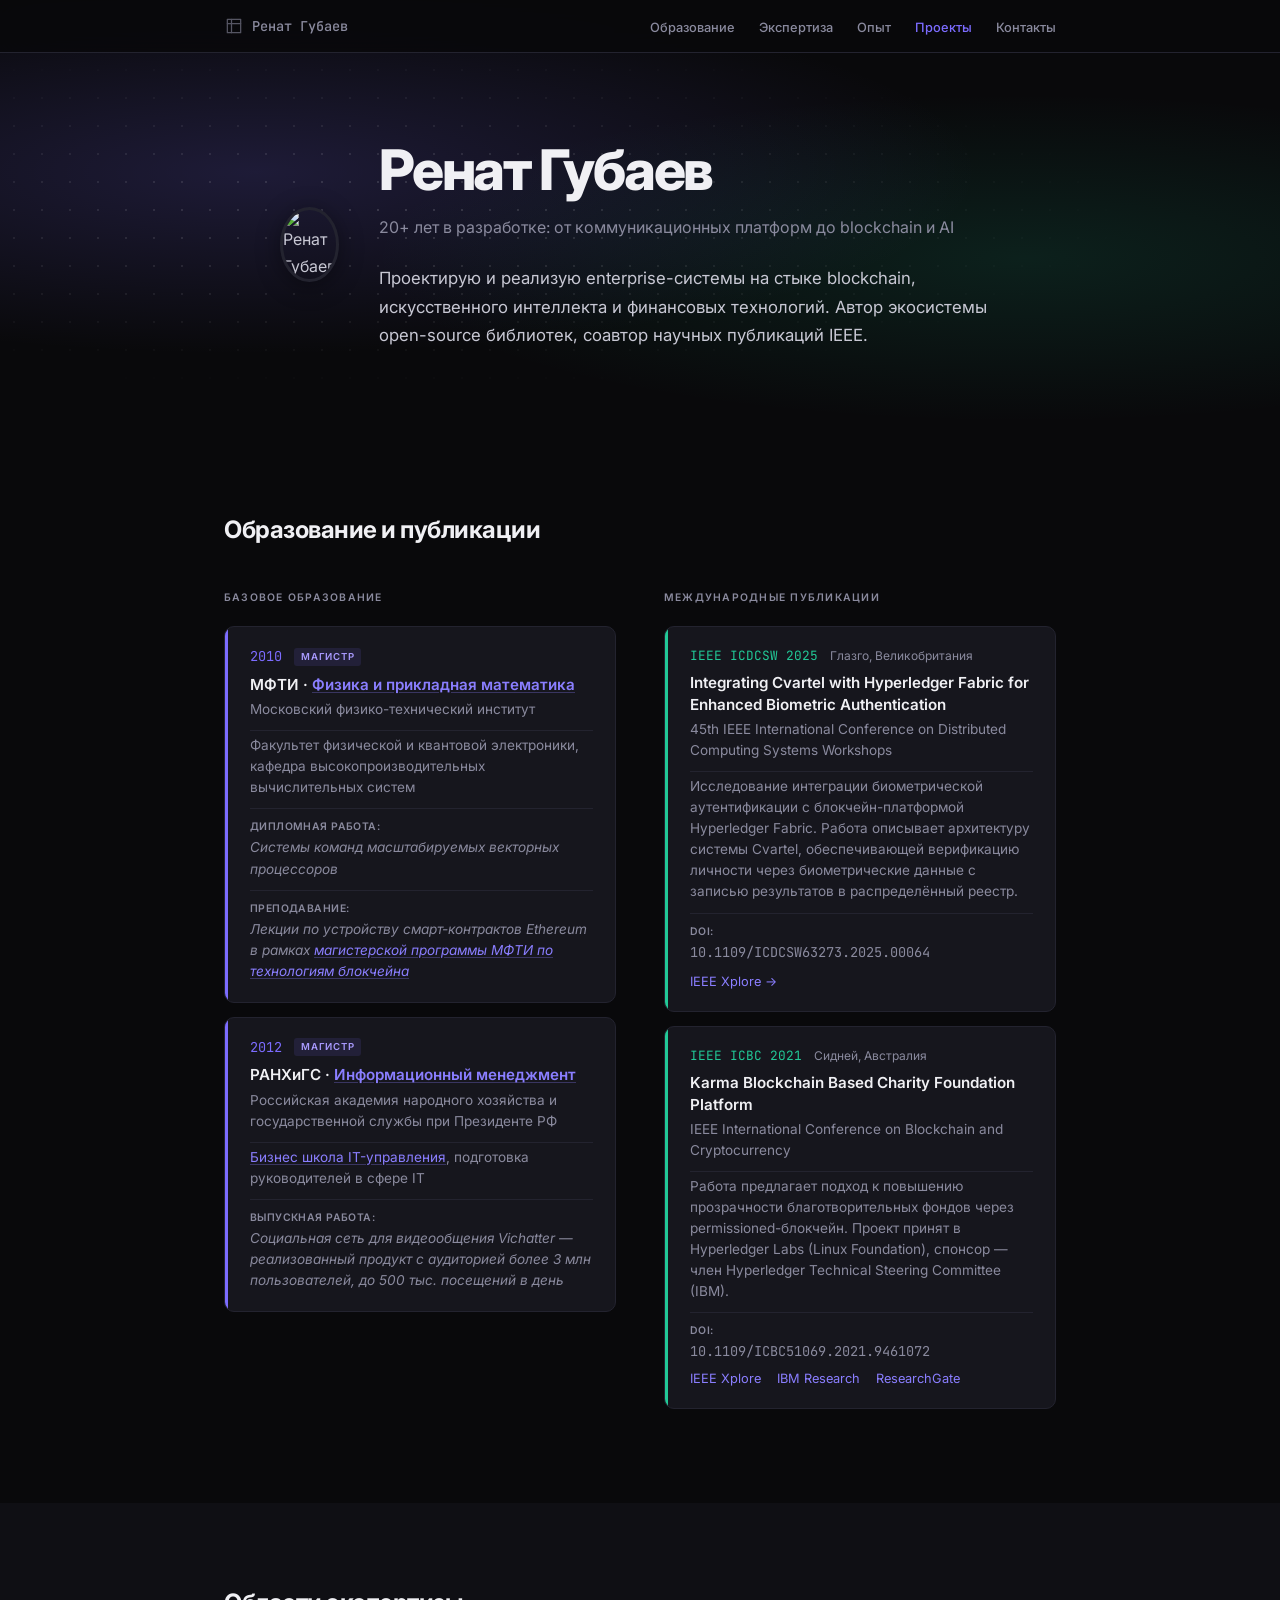
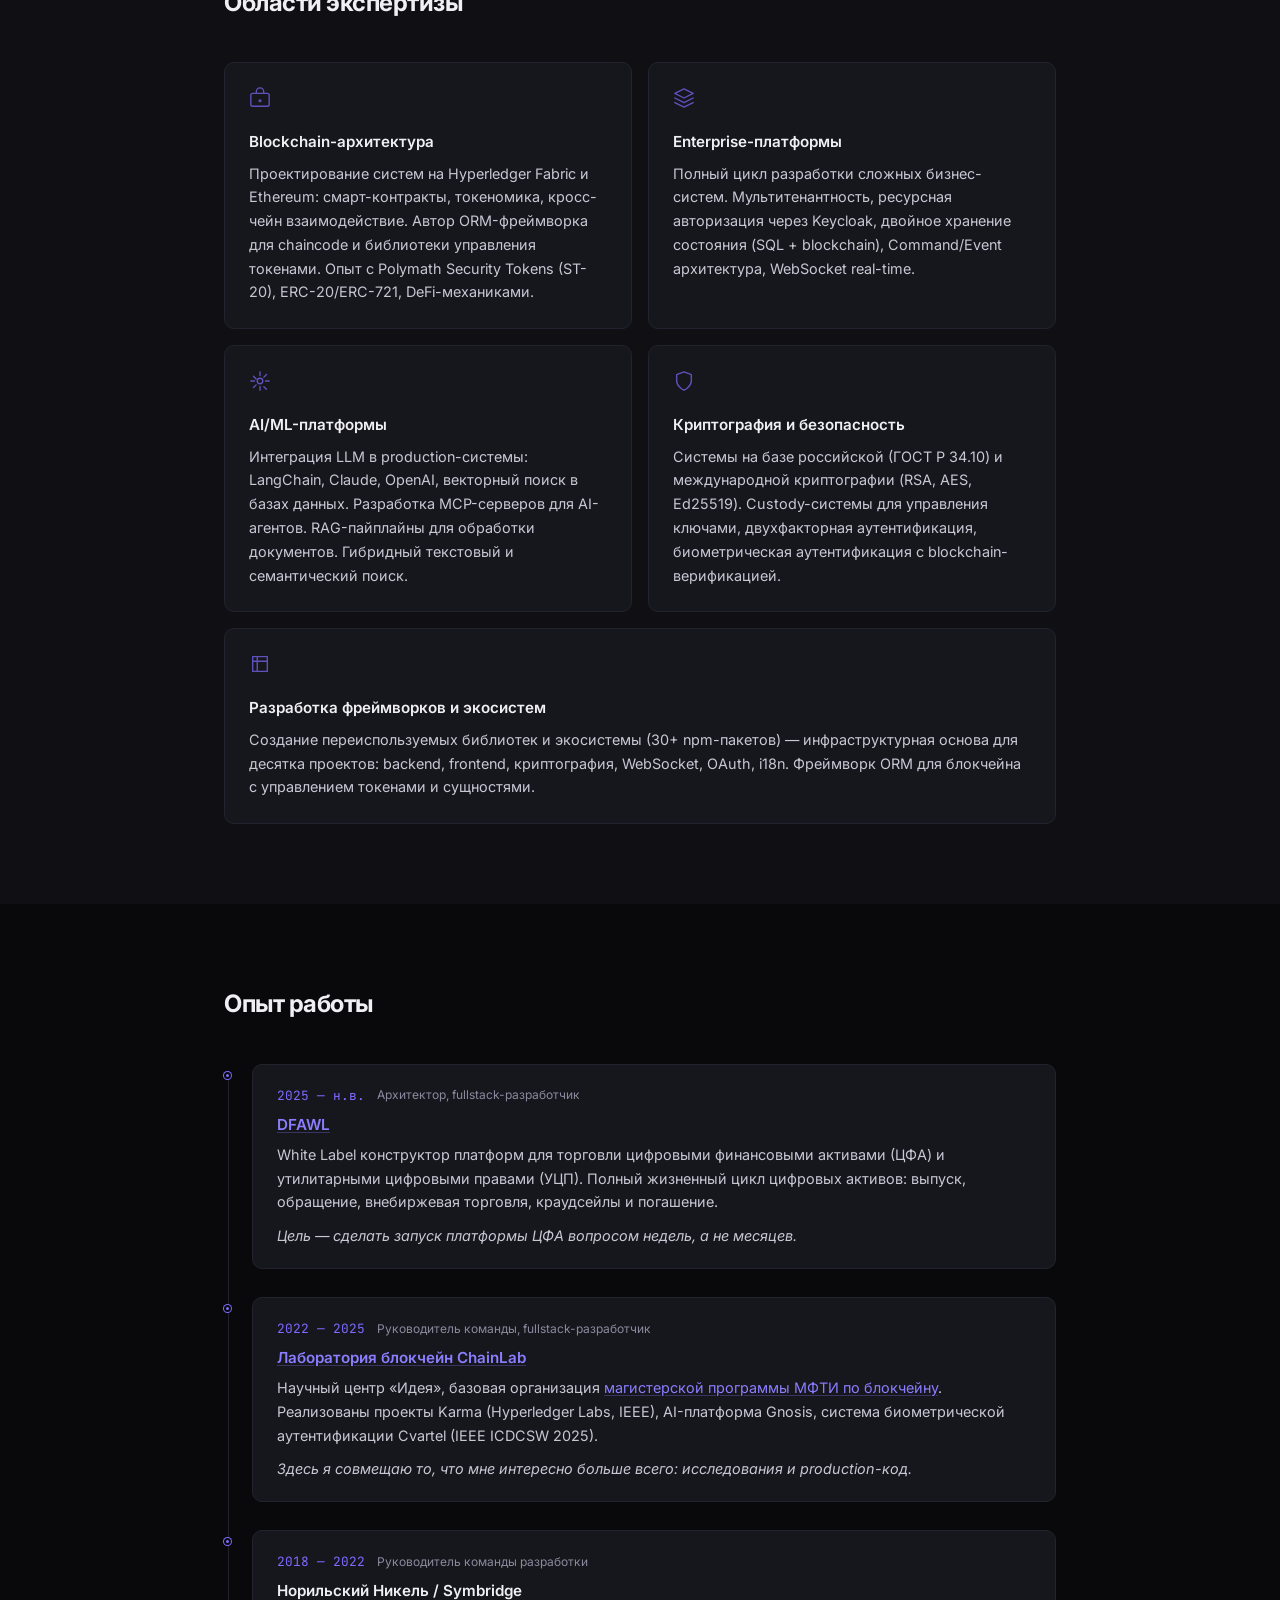
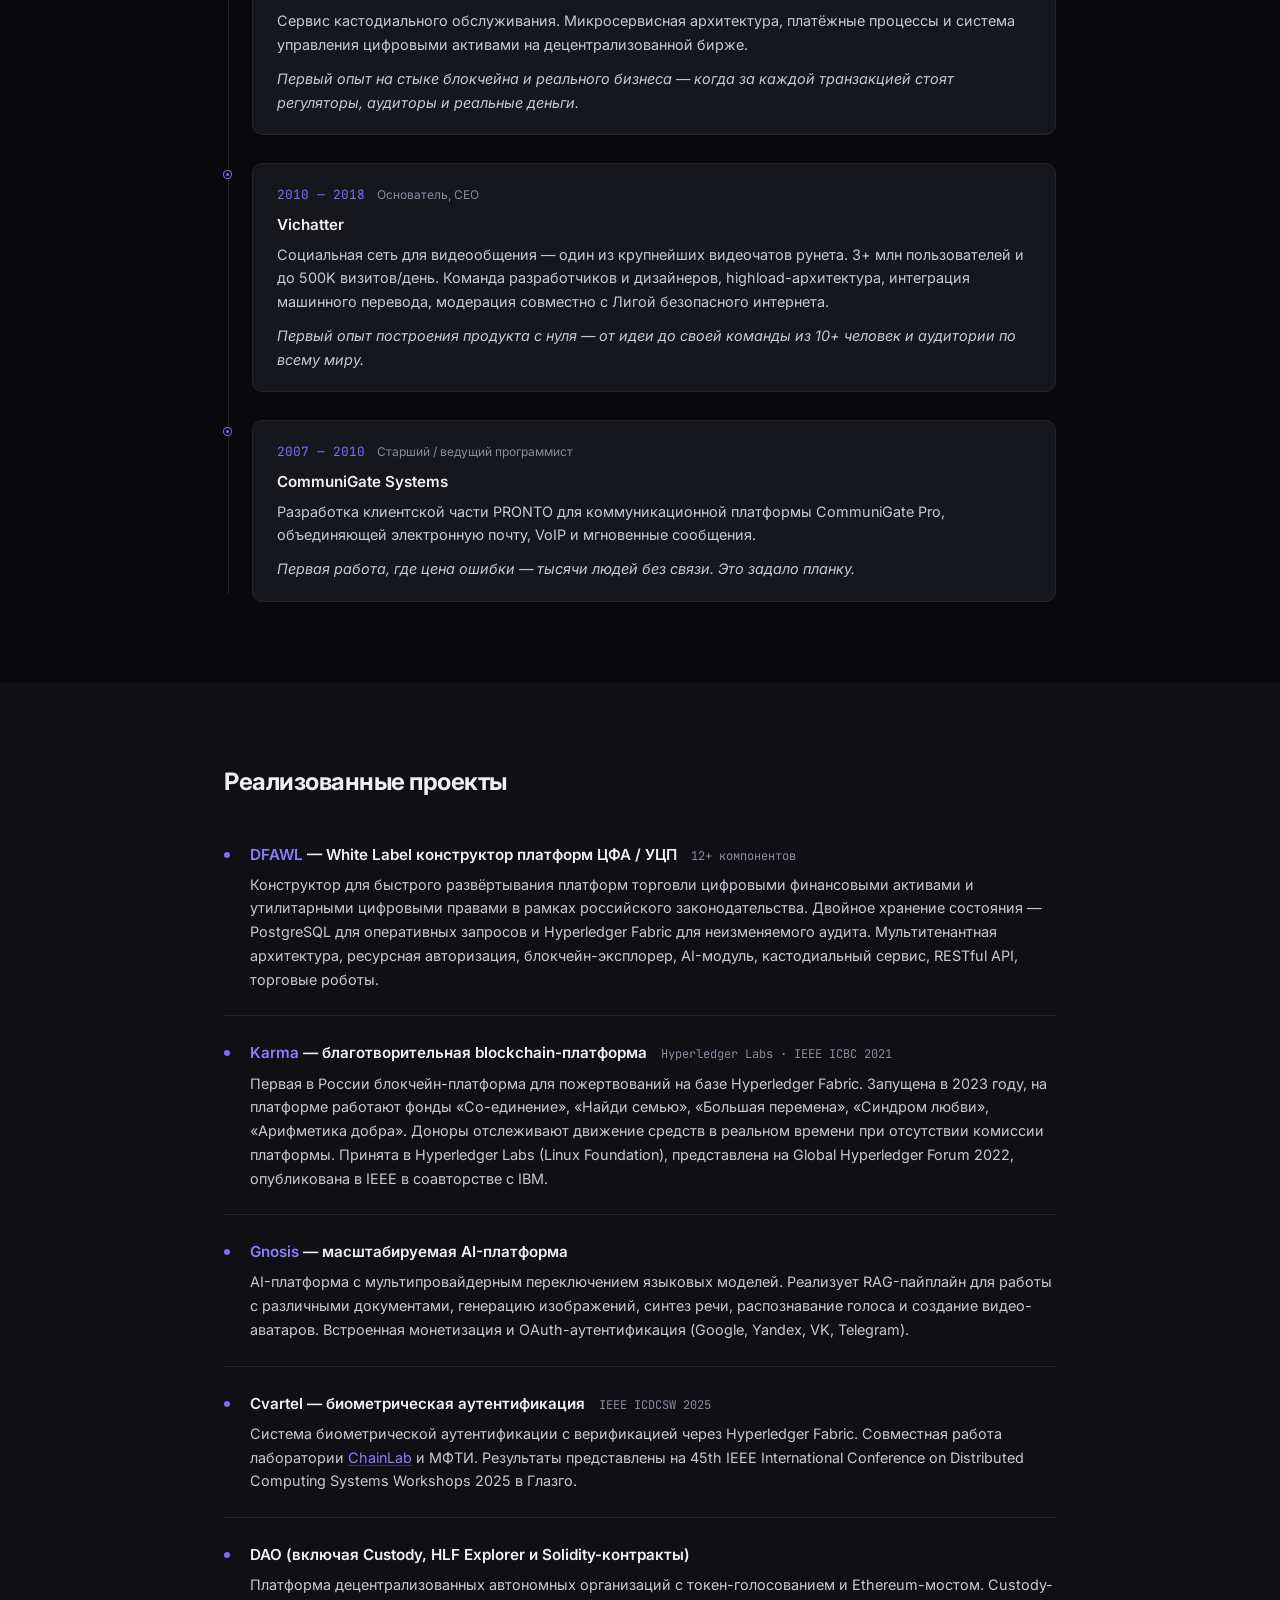
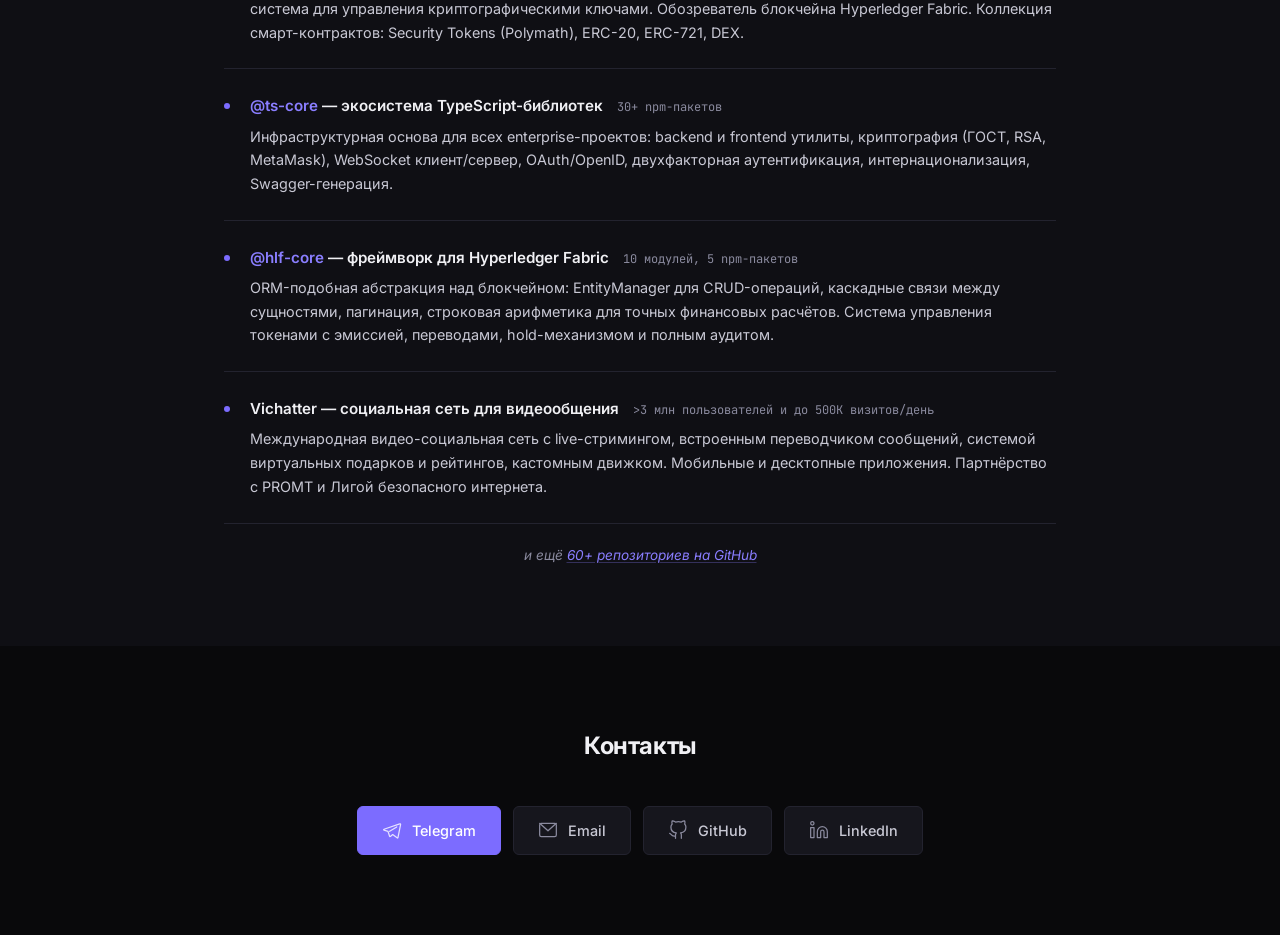
==== index.html @ fc79b8ac "Шапка: фото слева, текст справа (flex-layout) На мобильных остаётся вертикальное расположение.  Co-A" ====
<!doctype html>
<html lang="ru">
  <head>
    <meta charset="UTF-8" />
    <meta name="viewport" content="width=device-width, initial-scale=1.0" />
    <title>Ренат Губаев - fullstack-разработчик, blockchain-архитектор</title>
    <meta
      name="description"
      content="Ренат Губаев - fullstack-разработчик, blockchain-архитектор. МФТИ, РАНХиГС, публикации IEEE, open-source библиотеки."
    />

    <meta name="google-site-verification" content="nejTlyol4ntgnsvWBmmOYXZHYfpRieYmGeverqvincs" />
    <meta name="yandex-verification" content="a88fcde494d6a024" />

    <link rel="canonical" href="https://manhattandoctor.github.io/" />

    <!-- Open Graph -->
    <meta property="og:type" content="website" />
    <meta property="og:url" content="https://manhattandoctor.github.io/" />
    <meta property="og:title" content="Ренат Губаев - fullstack-разработчик, blockchain-архитектор" />
    <meta property="og:description" content="20+ лет в разработке: enterprise-системы на стыке blockchain, AI и финтеха. МФТИ, РАНХиГС, 2 публикации IEEE, 30+ npm-пакетов." />
    <meta property="og:image" content="https://manhattandoctor.github.io/og-image.png" />
    <meta property="og:image:width" content="1200" />
    <meta property="og:image:height" content="630" />
    <meta property="og:locale" content="ru_RU" />

    <!-- Twitter Card -->
    <meta name="twitter:card" content="summary_large_image" />
    <meta name="twitter:title" content="Ренат Губаев - fullstack-разработчик, blockchain-архитектор" />
    <meta name="twitter:description" content="20+ лет в разработке: enterprise-системы на стыке blockchain, AI и финтеха." />
    <meta name="twitter:image" content="https://manhattandoctor.github.io/og-image.png" />

    <!-- Favicon -->
    <link rel="icon" href="data:image/svg+xml,%3Csvg xmlns='http://www.w3.org/2000/svg' viewBox='0 0 100 100'%3E%3Crect width='100' height='100' rx='16' fill='%237c6cff'/%3E%3Ctext x='50' y='54' font-family='system-ui,sans-serif' font-size='42' font-weight='700' fill='white' text-anchor='middle' dominant-baseline='central'%3E%D0%A0%D0%93%3C/text%3E%3C/svg%3E" />

    <link rel="preconnect" href="https://fonts.googleapis.com" />
    <link rel="preconnect" href="https://fonts.gstatic.com" crossorigin />
    <link rel="preload" href="style.css" as="style" />
    <link rel="stylesheet" href="style.css" />
    <link
      href="https://fonts.googleapis.com/css2?family=Inter:wght@300;400;500;600;700;800&family=JetBrains+Mono:wght@400;500&display=swap"
      rel="stylesheet"
      media="print"
      onload="this.media='all'"
    />
    <noscript><link href="https://fonts.googleapis.com/css2?family=Inter:wght@300;400;500;600;700;800&family=JetBrains+Mono:wght@400;500&display=swap" rel="stylesheet" /></noscript>

    <!-- JSON-LD -->
    <script type="application/ld+json">
    {
      "@context": "https://schema.org",
      "@type": "Person",
      "name": "Ренат Губаев",
      "jobTitle": "Fullstack-разработчик, blockchain-архитектор",
      "url": "https://manhattandoctor.github.io/",
      "inLanguage": "ru",
      "image": "https://manhattandoctor.github.io/og-image.png",
      "sameAs": [
        "https://github.com/ManhattanDoctor",
        "https://ru.linkedin.com/in/renat-gubaev-a50349154",
        "https://t.me/renatgubaev",
        "https://www.npmjs.com/~renatg"
      ],
      "alumniOf": [
        {
          "@type": "CollegeOrUniversity",
          "name": "МФТИ (Московский физико-технический институт)"
        },
        {
          "@type": "CollegeOrUniversity",
          "name": "РАНХиГС (Бизнес школа IT-управления)"
        }
      ],
      "knowsAbout": ["Blockchain", "Hyperledger Fabric", "Ethereum", "TypeScript", "AI/ML", "Cryptography"],
      "description": "20+ лет в разработке: enterprise-системы на стыке blockchain, AI и финтеха. Автор 30+ npm-пакетов, соавтор 2 публикаций IEEE."
    }
    </script>
  </head>
  <body>
    <nav class="nav" id="nav" aria-label="Главная навигация">
      <div class="nav__container">
        <a href="#top" class="nav__brand" title="Ренат Губаев">
          <svg class="nav__icon" viewBox="0 0 24 24" width="20" height="20" fill="none" stroke="currentColor" stroke-width="1.5" stroke-linecap="round" stroke-linejoin="round">
            <path d="M4 4h16v16H4z"/>
            <path d="M4 9h16"/>
            <path d="M9 4v16"/>
          </svg>
          <span>Ренат Губаев</span>
        </a>
        <button class="nav__toggle" id="navToggle" aria-label="Открыть меню" aria-expanded="false">
          <span></span><span></span><span></span>
        </button>
        <ul class="nav__menu" id="navMenu">
          <li><a href="#academic">Образование</a></li>
          <li><a href="#expertise">Экспертиза</a></li>
          <li><a href="#experience">Опыт</a></li>
          <li><a href="#projects">Проекты</a></li>
          <li><a href="#contact">Контакты</a></li>
        </ul>
      </div>
    </nav>

    <main>
    <!-- Header -->
    <header class="header" id="top">
      <div class="header__bg"></div>
      <div class="container">
        <div class="header__content fade-in">
          <picture>
            <source
              srcset="photo-200.webp 200w, photo-400.webp 400w"
              sizes="160px"
              type="image/webp"
            />
            <img
              src="photo-200.png"
              srcset="photo-200.png 200w, photo-400.png 400w"
              sizes="160px"
              alt="Ренат Губаев"
              class="header__photo"
              width="160"
              height="160"
              loading="eager"
            />
          </picture>
          <div class="header__text">
            <h1>Ренат Губаев</h1>
            <p class="header__role">
              20+ лет в разработке: от коммуникационных платформ до blockchain и
              AI
            </p>
            <p class="header__summary">
              Проектирую и реализую enterprise-системы на стыке blockchain,
              искусственного интеллекта и финансовых технологий. Автор экосистемы
              open-source библиотек, соавтор научных публикаций IEEE.
            </p>
          </div>
        </div>
      </div>
    </header>

    <!-- Education & Publications -->
    <section class="section" id="academic" aria-label="Образование и публикации">
      <div class="container">
        <h2 class="section__title">Образование и публикации</h2>
        <div class="two-col fade-in">
          <div>
            <h3 class="label">Базовое образование</h3>

            <div class="card">
              <div class="card__accent"></div>
              <div class="card__body">
                <div class="card__top">
                  <span class="card__year">2010</span>
                  <span class="card__degree">Магистр</span>
                </div>
                <h4>
                  МФТИ &middot;
                  <a
                    href="https://ru.wikipedia.org/wiki/Московский_физико-технический_институт#факультет_физической_и_квантовой_электроники_(ФФКЭ)"
                    target="_blank"
                    rel="noopener"
                    >Физика и прикладная математика</a
                  >
                </h4>
                <p class="card__sub card__sub--divider">
                  Московский физико-технический институт
                </p>
                <p class="card__sub">
                  Факультет физической и квантовой электроники, кафедра
                  высокопроизводительных вычислительных систем
                </p>
                <p class="card__thesis">
                  <span class="card__thesis-label">Дипломная работа:</span>
                  Системы команд масштабируемых векторных процессоров
                </p>
                <p class="card__thesis">
                  <span class="card__thesis-label">Преподавание:</span> Лекции
                  по устройству смарт-контрактов Ethereum в рамках
                  <a
                    href="https://blockchain.mipt.ru"
                    target="_blank"
                    rel="noopener"
                    >магистерской программы МФТИ по технологиям блокчейна</a
                  >
                </p>
              </div>
            </div>

            <div class="card">
              <div class="card__accent"></div>
              <div class="card__body">
                <div class="card__top">
                  <span class="card__year">2012</span>
                  <span class="card__degree">Магистр</span>
                </div>
                <h4>
                  РАНХиГС &middot;
                  <a
                    href="https://mbacio.ru/msc-it"
                    target="_blank"
                    rel="noopener"
                    >Информационный менеджмент</a
                  >
                </h4>
                <p class="card__sub card__sub--divider">
                  Российская академия народного хозяйства и государственной
                  службы при Президенте РФ
                </p>
                <p class="card__sub">
                  <a href="https://mbacio.ru" target="_blank" rel="noopener"
                    >Бизнес школа IT-управления</a
                  >, подготовка руководителей в сфере IT
                </p>
                <p class="card__thesis">
                  <span class="card__thesis-label">Выпускная работа:</span>
                  Социальная сеть для видеообщения Vichatter&nbsp;&mdash;
                  реализованный продукт с аудиторией более 3&nbsp;млн
                  пользователей, до 500&nbsp;тыс. посещений в день
                </p>
              </div>
            </div>
          </div>

          <div>
            <h3 class="label">Международные публикации</h3>

            <div class="card">
              <div class="card__accent card__accent--pub"></div>
              <div class="card__body">
                <div class="card__top">
                  <span class="card__venue">IEEE ICDCSW 2025</span>
                  <span class="card__location">Глазго, Великобритания</span>
                </div>
                <h4>
                  Integrating Cvartel with Hyperledger Fabric for Enhanced
                  Biometric Authentication
                </h4>
                <p class="card__sub card__sub--divider">
                  45th IEEE International Conference on Distributed Computing
                  Systems Workshops
                </p>
                <p class="card__sub">
                  Исследование интеграции биометрической аутентификации с
                  блокчейн-платформой Hyperledger Fabric. Работа описывает
                  архитектуру системы Cvartel, обеспечивающей верификацию
                  личности через биометрические данные с записью результатов в
                  распределённый реестр.
                </p>
                <p class="card__thesis">
                  <span class="card__thesis-label">DOI:</span>
                  <span style="font-family: var(--mono); font-style: normal"
                    >10.1109/ICDCSW63273.2025.00064</span
                  >
                </p>
                <a
                  href="https://ieeexplore.ieee.org/document/11262628"
                  class="card__link"
                  target="_blank"
                  rel="noopener"
                  >IEEE Xplore &rarr;</a
                >
              </div>
            </div>

            <div class="card">
              <div class="card__accent card__accent--pub"></div>
              <div class="card__body">
                <div class="card__top">
                  <span class="card__venue">IEEE ICBC 2021</span>
                  <span class="card__location">Сидней, Австралия</span>
                </div>
                <h4>Karma Blockchain Based Charity Foundation Platform</h4>
                <p class="card__sub card__sub--divider">
                  IEEE International Conference on Blockchain and Cryptocurrency
                </p>
                <p class="card__sub">
                  Работа предлагает подход к повышению прозрачности
                  благотворительных фондов через permissioned-блокчейн. Проект
                  принят в Hyperledger Labs (Linux Foundation),
                  спонсор&nbsp;&mdash; член Hyperledger Technical Steering
                  Committee (IBM).
                </p>
                <p class="card__thesis">
                  <span class="card__thesis-label">DOI:</span>
                  <span style="font-family: var(--mono); font-style: normal"
                    >10.1109/ICBC51069.2021.9461072</span
                  >
                </p>
                <div class="card__links">
                  <a
                    href="https://ieeexplore.ieee.org/document/9461072/"
                    target="_blank"
                    rel="noopener"
                    >IEEE Xplore</a
                  >
                  <a
                    href="https://research.ibm.com/publications/karma-blockchain-based-charity-foundation-platform"
                    target="_blank"
                    rel="noopener"
                    >IBM Research</a
                  >
                  <a
                    href="https://www.researchgate.net/publication/352724815"
                    target="_blank"
                    rel="noopener"
                    >ResearchGate</a
                  >
                </div>
              </div>
            </div>
          </div>
        </div>
      </div>
    </section>

    <!-- Expertise -->
    <section class="section section--alt" id="expertise" aria-label="Области экспертизы">
      <div class="container">
        <h2 class="section__title">Области экспертизы</h2>

        <div class="expertise__grid fade-in">
          <div class="exp-card">
            <svg
              class="exp-card__icon"
              viewBox="0 0 24 24"
              width="22"
              height="22"
              fill="none"
              stroke="currentColor"
              stroke-width="1.5"
              stroke-linecap="round"
              stroke-linejoin="round"
            >
              <rect x="2" y="7" width="20" height="14" rx="2" />
              <path d="M16 7V5a4 4 0 00-8 0v2" />
              <circle cx="12" cy="15" r="1" />
            </svg>
            <h3>Blockchain-архитектура</h3>
            <p>
              Проектирование систем на Hyperledger Fabric и Ethereum:
              смарт-контракты, токеномика, кросс-чейн взаимодействие. Автор
              ORM-фреймворка для chaincode и библиотеки управления токенами.
              Опыт с Polymath Security Tokens (ST-20), ERC-20/ERC-721,
              DeFi-механиками.
            </p>
          </div>

          <div class="exp-card">
            <svg
              class="exp-card__icon"
              viewBox="0 0 24 24"
              width="22"
              height="22"
              fill="none"
              stroke="currentColor"
              stroke-width="1.5"
              stroke-linecap="round"
              stroke-linejoin="round"
            >
              <path d="M12 2L2 7l10 5 10-5-10-5z" />
              <path d="M2 17l10 5 10-5" />
              <path d="M2 12l10 5 10-5" />
            </svg>
            <h3>Enterprise-платформы</h3>
            <p>
              Полный цикл разработки сложных бизнес-систем. Мультитенантность,
              ресурсная авторизация через Keycloak, двойное хранение состояния
              (SQL&nbsp;+&nbsp;blockchain), Command/Event архитектура, WebSocket
              real-time.
            </p>
          </div>

          <div class="exp-card">
            <svg
              class="exp-card__icon"
              viewBox="0 0 24 24"
              width="22"
              height="22"
              fill="none"
              stroke="currentColor"
              stroke-width="1.5"
              stroke-linecap="round"
              stroke-linejoin="round"
            >
              <circle cx="12" cy="12" r="3" />
              <path
                d="M12 2v4m0 12v4m-7.07-15.07l2.83 2.83m8.48 8.48l2.83 2.83M2 12h4m12 0h4M4.93 19.07l2.83-2.83m8.48-8.48l2.83-2.83"
              />
            </svg>
            <h3>AI/ML-платформы</h3>
            <p>
              Интеграция LLM в production-системы: LangChain, Claude, OpenAI,
              векторный поиск в базах данных. Разработка MCP-серверов для
              AI-агентов. RAG-пайплайны для обработки документов. Гибридный
              текстовый и семантический поиск.
            </p>
          </div>

          <div class="exp-card">
            <svg
              class="exp-card__icon"
              viewBox="0 0 24 24"
              width="22"
              height="22"
              fill="none"
              stroke="currentColor"
              stroke-width="1.5"
              stroke-linecap="round"
              stroke-linejoin="round"
            >
              <path d="M12 22s8-4 8-10V5l-8-3-8 3v7c0 6 8 10 8 10z" />
            </svg>
            <h3>Криптография и безопасность</h3>
            <p>
              Системы на базе российской (ГОСТ&nbsp;Р&nbsp;34.10) и
              международной криптографии (RSA, AES, Ed25519). Custody-системы
              для управления ключами, двухфакторная аутентификация,
              биометрическая аутентификация с blockchain-верификацией.
            </p>
          </div>

          <div class="exp-card">
            <svg
              class="exp-card__icon"
              viewBox="0 0 24 24"
              width="22"
              height="22"
              fill="none"
              stroke="currentColor"
              stroke-width="1.5"
              stroke-linecap="round"
              stroke-linejoin="round"
            >
              <path d="M4 4h16v16H4z" />
              <path d="M4 9h16" />
              <path d="M9 4v16" />
            </svg>
            <h3>Разработка фреймворков и экосистем</h3>
            <p>
              Создание переиспользуемых библиотек и экосистемы (30+
              npm-пакетов)&nbsp;&mdash; инфраструктурная основа для десятка
              проектов: backend, frontend, криптография, WebSocket, OAuth, i18n.
              Фреймворк ORM для блокчейна с управлением токенами и сущностями.
            </p>
          </div>
        </div>
      </div>
    </section>

    <!-- Experience -->
    <section class="section" id="experience" aria-label="Опыт работы">
      <div class="container">
        <h2 class="section__title">Опыт работы</h2>

        <div class="timeline fade-in">
          <div class="timeline__item">
            <div class="timeline__dot"></div>
            <div class="timeline__card">
              <div class="timeline__head">
                <span class="timeline__period">2025 &mdash; н.в.</span>
                <span class="timeline__role">Архитектор, fullstack-разработчик</span>
              </div>
              <h3><a href="https://dfawl.ru" target="_blank" rel="noopener">DFAWL</a></h3>
              <p>
                White Label конструктор платформ для торговли цифровыми финансовыми
                активами (ЦФА) и утилитарными цифровыми правами (УЦП). Полный жизненный
                цикл цифровых активов: выпуск, обращение, внебиржевая торговля, краудсейлы
                и погашение.
              </p>
              <p class="timeline__voice">Цель&nbsp;&mdash; сделать запуск платформы ЦФА вопросом недель, а не месяцев.</p>
            </div>
          </div>

          <div class="timeline__item">
            <div class="timeline__dot"></div>
            <div class="timeline__card">
              <div class="timeline__head">
                <span class="timeline__period">2022 &mdash; 2025</span>
                <span class="timeline__role">Руководитель команды, fullstack-разработчик</span>
              </div>
              <h3><a href="https://chainlab.ru" target="_blank" rel="noopener">Лаборатория блокчейн ChainLab</a></h3>
              <p>
                Научный центр &laquo;Идея&raquo;, базовая организация
                <a href="https://blockchain.mipt.ru" target="_blank" rel="noopener">магистерской программы МФТИ по блокчейну</a>.
                Реализованы проекты Karma (Hyperledger Labs, IEEE), AI-платформа
                Gnosis, система биометрической аутентификации Cvartel (IEEE ICDCSW 2025).
              </p>
              <p class="timeline__voice">Здесь я совмещаю то, что мне интересно больше всего: исследования и production-код.</p>
            </div>
          </div>

          <div class="timeline__item">
            <div class="timeline__dot"></div>
            <div class="timeline__card">
              <div class="timeline__head">
                <span class="timeline__period">2018 &mdash; 2022</span>
                <span class="timeline__role">Руководитель команды разработки</span>
              </div>
              <h3>Норильский Никель / Symbridge</h3>
              <p>
                Сервис кастодиального обслуживания. Микросервисная архитектура,
                платёжные процессы и система управления цифровыми активами на
                децентрализованной бирже.
              </p>
              <p class="timeline__voice">Первый опыт на стыке блокчейна и реального бизнеса&nbsp;&mdash; когда за каждой транзакцией стоят регуляторы, аудиторы и реальные деньги.</p>
            </div>
          </div>

          <div class="timeline__item">
            <div class="timeline__dot"></div>
            <div class="timeline__card">
              <div class="timeline__head">
                <span class="timeline__period">2010 &mdash; 2018</span>
                <span class="timeline__role">Основатель, CEO</span>
              </div>
              <h3>Vichatter</h3>
              <p>
                Социальная сеть для видеообщения&nbsp;&mdash; один из крупнейших
                видеочатов рунета. 3+ млн пользователей и до 500K визитов/день.
                Команда разработчиков и дизайнеров, highload-архитектура, интеграция
                машинного перевода, модерация совместно с Лигой безопасного интернета.
              </p>
              <p class="timeline__voice">Первый опыт построения продукта с нуля&nbsp;&mdash; от идеи до своей команды из 10+ человек и аудитории по всему миру.</p>
            </div>
          </div>

          <div class="timeline__item">
            <div class="timeline__dot"></div>
            <div class="timeline__card">
              <div class="timeline__head">
                <span class="timeline__period">2007 &mdash; 2010</span>
                <span class="timeline__role">Старший / ведущий программист</span>
              </div>
              <h3>CommuniGate Systems</h3>
              <p>
                Разработка клиентской части PRONTO для коммуникационной платформы
                CommuniGate Pro, объединяющей электронную почту, VoIP и мгновенные
                сообщения.
              </p>
              <p class="timeline__voice">Первая работа, где цена ошибки&nbsp;&mdash; тысячи людей без связи. Это задало планку.</p>
            </div>
          </div>
        </div>
      </div>
    </section>

    <!-- Projects -->
    <section class="section section--alt" id="projects" aria-label="Реализованные проекты">
      <div class="container">
        <h2 class="section__title">Реализованные проекты</h2>

        <div class="projects__list fade-in">
          <article class="project">
            <div class="project__marker"></div>
            <div class="project__body">
              <div class="project__head">
                <h3>
                  <a href="https://dfawl.ru" target="_blank" rel="noopener"
                    >DFAWL</a
                  >&nbsp;&mdash; White Label конструктор платформ ЦФА / УЦП
                </h3>
                <span class="project__scale">12+ компонентов</span>
              </div>
              <p>
                Конструктор для быстрого развёртывания платформ торговли
                цифровыми финансовыми активами и утилитарными цифровыми правами
                в рамках российского законодательства. Двойное хранение
                состояния&nbsp;&mdash; PostgreSQL для оперативных запросов и
                Hyperledger Fabric для неизменяемого аудита. Мультитенантная
                архитектура, ресурсная авторизация, блокчейн-эксплорер,
                AI-модуль, кастодиальный сервис, RESTful API, торговые роботы.
              </p>
            </div>
          </article>

          <article class="project">
            <div class="project__marker"></div>
            <div class="project__body">
              <div class="project__head">
                <h3>
                  <a
                    href="https://karma.chainlab.ru"
                    target="_blank"
                    rel="noopener"
                    >Karma</a
                  >&nbsp;&mdash; благотворительная blockchain-платформа
                </h3>
                <span class="project__scale"
                  >Hyperledger Labs &middot; IEEE ICBC 2021</span
                >
              </div>
              <p>
                Первая в России блокчейн-платформа для пожертвований на базе
                Hyperledger Fabric. Запущена в 2023 году, на платформе работают
                фонды &laquo;Со-единение&raquo;, &laquo;Найди семью&raquo;,
                &laquo;Большая перемена&raquo;, &laquo;Синдром любви&raquo;,
                &laquo;Арифметика добра&raquo;. Доноры отслеживают движение
                средств в реальном времени при отсутствии комиссии платформы.
                Принята в Hyperledger Labs (Linux Foundation), представлена на
                Global Hyperledger Forum 2022, опубликована в IEEE в соавторстве
                с IBM.
              </p>
            </div>
          </article>

          <article class="project">
            <div class="project__marker"></div>
            <div class="project__body">
              <div class="project__head">
                <h3>
                  <a
                    href="https://landing.gnosisai.ru"
                    target="_blank"
                    rel="noopener"
                    >Gnosis</a
                  >&nbsp;&mdash; масштабируемая AI-платформа
                </h3>
              </div>
              <p>
                AI-платформа с мультипровайдерным переключением языковых
                моделей. Реализует RAG-пайплайн для работы с различными
                документами, генерацию изображений, синтез речи, распознавание
                голоса и создание видео-аватаров. Встроенная монетизация и
                OAuth-аутентификация (Google, Yandex, VK, Telegram).
              </p>
            </div>
          </article>

          <article class="project">
            <div class="project__marker"></div>
            <div class="project__body">
              <div class="project__head">
                <h3>Cvartel&nbsp;&mdash; биометрическая аутентификация</h3>
                <span class="project__scale">IEEE ICDCSW 2025</span>
              </div>
              <p>
                Система биометрической аутентификации с верификацией через
                Hyperledger Fabric. Совместная работа лаборатории
                <a href="https://chainlab.ru" target="_blank" rel="noopener"
                  >ChainLab</a
                >
                и МФТИ. Результаты представлены на 45th IEEE International
                Conference on Distributed Computing Systems Workshops 2025 в
                Глазго.
              </p>
            </div>
          </article>

          <article class="project">
            <div class="project__marker"></div>
            <div class="project__body">
              <div class="project__head">
                <h3>
                  DAO (включая Custody, HLF Explorer и Solidity-контракты)
                </h3>
              </div>
              <p>
                Платформа децентрализованных автономных организаций с
                токен-голосованием и Ethereum-мостом. Custody-система для
                управления криптографическими ключами. Обозреватель блокчейна
                Hyperledger Fabric. Коллекция смарт-контрактов: Security Tokens
                (Polymath), ERC-20, ERC-721, DEX.
              </p>
            </div>
          </article>

          <article class="project">
            <div class="project__marker"></div>
            <div class="project__body">
              <div class="project__head">
                <h3>
                  <a
                    href="https://www.npmjs.com/settings/ts-core/packages"
                    target="_blank"
                    rel="noopener"
                    >@ts-core</a
                  >&nbsp;&mdash; экосистема TypeScript-библиотек
                </h3>
                <span class="project__scale">30+ npm-пакетов</span>
              </div>
              <p>
                Инфраструктурная основа для всех enterprise-проектов: backend и
                frontend утилиты, криптография (ГОСТ, RSA, MetaMask), WebSocket
                клиент/сервер, OAuth/OpenID, двухфакторная аутентификация,
                интернационализация, Swagger-генерация.
              </p>
            </div>
          </article>

          <article class="project">
            <div class="project__marker"></div>
            <div class="project__body">
              <div class="project__head">
                <h3>
                  <a
                    href="https://www.npmjs.com/settings/hlf-core/packages"
                    target="_blank"
                    rel="noopener"
                    >@hlf-core</a
                  >&nbsp;&mdash; фреймворк для Hyperledger Fabric
                </h3>
                <span class="project__scale">10 модулей, 5 npm-пакетов</span>
              </div>
              <p>
                ORM-подобная абстракция над блокчейном: EntityManager для
                CRUD-операций, каскадные связи между сущностями, пагинация,
                строковая арифметика для точных финансовых расчётов. Система
                управления токенами с эмиссией, переводами, hold-механизмом и
                полным аудитом.
              </p>
            </div>
          </article>

          <article class="project">
            <div class="project__marker"></div>
            <div class="project__body">
              <div class="project__head">
                <h3>Vichatter&nbsp;&mdash; социальная сеть для видеообщения</h3>
                <span class="project__scale"
                  >>3 млн пользователей и до 500K визитов/день</span
                >
              </div>
              <p>
                Международная видео-социальная сеть с live-стримингом,
                встроенным переводчиком сообщений, системой виртуальных подарков
                и рейтингов, кастомным движком. Мобильные и десктопные
                приложения. Партнёрство с PROMT и Лигой безопасного интернета.
              </p>
            </div>
          </article>

          <p class="projects__more">и ещё <a href="https://github.com/ManhattanDoctor" target="_blank" rel="noopener">60+ репозиториев на GitHub</a></p>
        </div>
      </div>
    </section>

    <!-- Contact -->
    <section class="section" id="contact" aria-label="Контакты">
      <div class="container">
        <h2 class="section__title section__title--center">Контакты</h2>
        <div class="contact-links fade-in">
          <a href="https://t.me/renatgubaev" class="contact-link contact-link--primary" target="_blank" rel="noopener">
            <svg viewBox="0 0 24 24" width="20" height="20" fill="none" stroke="currentColor" stroke-width="1.5" stroke-linecap="round" stroke-linejoin="round">
              <path d="M21.2 4.6L2.4 11.1c-.7.3-.7.8 0 1l4.8 1.5 1.9 5.9c.2.5.7.5 1 .2l2.7-2.2 5.3 3.9c.5.4 1 .2 1.1-.5L22.3 5.6c.2-.8-.4-1.3-1.1-1z"/>
              <path d="M9.2 13.6l8.5-5.3"/>
            </svg>
            <span>Telegram</span>
          </a>
          <a href="mailto:renat.gubaev@gmail.com" class="contact-link">
            <svg viewBox="0 0 24 24" width="20" height="20" fill="none" stroke="currentColor" stroke-width="1.5" stroke-linecap="round" stroke-linejoin="round">
              <rect x="2" y="4" width="20" height="16" rx="2"/>
              <path d="M22 4L12 13 2 4"/>
            </svg>
            <span>Email</span>
          </a>
          <a href="https://github.com/ManhattanDoctor" class="contact-link" target="_blank" rel="noopener">
            <svg viewBox="0 0 24 24" width="20" height="20" fill="none" stroke="currentColor" stroke-width="1.5" stroke-linecap="round" stroke-linejoin="round">
              <path d="M9 19c-5 1.5-5-2.5-7-3m14 6v-3.87a3.37 3.37 0 00-.94-2.61c3.14-.35 6.44-1.54 6.44-7A5.44 5.44 0 0020 4.77 5.07 5.07 0 0019.91 1S18.73.65 16 2.48a13.38 13.38 0 00-7 0C6.27.65 5.09 1 5.09 1A5.07 5.07 0 005 4.77a5.44 5.44 0 00-1.5 3.78c0 5.42 3.3 6.61 6.44 7A3.37 3.37 0 009 18.13V22"/>
            </svg>
            <span>GitHub</span>
          </a>
          <a href="https://ru.linkedin.com/in/renat-gubaev-a50349154" class="contact-link" target="_blank" rel="noopener">
            <svg viewBox="0 0 24 24" width="20" height="20" fill="none" stroke="currentColor" stroke-width="1.5" stroke-linecap="round" stroke-linejoin="round">
              <path d="M16 8a6 6 0 016 6v7h-4v-7a2 2 0 00-4 0v7h-4v-7a6 6 0 016-6z"/>
              <rect x="2" y="9" width="4" height="12"/>
              <circle cx="4" cy="4" r="2"/>
            </svg>
            <span>LinkedIn</span>
          </a>
        </div>
      </div>
    </section>
    </main>


    <script src="script.js"></script>
  </body>
</html>
---- style.css ----
/* ============================================
   Ренат Губаев — тёмная тема, спокойный тон
   ============================================ */

:root {
  --bg: #09090b;
  --bg-alt: #0f0f14;
  --surface: #16161d;
  --border: #23232f;
  --border-hover: #3a3a50;
  --text: #c8c8d4;
  --text-dim: #8a8a9e;
  --text-bright: #f0f0f4;
  --accent: #7c6cff;
  --accent-green: #22c997;
  --accent-glow: rgba(124, 108, 255, 0.12);
  --green-glow: rgba(34, 201, 151, 0.12);
  --link: #8a7eff;
  --radius: 10px;
  --transition: 0.2s ease;
  --font: 'Inter', -apple-system, BlinkMacSystemFont, sans-serif;
  --mono: 'JetBrains Mono', 'Fira Code', monospace;
  --max-w: 880px;
}

*, *::before, *::after { box-sizing: border-box; margin: 0; padding: 0; }
html { scroll-behavior: smooth; }

body {
  font-family: var(--font);
  background: var(--bg);
  color: var(--text);
  line-height: 1.65;
  -webkit-font-smoothing: antialiased;
}

::selection { background: var(--accent); color: #fff; }

.container {
  max-width: var(--max-w);
  margin: 0 auto;
  padding: 0 24px;
}

a { color: var(--link); text-decoration: underline; text-decoration-color: rgba(138, 126, 255, 0.3); text-underline-offset: 2px; }
a:hover { text-decoration-color: var(--link); }

.nav a, .contact-link, .footer a, .card__link, .card__links a, .project__head a { text-decoration: none; }
.nav a:hover, .footer a:hover, .card__link:hover, .card__links a:hover, .project__head a:hover { text-decoration: underline; }
.contact-link:hover { text-decoration: none; }

/* ---- Nav ---- */

.nav {
  position: fixed;
  top: 0; left: 0; right: 0;
  z-index: 100;
  background: rgba(9, 9, 11, 0.85);
  backdrop-filter: blur(20px);
  border-bottom: 1px solid var(--border);
}

.nav__container {
  max-width: var(--max-w);
  margin: 0 auto;
  padding: 0 24px;
  display: flex;
  align-items: center;
  justify-content: space-between;
  height: 52px;
}

.nav__brand {
  display: flex;
  align-items: center;
  gap: 8px;
  font-family: var(--mono);
  font-size: 0.85rem;
  font-weight: 500;
  color: var(--text-dim);
  text-decoration: none;
}
.nav__brand:hover { color: var(--text-bright); text-decoration: none; }

.nav__icon { opacity: 0.6; }
.nav__brand:hover .nav__icon { opacity: 1; }

.nav__menu {
  display: flex;
  list-style: none;
  gap: 24px;
}

.nav__menu a {
  color: var(--text-dim);
  font-size: 0.8rem;
  font-weight: 500;
  text-decoration: none;
  transition: var(--transition);
}
.nav__menu a:hover { color: var(--text-bright); text-decoration: none; }
.nav__menu a.active { color: var(--accent); }

.nav__toggle {
  display: none;
  background: none;
  border: none;
  cursor: pointer;
  padding: 8px;
  flex-direction: column;
  gap: 4px;
}
.nav__toggle span {
  display: block; width: 20px; height: 1.5px;
  background: var(--text); transition: transform 0.3s ease, opacity 0.3s ease;
  transform-origin: center;
}
.nav__toggle[aria-expanded="true"] span:nth-child(1) {
  transform: translateY(5.5px) rotate(45deg);
}
.nav__toggle[aria-expanded="true"] span:nth-child(2) {
  opacity: 0;
}
.nav__toggle[aria-expanded="true"] span:nth-child(3) {
  transform: translateY(-5.5px) rotate(-45deg);
}

/* ---- Header ---- */

.header {
  min-height: auto;
  display: flex;
  align-items: center;
  position: relative;
  overflow: hidden;
  padding: 140px 0 80px;
}

.header__bg {
  position: absolute; inset: 0;
  background:
    radial-gradient(ellipse at 20% 40%, rgba(124, 108, 255, 0.18) 0%, transparent 50%),
    radial-gradient(ellipse at 80% 60%, rgba(34, 201, 151, 0.12) 0%, transparent 45%);
  pointer-events: none;
}

.header__bg::before {
  content: '';
  position: absolute;
  inset: 0;
  background-image: radial-gradient(circle, rgba(255,255,255,0.15) 1px, transparent 1px);
  background-size: 28px 28px;
  opacity: 1;
  mask-image: radial-gradient(ellipse at 30% 50%, black 0%, transparent 60%);
  -webkit-mask-image: radial-gradient(ellipse at 30% 50%, black 0%, transparent 60%);
}

.header__content {
  position: relative;
  z-index: 1;
  max-width: 720px;
  display: flex;
  align-items: center;
  gap: 40px;
}

.header__photo {
  width: 160px;
  height: 160px;
  border-radius: 50%;
  object-fit: cover;
  border: 3px solid var(--border);
  box-shadow: 0 4px 24px rgba(0, 0, 0, 0.4);
  flex-shrink: 0;
}

@media (max-width: 600px) {
  .header__content {
    flex-direction: column;
    text-align: center;
  }
}

.header h1 {
  font-size: clamp(2.5rem, 6vw, 3.5rem);
  font-weight: 800;
  color: var(--text-bright);
  letter-spacing: -0.04em;
  line-height: 1.1;
  margin-bottom: 12px;
}

.header__role {
  font-size: 1rem;
  color: var(--text-dim);
  margin-bottom: 24px;
  font-weight: 400;
}

.header__summary {
  font-size: 1.05rem;
  color: var(--text);
  line-height: 1.7;
}

.header__cta {
  display: inline-block;
  margin-top: 28px;
  padding: 10px 28px;
  background: var(--accent);
  color: #fff;
  font-size: 0.9rem;
  font-weight: 600;
  border-radius: 6px;
  text-decoration: none;
  transition: background 0.2s ease, transform 0.2s ease;
}
.header__cta:hover {
  background: #6b5ce7;
  transform: translateY(-1px);
  text-decoration: none;
}

/* ---- Sections ---- */

.section { padding: 80px 0; }
.section--alt { background: var(--bg-alt); }

.section__title {
  font-size: 1.5rem;
  font-weight: 700;
  color: var(--text-bright);
  margin-bottom: 40px;
  letter-spacing: -0.02em;
}

.section__lead {
  font-size: 0.95rem;
  color: var(--text-dim);
  font-style: italic;
  margin-top: -24px;
  margin-bottom: 32px;
}

/* ---- Two-column ---- */

.two-col {
  display: grid;
  grid-template-columns: 1fr 1fr;
  gap: 48px;
  align-items: start;
}

/* ---- Labels ---- */

.label {
  font-size: 0.65rem;
  text-transform: uppercase;
  letter-spacing: 0.12em;
  color: var(--text-dim);
  font-weight: 600;
  margin-bottom: 20px;
}

.label--spaced { margin-top: 32px; }

/* ---- Cards ---- */

.card {
  position: relative;
  display: flex;
  background: var(--surface);
  border-radius: var(--radius);
  border: 1px solid var(--border);
  overflow: hidden;
  margin-bottom: 14px;
}

.card--subtle { background: transparent; }

.card__accent {
  width: 3px;
  flex-shrink: 0;
  background: var(--accent);
}
.card__accent--pub { background: var(--accent-green); }
.card__accent--oss { background: var(--text-dim); }

.card__body { padding: 18px 22px; flex: 1; }

.card__top {
  display: flex;
  align-items: center;
  gap: 12px;
  margin-bottom: 6px;
}

.card__year {
  font-family: var(--mono);
  font-size: 0.85rem;
  color: var(--accent);
}

.card__degree {
  font-size: 0.6rem;
  text-transform: uppercase;
  letter-spacing: 0.08em;
  font-weight: 600;
  padding: 1px 7px;
  border-radius: 3px;
  background: var(--accent-glow);
  color: #a99aff;
}

.card__venue {
  font-family: var(--mono);
  font-size: 0.8rem;
  color: var(--accent-green);
}

.card__location {
  font-size: 0.75rem;
  color: var(--text-dim);
}

.card__body h4 {
  font-size: 0.95rem;
  font-weight: 600;
  color: var(--text-bright);
  margin-bottom: 4px;
  line-height: 1.4;
}

.card__body > p {
  font-size: 0.85rem;
  color: var(--text-dim);
  margin-bottom: 2px;
  line-height: 1.55;
}

.card__sub {
  font-size: 0.8rem;
  color: var(--text-dim);
  margin-top: 4px;
  margin-bottom: 0;
  line-height: 1.5;
}

.card__sub a { color: var(--link); }

.card__sub--divider {
  padding-bottom: 10px;
  margin-bottom: 6px;
  border-bottom: 1px solid var(--border);
}

.card__thesis {
  margin-top: 10px;
  padding-top: 10px;
  border-top: 1px solid var(--border);
  font-size: 0.85rem;
  color: var(--text);
  font-style: italic;
  line-height: 1.55;
}

.card__thesis-label {
  font-style: normal;
  font-weight: 600;
  font-size: 0.65rem;
  text-transform: uppercase;
  letter-spacing: 0.04em;
  color: var(--text-dim);
  display: block;
  margin-bottom: 2px;
}

.card__authors {
  font-size: 0.85rem;
  color: var(--text);
}

.card__doi {
  font-family: var(--mono);
  font-size: 0.7rem;
  color: var(--text-dim);
  margin-top: 4px;
}

.card__link {
  display: inline-block;
  margin-top: 6px;
  font-size: 0.8rem;
}

.card__links {
  display: flex;
  gap: 16px;
  margin-top: 6px;
}
.card__links a { font-size: 0.8rem; }

.dim { color: var(--text-dim); font-size: 0.8rem; }

/* ---- Experience Timeline ---- */

.timeline {
  --dot-size: 7px;
  position: relative;
  padding-left: 28px;
}

.timeline::before {
  content: '';
  position: absolute;
  left: calc(var(--dot-size) / 2);
  top: 8px;
  bottom: 8px;
  width: 1px;
  background: var(--border);
}

.timeline__item {
  position: relative;
  padding-bottom: 28px;
}

.timeline__item:last-child { padding-bottom: 0; }

.timeline__dot {
  position: absolute;
  left: -28px;
  top: 8px;
  width: var(--dot-size);
  height: var(--dot-size);
  border-radius: 50%;
  background: var(--accent);
  border: 2px solid var(--bg);
  box-shadow: 0 0 0 1px var(--accent);
}

.timeline__card {
  background: var(--surface);
  border: 1px solid var(--border);
  border-radius: var(--radius);
  padding: 20px 24px;
}

.timeline__head {
  display: flex;
  align-items: center;
  gap: 12px;
  margin-bottom: 6px;
  flex-wrap: wrap;
}

.timeline__period {
  font-family: var(--mono);
  font-size: 0.8rem;
  color: var(--accent);
}

.timeline__role {
  font-size: 0.75rem;
  color: var(--text-dim);
}

.timeline__card h3 {
  font-size: 0.95rem;
  font-weight: 600;
  color: var(--text-bright);
  margin-bottom: 6px;
}

.timeline__card p {
  font-size: 0.9rem;
  color: var(--text);
  line-height: 1.65;
}

.timeline__voice {
  margin-top: 10px;
  font-style: italic;
  color: var(--text-dim);
  font-size: 0.85rem;
}

/* ---- Expertise ---- */

.expertise__grid {
  display: grid;
  grid-template-columns: 1fr 1fr;
  gap: 16px;
}

.expertise__grid .exp-card:last-child:nth-child(odd) {
  grid-column: 1 / -1;
}

.exp-card {
  padding: 24px;
  background: var(--surface);
  border-radius: var(--radius);
  border: 1px solid var(--border);
}

.exp-card__icon {
  color: var(--accent);
  margin-bottom: 12px;
  opacity: 0.7;
}

.exp-card h3 {
  font-size: 0.95rem;
  font-weight: 600;
  color: var(--text-bright);
  margin-bottom: 8px;
}

.exp-card p {
  font-size: 0.9rem;
  color: var(--text);
  line-height: 1.65;
}

/* ---- Projects ---- */

.projects__list {
  display: flex;
  flex-direction: column;
}

.project {
  display: flex;
  gap: 20px;
  padding: 24px 0;
  border-bottom: 1px solid var(--border);
}

.project:first-child { padding-top: 0; }
.project:last-child { border-bottom: none; }

.project__marker {
  width: 6px;
  height: 6px;
  border-radius: 50%;
  background: var(--accent);
  flex-shrink: 0;
  margin-top: 10px;
}

.project__body { flex: 1; }

.project__head {
  display: flex;
  align-items: baseline;
  gap: 14px;
  margin-bottom: 6px;
  flex-wrap: wrap;
}

.project__head h3 {
  font-size: 0.95rem;
  font-weight: 600;
  color: var(--text-bright);
}

.project__scale {
  font-size: 0.75rem;
  font-family: var(--mono);
  color: var(--text-dim);
  white-space: nowrap;
}

.project__body > p {
  font-size: 0.9rem;
  color: var(--text);
  line-height: 1.65;
}

.projects__more {
  font-size: 0.85rem;
  color: var(--text-dim);
  font-style: italic;
  padding-top: 20px;
  text-align: center;
}

/* ---- Open Source ---- */

.os-grid {
  display: grid;
  grid-template-columns: repeat(3, 1fr);
  gap: 24px;
}

.os-item__key {
  font-size: 0.65rem;
  text-transform: uppercase;
  letter-spacing: 0.1em;
  color: var(--text-dim);
  font-weight: 600;
  margin-bottom: 4px;
}

.os-item__val {
  font-size: 1rem;
  font-weight: 600;
  color: var(--text-bright);
  margin-bottom: 4px;
}

.os-item__note {
  font-size: 0.8rem;
  color: var(--text-dim);
}

/* ---- Contacts ---- */

.section__title--center { text-align: center; }
.section__lead--center { text-align: center; }

.contact-links {
  display: flex;
  justify-content: center;
  flex-wrap: wrap;
  gap: 12px;
}

.contact-link {
  display: inline-flex;
  align-items: center;
  gap: 10px;
  padding: 12px 24px;
  background: var(--surface);
  border: 1px solid var(--border);
  border-radius: 6px;
  font-size: 0.9rem;
  font-weight: 500;
  color: var(--text);
  text-decoration: none;
  transition: border-color 0.2s ease, color 0.2s ease, transform 0.2s ease;
}

.contact-link svg {
  color: var(--text-dim);
  flex-shrink: 0;
  transition: color 0.2s ease;
}

.contact-link:hover {
  border-color: var(--border-hover);
  color: var(--text-bright);
  transform: translateY(-1px);
  text-decoration: none;
}

.contact-link:hover svg { color: var(--accent); }

.contact-link--primary {
  background: var(--accent);
  border-color: var(--accent);
  color: #fff;
}

.contact-link--primary svg { color: rgba(255, 255, 255, 0.8); }

.contact-link--primary:hover {
  background: #6b5ce7;
  border-color: #6b5ce7;
  color: #fff;
}

.contact-link--primary:hover svg { color: #fff; }

/* ---- Footer ---- */

.footer {
  padding: 48px 0 32px;
  border-top: 1px solid var(--border);
  background: var(--bg-alt);
}

.footer__oss {
  display: flex;
  flex-wrap: wrap;
  gap: 6px 20px;
  font-size: 0.85rem;
  color: var(--text);
  margin-bottom: 20px;
  justify-content: center;
}

.footer__oss a {
  color: var(--text);
}

.footer__oss a:hover {
  color: var(--link);
}

.footer__oss .footer__sep {
  color: var(--border);
}

.footer__copy {
  font-size: 0.75rem;
  color: var(--text-dim);
  text-align: center;
}

/* ---- Fade-in animations ---- */

.fade-in {
  opacity: 0;
  transform: translateY(20px);
  transition: opacity 0.6s ease, transform 0.6s ease;
}

.fade-in.visible {
  opacity: 1;
  transform: translateY(0);
}

/* ---- Responsive ---- */

@media (max-width: 768px) {
  .nav__menu {
    display: none;
    position: absolute;
    top: 52px; left: 0; right: 0;
    background: var(--bg);
    border-bottom: 1px solid var(--border);
    flex-direction: column;
    padding: 12px 24px;
    gap: 12px;
  }
  .nav__menu.active { display: flex; }
  .nav__toggle { display: flex; }

  .header { padding: 96px 0 48px; }
  .header h1 { font-size: 2rem; }
  .two-col { grid-template-columns: 1fr; gap: 40px; }
  .expertise__grid { grid-template-columns: 1fr; }
  .os-grid { grid-template-columns: 1fr; gap: 20px; }
  .project { flex-direction: column; gap: 0; }
  .project__marker { display: none; }
  .project__head { flex-direction: column; gap: 2px; }
  .section { padding: 56px 0; }
  .timeline__card { padding: 16px 18px; }
}
---- style.css ----
/* ============================================
   Ренат Губаев — тёмная тема, спокойный тон
   ============================================ */

:root {
  --bg: #09090b;
  --bg-alt: #0f0f14;
  --surface: #16161d;
  --border: #23232f;
  --border-hover: #3a3a50;
  --text: #c8c8d4;
  --text-dim: #8a8a9e;
  --text-bright: #f0f0f4;
  --accent: #7c6cff;
  --accent-green: #22c997;
  --accent-glow: rgba(124, 108, 255, 0.12);
  --green-glow: rgba(34, 201, 151, 0.12);
  --link: #8a7eff;
  --radius: 10px;
  --transition: 0.2s ease;
  --font: 'Inter', -apple-system, BlinkMacSystemFont, sans-serif;
  --mono: 'JetBrains Mono', 'Fira Code', monospace;
  --max-w: 880px;
}

*, *::before, *::after { box-sizing: border-box; margin: 0; padding: 0; }
html { scroll-behavior: smooth; }

body {
  font-family: var(--font);
  background: var(--bg);
  color: var(--text);
  line-height: 1.65;
  -webkit-font-smoothing: antialiased;
}

::selection { background: var(--accent); color: #fff; }

.container {
  max-width: var(--max-w);
  margin: 0 auto;
  padding: 0 24px;
}

a { color: var(--link); text-decoration: underline; text-decoration-color: rgba(138, 126, 255, 0.3); text-underline-offset: 2px; }
a:hover { text-decoration-color: var(--link); }

.nav a, .contact-link, .footer a, .card__link, .card__links a, .project__head a { text-decoration: none; }
.nav a:hover, .footer a:hover, .card__link:hover, .card__links a:hover, .project__head a:hover { text-decoration: underline; }
.contact-link:hover { text-decoration: none; }

/* ---- Nav ---- */

.nav {
  position: fixed;
  top: 0; left: 0; right: 0;
  z-index: 100;
  background: rgba(9, 9, 11, 0.85);
  backdrop-filter: blur(20px);
  border-bottom: 1px solid var(--border);
}

.nav__container {
  max-width: var(--max-w);
  margin: 0 auto;
  padding: 0 24px;
  display: flex;
  align-items: center;
  justify-content: space-between;
  height: 52px;
}

.nav__brand {
  display: flex;
  align-items: center;
  gap: 8px;
  font-family: var(--mono);
  font-size: 0.85rem;
  font-weight: 500;
  color: var(--text-dim);
  text-decoration: none;
}
.nav__brand:hover { color: var(--text-bright); text-decoration: none; }

.nav__icon { opacity: 0.6; }
.nav__brand:hover .nav__icon { opacity: 1; }

.nav__menu {
  display: flex;
  list-style: none;
  gap: 24px;
}

.nav__menu a {
  color: var(--text-dim);
  font-size: 0.8rem;
  font-weight: 500;
  text-decoration: none;
  transition: var(--transition);
}
.nav__menu a:hover { color: var(--text-bright); text-decoration: none; }
.nav__menu a.active { color: var(--accent); }

.nav__toggle {
  display: none;
  background: none;
  border: none;
  cursor: pointer;
  padding: 8px;
  flex-direction: column;
  gap: 4px;
}
.nav__toggle span {
  display: block; width: 20px; height: 1.5px;
  background: var(--text); transition: transform 0.3s ease, opacity 0.3s ease;
  transform-origin: center;
}
.nav__toggle[aria-expanded="true"] span:nth-child(1) {
  transform: translateY(5.5px) rotate(45deg);
}
.nav__toggle[aria-expanded="true"] span:nth-child(2) {
  opacity: 0;
}
.nav__toggle[aria-expanded="true"] span:nth-child(3) {
  transform: translateY(-5.5px) rotate(-45deg);
}

/* ---- Header ---- */

.header {
  min-height: auto;
  display: flex;
  align-items: center;
  position: relative;
  overflow: hidden;
  padding: 140px 0 80px;
}

.header__bg {
  position: absolute; inset: 0;
  background:
    radial-gradient(ellipse at 20% 40%, rgba(124, 108, 255, 0.18) 0%, transparent 50%),
    radial-gradient(ellipse at 80% 60%, rgba(34, 201, 151, 0.12) 0%, transparent 45%);
  pointer-events: none;
}

.header__bg::before {
  content: '';
  position: absolute;
  inset: 0;
  background-image: radial-gradient(circle, rgba(255,255,255,0.15) 1px, transparent 1px);
  background-size: 28px 28px;
  opacity: 1;
  mask-image: radial-gradient(ellipse at 30% 50%, black 0%, transparent 60%);
  -webkit-mask-image: radial-gradient(ellipse at 30% 50%, black 0%, transparent 60%);
}

.header__content {
  position: relative;
  z-index: 1;
  max-width: 720px;
  display: flex;
  align-items: center;
  gap: 40px;
}

.header__photo {
  width: 160px;
  height: 160px;
  border-radius: 50%;
  object-fit: cover;
  border: 3px solid var(--border);
  box-shadow: 0 4px 24px rgba(0, 0, 0, 0.4);
  flex-shrink: 0;
}

@media (max-width: 600px) {
  .header__content {
    flex-direction: column;
    text-align: center;
  }
}

.header h1 {
  font-size: clamp(2.5rem, 6vw, 3.5rem);
  font-weight: 800;
  color: var(--text-bright);
  letter-spacing: -0.04em;
  line-height: 1.1;
  margin-bottom: 12px;
}

.header__role {
  font-size: 1rem;
  color: var(--text-dim);
  margin-bottom: 24px;
  font-weight: 400;
}

.header__summary {
  font-size: 1.05rem;
  color: var(--text);
  line-height: 1.7;
}

.header__cta {
  display: inline-block;
  margin-top: 28px;
  padding: 10px 28px;
  background: var(--accent);
  color: #fff;
  font-size: 0.9rem;
  font-weight: 600;
  border-radius: 6px;
  text-decoration: none;
  transition: background 0.2s ease, transform 0.2s ease;
}
.header__cta:hover {
  background: #6b5ce7;
  transform: translateY(-1px);
  text-decoration: none;
}

/* ---- Sections ---- */

.section { padding: 80px 0; }
.section--alt { background: var(--bg-alt); }

.section__title {
  font-size: 1.5rem;
  font-weight: 700;
  color: var(--text-bright);
  margin-bottom: 40px;
  letter-spacing: -0.02em;
}

.section__lead {
  font-size: 0.95rem;
  color: var(--text-dim);
  font-style: italic;
  margin-top: -24px;
  margin-bottom: 32px;
}

/* ---- Two-column ---- */

.two-col {
  display: grid;
  grid-template-columns: 1fr 1fr;
  gap: 48px;
  align-items: start;
}

/* ---- Labels ---- */

.label {
  font-size: 0.65rem;
  text-transform: uppercase;
  letter-spacing: 0.12em;
  color: var(--text-dim);
  font-weight: 600;
  margin-bottom: 20px;
}

.label--spaced { margin-top: 32px; }

/* ---- Cards ---- */

.card {
  position: relative;
  display: flex;
  background: var(--surface);
  border-radius: var(--radius);
  border: 1px solid var(--border);
  overflow: hidden;
  margin-bottom: 14px;
}

.card--subtle { background: transparent; }

.card__accent {
  width: 3px;
  flex-shrink: 0;
  background: var(--accent);
}
.card__accent--pub { background: var(--accent-green); }
.card__accent--oss { background: var(--text-dim); }

.card__body { padding: 18px 22px; flex: 1; }

.card__top {
  display: flex;
  align-items: center;
  gap: 12px;
  margin-bottom: 6px;
}

.card__year {
  font-family: var(--mono);
  font-size: 0.85rem;
  color: var(--accent);
}

.card__degree {
  font-size: 0.6rem;
  text-transform: uppercase;
  letter-spacing: 0.08em;
  font-weight: 600;
  padding: 1px 7px;
  border-radius: 3px;
  background: var(--accent-glow);
  color: #a99aff;
}

.card__venue {
  font-family: var(--mono);
  font-size: 0.8rem;
  color: var(--accent-green);
}

.card__location {
  font-size: 0.75rem;
  color: var(--text-dim);
}

.card__body h4 {
  font-size: 0.95rem;
  font-weight: 600;
  color: var(--text-bright);
  margin-bottom: 4px;
  line-height: 1.4;
}

.card__body > p {
  font-size: 0.85rem;
  color: var(--text-dim);
  margin-bottom: 2px;
  line-height: 1.55;
}

.card__sub {
  font-size: 0.8rem;
  color: var(--text-dim);
  margin-top: 4px;
  margin-bottom: 0;
  line-height: 1.5;
}

.card__sub a { color: var(--link); }

.card__sub--divider {
  padding-bottom: 10px;
  margin-bottom: 6px;
  border-bottom: 1px solid var(--border);
}

.card__thesis {
  margin-top: 10px;
  padding-top: 10px;
  border-top: 1px solid var(--border);
  font-size: 0.85rem;
  color: var(--text);
  font-style: italic;
  line-height: 1.55;
}

.card__thesis-label {
  font-style: normal;
  font-weight: 600;
  font-size: 0.65rem;
  text-transform: uppercase;
  letter-spacing: 0.04em;
  color: var(--text-dim);
  display: block;
  margin-bottom: 2px;
}

.card__authors {
  font-size: 0.85rem;
  color: var(--text);
}

.card__doi {
  font-family: var(--mono);
  font-size: 0.7rem;
  color: var(--text-dim);
  margin-top: 4px;
}

.card__link {
  display: inline-block;
  margin-top: 6px;
  font-size: 0.8rem;
}

.card__links {
  display: flex;
  gap: 16px;
  margin-top: 6px;
}
.card__links a { font-size: 0.8rem; }

.dim { color: var(--text-dim); font-size: 0.8rem; }

/* ---- Experience Timeline ---- */

.timeline {
  --dot-size: 7px;
  position: relative;
  padding-left: 28px;
}

.timeline::before {
  content: '';
  position: absolute;
  left: calc(var(--dot-size) / 2);
  top: 8px;
  bottom: 8px;
  width: 1px;
  background: var(--border);
}

.timeline__item {
  position: relative;
  padding-bottom: 28px;
}

.timeline__item:last-child { padding-bottom: 0; }

.timeline__dot {
  position: absolute;
  left: -28px;
  top: 8px;
  width: var(--dot-size);
  height: var(--dot-size);
  border-radius: 50%;
  background: var(--accent);
  border: 2px solid var(--bg);
  box-shadow: 0 0 0 1px var(--accent);
}

.timeline__card {
  background: var(--surface);
  border: 1px solid var(--border);
  border-radius: var(--radius);
  padding: 20px 24px;
}

.timeline__head {
  display: flex;
  align-items: center;
  gap: 12px;
  margin-bottom: 6px;
  flex-wrap: wrap;
}

.timeline__period {
  font-family: var(--mono);
  font-size: 0.8rem;
  color: var(--accent);
}

.timeline__role {
  font-size: 0.75rem;
  color: var(--text-dim);
}

.timeline__card h3 {
  font-size: 0.95rem;
  font-weight: 600;
  color: var(--text-bright);
  margin-bottom: 6px;
}

.timeline__card p {
  font-size: 0.9rem;
  color: var(--text);
  line-height: 1.65;
}

.timeline__voice {
  margin-top: 10px;
  font-style: italic;
  color: var(--text-dim);
  font-size: 0.85rem;
}

/* ---- Expertise ---- */

.expertise__grid {
  display: grid;
  grid-template-columns: 1fr 1fr;
  gap: 16px;
}

.expertise__grid .exp-card:last-child:nth-child(odd) {
  grid-column: 1 / -1;
}

.exp-card {
  padding: 24px;
  background: var(--surface);
  border-radius: var(--radius);
  border: 1px solid var(--border);
}

.exp-card__icon {
  color: var(--accent);
  margin-bottom: 12px;
  opacity: 0.7;
}

.exp-card h3 {
  font-size: 0.95rem;
  font-weight: 600;
  color: var(--text-bright);
  margin-bottom: 8px;
}

.exp-card p {
  font-size: 0.9rem;
  color: var(--text);
  line-height: 1.65;
}

/* ---- Projects ---- */

.projects__list {
  display: flex;
  flex-direction: column;
}

.project {
  display: flex;
  gap: 20px;
  padding: 24px 0;
  border-bottom: 1px solid var(--border);
}

.project:first-child { padding-top: 0; }
.project:last-child { border-bottom: none; }

.project__marker {
  width: 6px;
  height: 6px;
  border-radius: 50%;
  background: var(--accent);
  flex-shrink: 0;
  margin-top: 10px;
}

.project__body { flex: 1; }

.project__head {
  display: flex;
  align-items: baseline;
  gap: 14px;
  margin-bottom: 6px;
  flex-wrap: wrap;
}

.project__head h3 {
  font-size: 0.95rem;
  font-weight: 600;
  color: var(--text-bright);
}

.project__scale {
  font-size: 0.75rem;
  font-family: var(--mono);
  color: var(--text-dim);
  white-space: nowrap;
}

.project__body > p {
  font-size: 0.9rem;
  color: var(--text);
  line-height: 1.65;
}

.projects__more {
  font-size: 0.85rem;
  color: var(--text-dim);
  font-style: italic;
  padding-top: 20px;
  text-align: center;
}

/* ---- Open Source ---- */

.os-grid {
  display: grid;
  grid-template-columns: repeat(3, 1fr);
  gap: 24px;
}

.os-item__key {
  font-size: 0.65rem;
  text-transform: uppercase;
  letter-spacing: 0.1em;
  color: var(--text-dim);
  font-weight: 600;
  margin-bottom: 4px;
}

.os-item__val {
  font-size: 1rem;
  font-weight: 600;
  color: var(--text-bright);
  margin-bottom: 4px;
}

.os-item__note {
  font-size: 0.8rem;
  color: var(--text-dim);
}

/* ---- Contacts ---- */

.section__title--center { text-align: center; }
.section__lead--center { text-align: center; }

.contact-links {
  display: flex;
  justify-content: center;
  flex-wrap: wrap;
  gap: 12px;
}

.contact-link {
  display: inline-flex;
  align-items: center;
  gap: 10px;
  padding: 12px 24px;
  background: var(--surface);
  border: 1px solid var(--border);
  border-radius: 6px;
  font-size: 0.9rem;
  font-weight: 500;
  color: var(--text);
  text-decoration: none;
  transition: border-color 0.2s ease, color 0.2s ease, transform 0.2s ease;
}

.contact-link svg {
  color: var(--text-dim);
  flex-shrink: 0;
  transition: color 0.2s ease;
}

.contact-link:hover {
  border-color: var(--border-hover);
  color: var(--text-bright);
  transform: translateY(-1px);
  text-decoration: none;
}

.contact-link:hover svg { color: var(--accent); }

.contact-link--primary {
  background: var(--accent);
  border-color: var(--accent);
  color: #fff;
}

.contact-link--primary svg { color: rgba(255, 255, 255, 0.8); }

.contact-link--primary:hover {
  background: #6b5ce7;
  border-color: #6b5ce7;
  color: #fff;
}

.contact-link--primary:hover svg { color: #fff; }

/* ---- Footer ---- */

.footer {
  padding: 48px 0 32px;
  border-top: 1px solid var(--border);
  background: var(--bg-alt);
}

.footer__oss {
  display: flex;
  flex-wrap: wrap;
  gap: 6px 20px;
  font-size: 0.85rem;
  color: var(--text);
  margin-bottom: 20px;
  justify-content: center;
}

.footer__oss a {
  color: var(--text);
}

.footer__oss a:hover {
  color: var(--link);
}

.footer__oss .footer__sep {
  color: var(--border);
}

.footer__copy {
  font-size: 0.75rem;
  color: var(--text-dim);
  text-align: center;
}

/* ---- Fade-in animations ---- */

.fade-in {
  opacity: 0;
  transform: translateY(20px);
  transition: opacity 0.6s ease, transform 0.6s ease;
}

.fade-in.visible {
  opacity: 1;
  transform: translateY(0);
}

/* ---- Responsive ---- */

@media (max-width: 768px) {
  .nav__menu {
    display: none;
    position: absolute;
    top: 52px; left: 0; right: 0;
    background: var(--bg);
    border-bottom: 1px solid var(--border);
    flex-direction: column;
    padding: 12px 24px;
    gap: 12px;
  }
  .nav__menu.active { display: flex; }
  .nav__toggle { display: flex; }

  .header { padding: 96px 0 48px; }
  .header h1 { font-size: 2rem; }
  .two-col { grid-template-columns: 1fr; gap: 40px; }
  .expertise__grid { grid-template-columns: 1fr; }
  .os-grid { grid-template-columns: 1fr; gap: 20px; }
  .project { flex-direction: column; gap: 0; }
  .project__marker { display: none; }
  .project__head { flex-direction: column; gap: 2px; }
  .section { padding: 56px 0; }
  .timeline__card { padding: 16px 18px; }
}
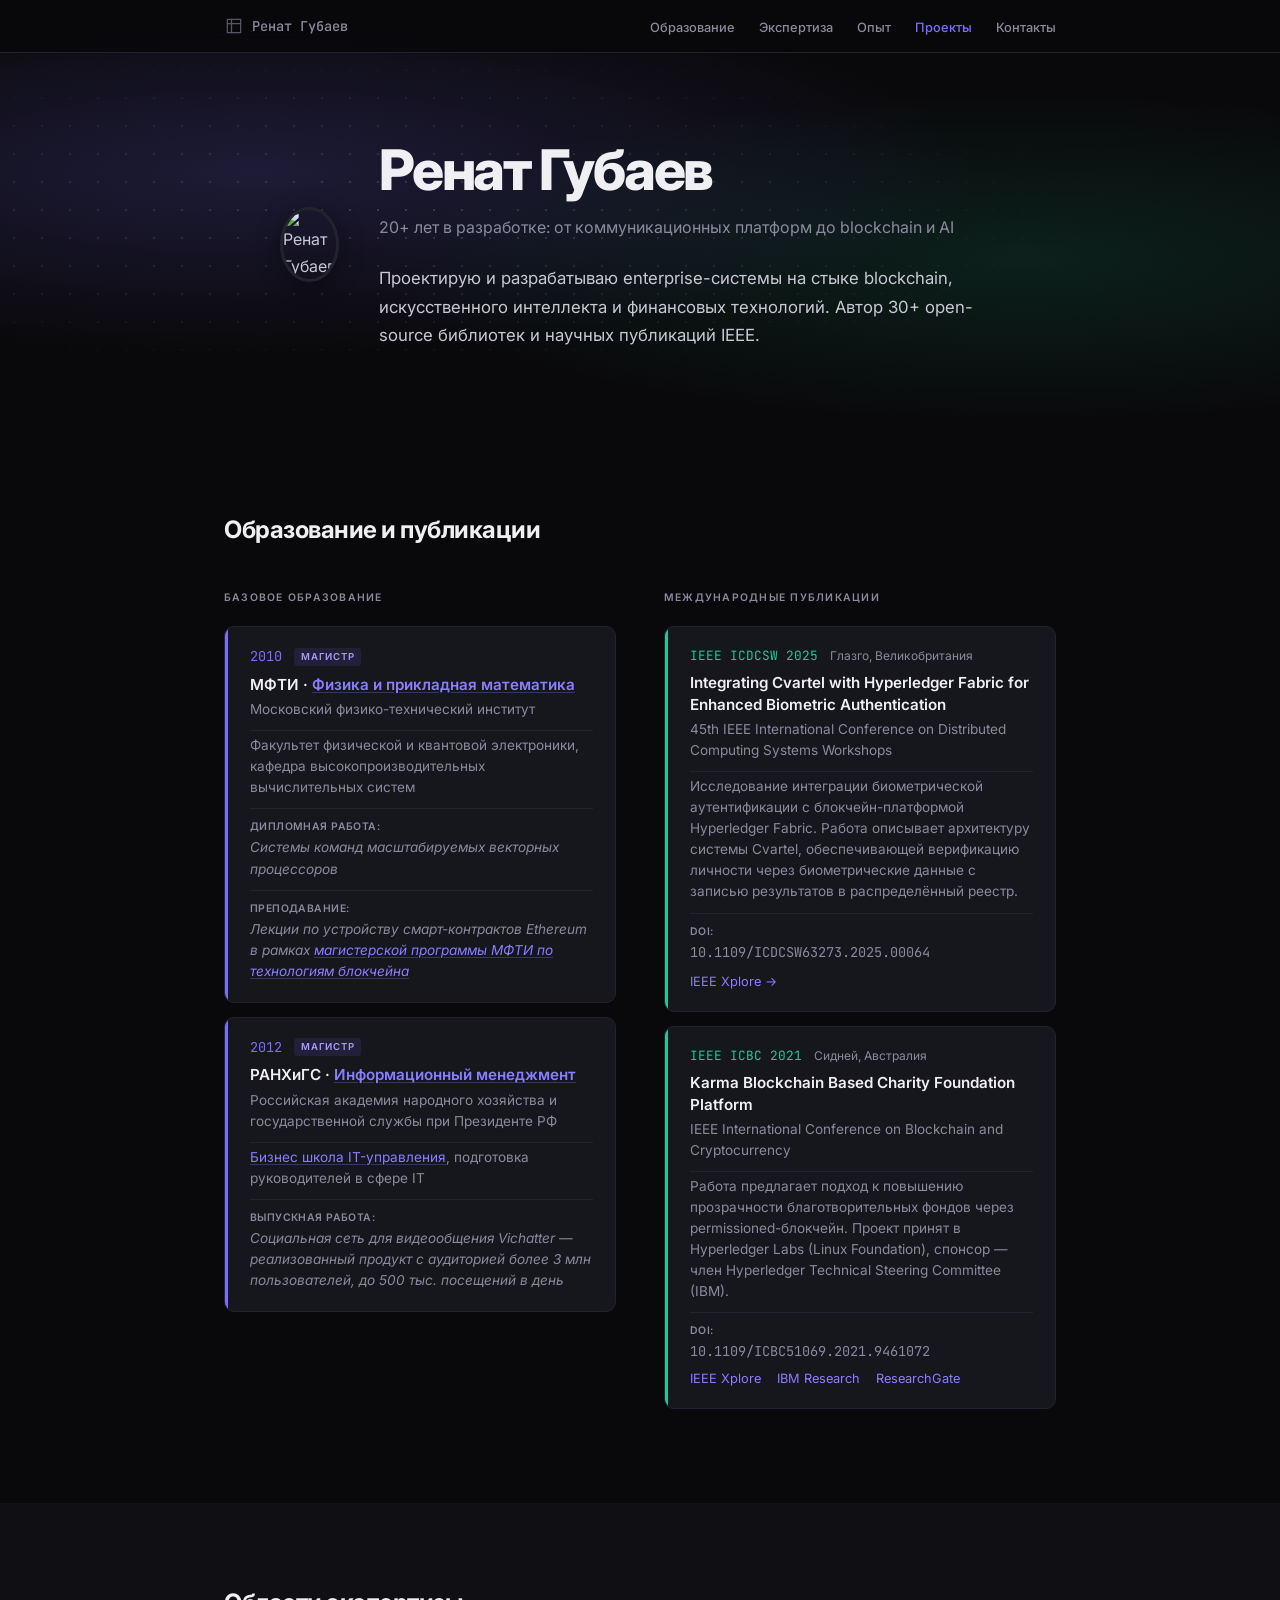
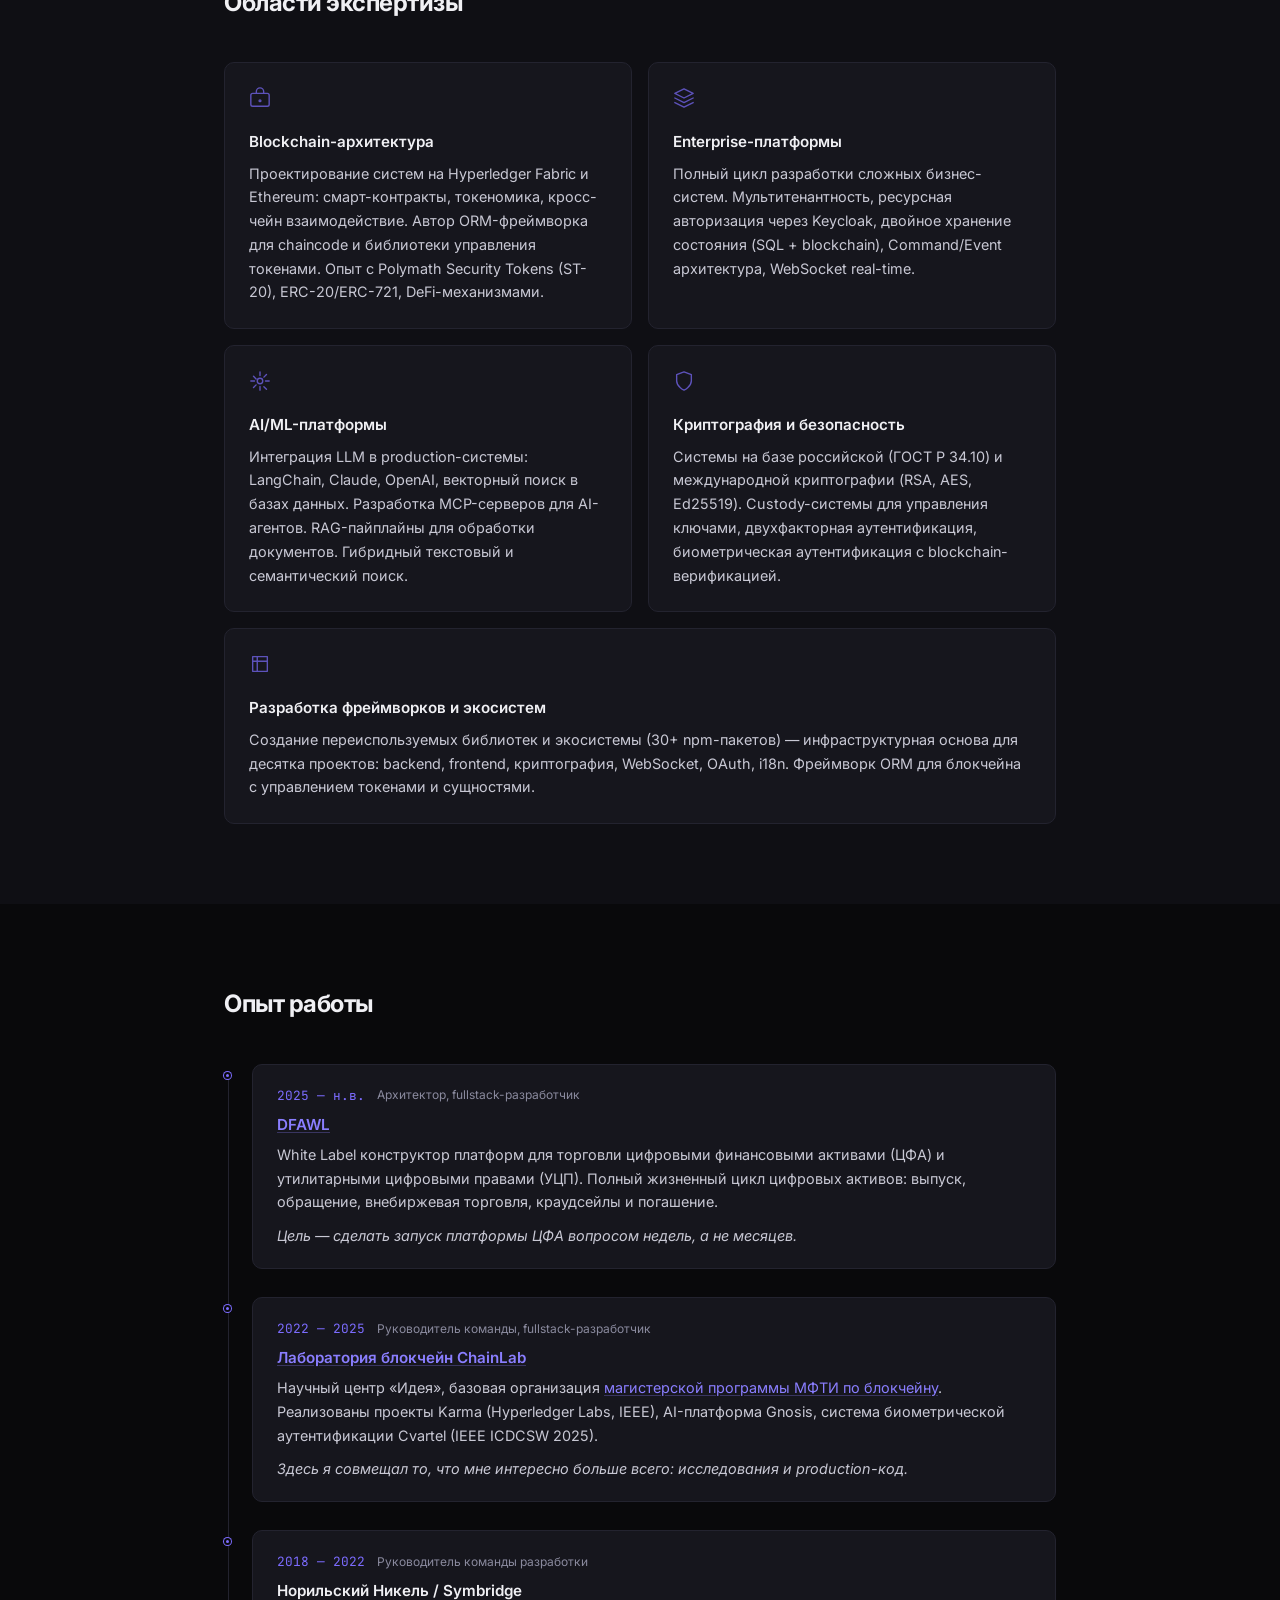
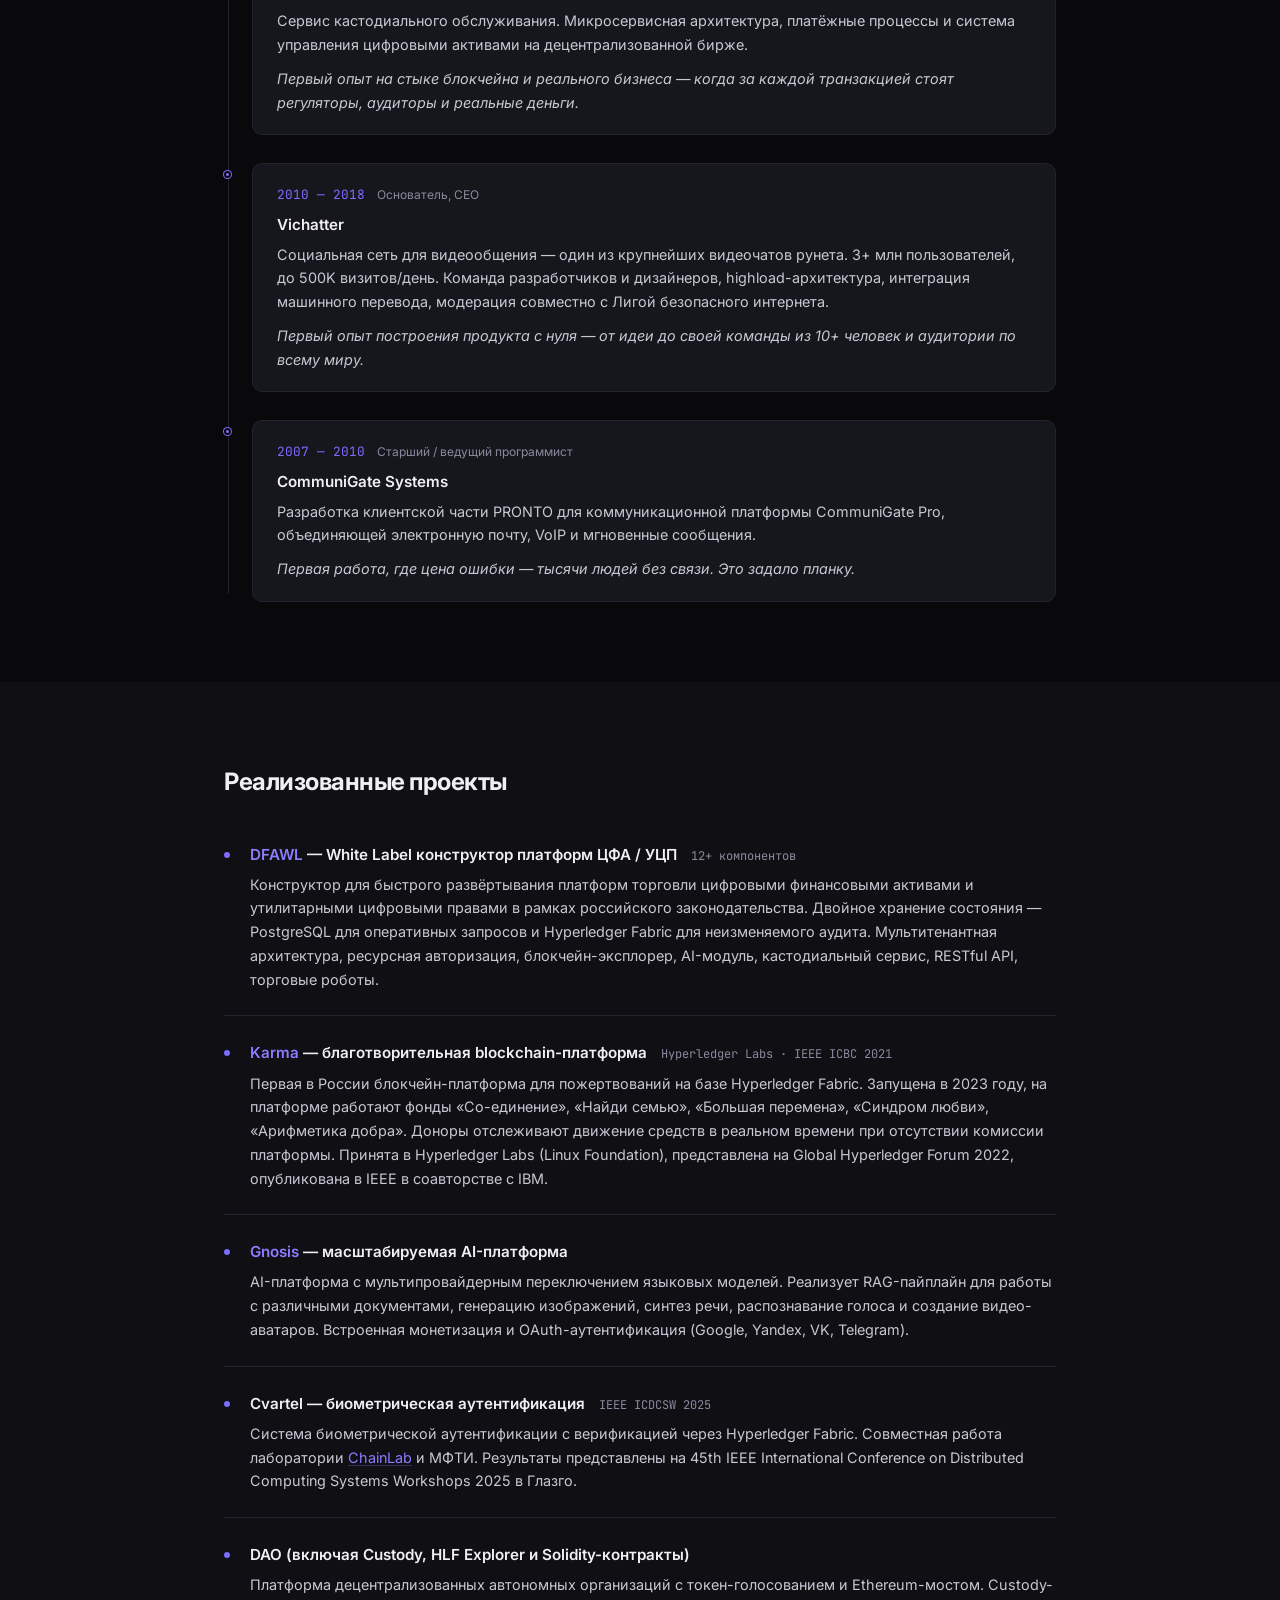
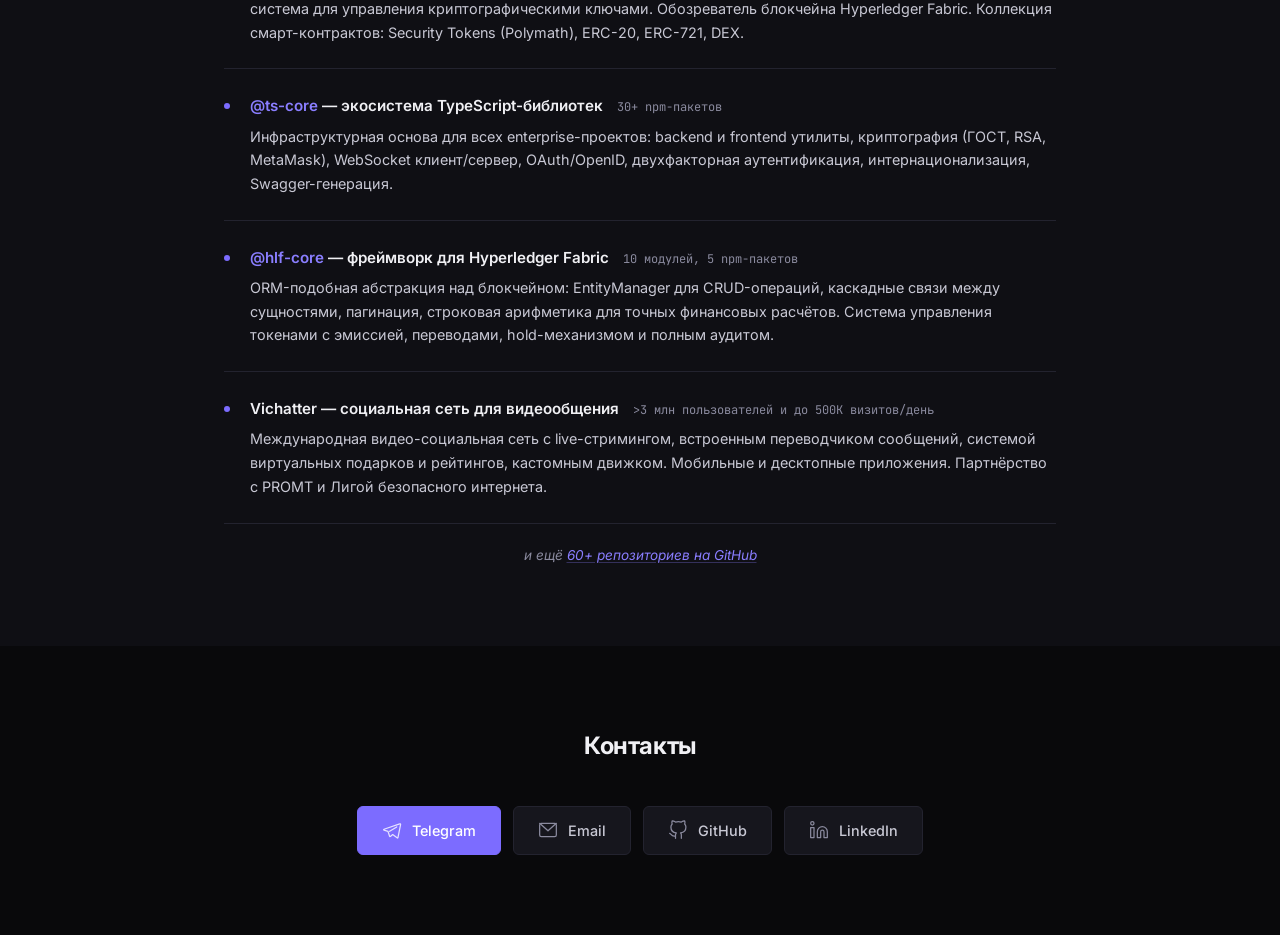
==== commit 75cfe4c4: "Правки текстов: реализую→разрабатываю, время глаголов, опечатки - Шапка: «реализую» → «разрабатываю»" ====
--- a/index.html
+++ b/index.html
@@ -130,9 +130,9 @@
               AI
             </p>
             <p class="header__summary">
-              Проектирую и реализую enterprise-системы на стыке blockchain,
-              искусственного интеллекта и финансовых технологий. Автор экосистемы
-              open-source библиотек, соавтор научных публикаций IEEE.
+              Проектирую и разрабатываю enterprise-системы на стыке blockchain,
+              искусственного интеллекта и финансовых технологий. Автор 30+
+              open-source библиотек и научных публикаций IEEE.
             </p>
           </div>
         </div>
@@ -342,7 +342,7 @@
               смарт-контракты, токеномика, кросс-чейн взаимодействие. Автор
               ORM-фреймворка для chaincode и библиотеки управления токенами.
               Опыт с Polymath Security Tokens (ST-20), ERC-20/ERC-721,
-              DeFi-механиками.
+              DeFi-механизмами.
             </p>
           </div>
 
@@ -486,7 +486,7 @@
                 Реализованы проекты Karma (Hyperledger Labs, IEEE), AI-платформа
                 Gnosis, система биометрической аутентификации Cvartel (IEEE ICDCSW 2025).
               </p>
-              <p class="timeline__voice">Здесь я совмещаю то, что мне интересно больше всего: исследования и production-код.</p>
+              <p class="timeline__voice">Здесь я совмещал то, что мне интересно больше всего: исследования и production-код.</p>
             </div>
           </div>
 
@@ -517,7 +517,7 @@
               <h3>Vichatter</h3>
               <p>
                 Социальная сеть для видеообщения&nbsp;&mdash; один из крупнейших
-                видеочатов рунета. 3+ млн пользователей и до 500K визитов/день.
+                видеочатов рунета. 3+ млн пользователей, до 500K визитов/день.
                 Команда разработчиков и дизайнеров, highload-архитектура, интеграция
                 машинного перевода, модерация совместно с Лигой безопасного интернета.
               </p>
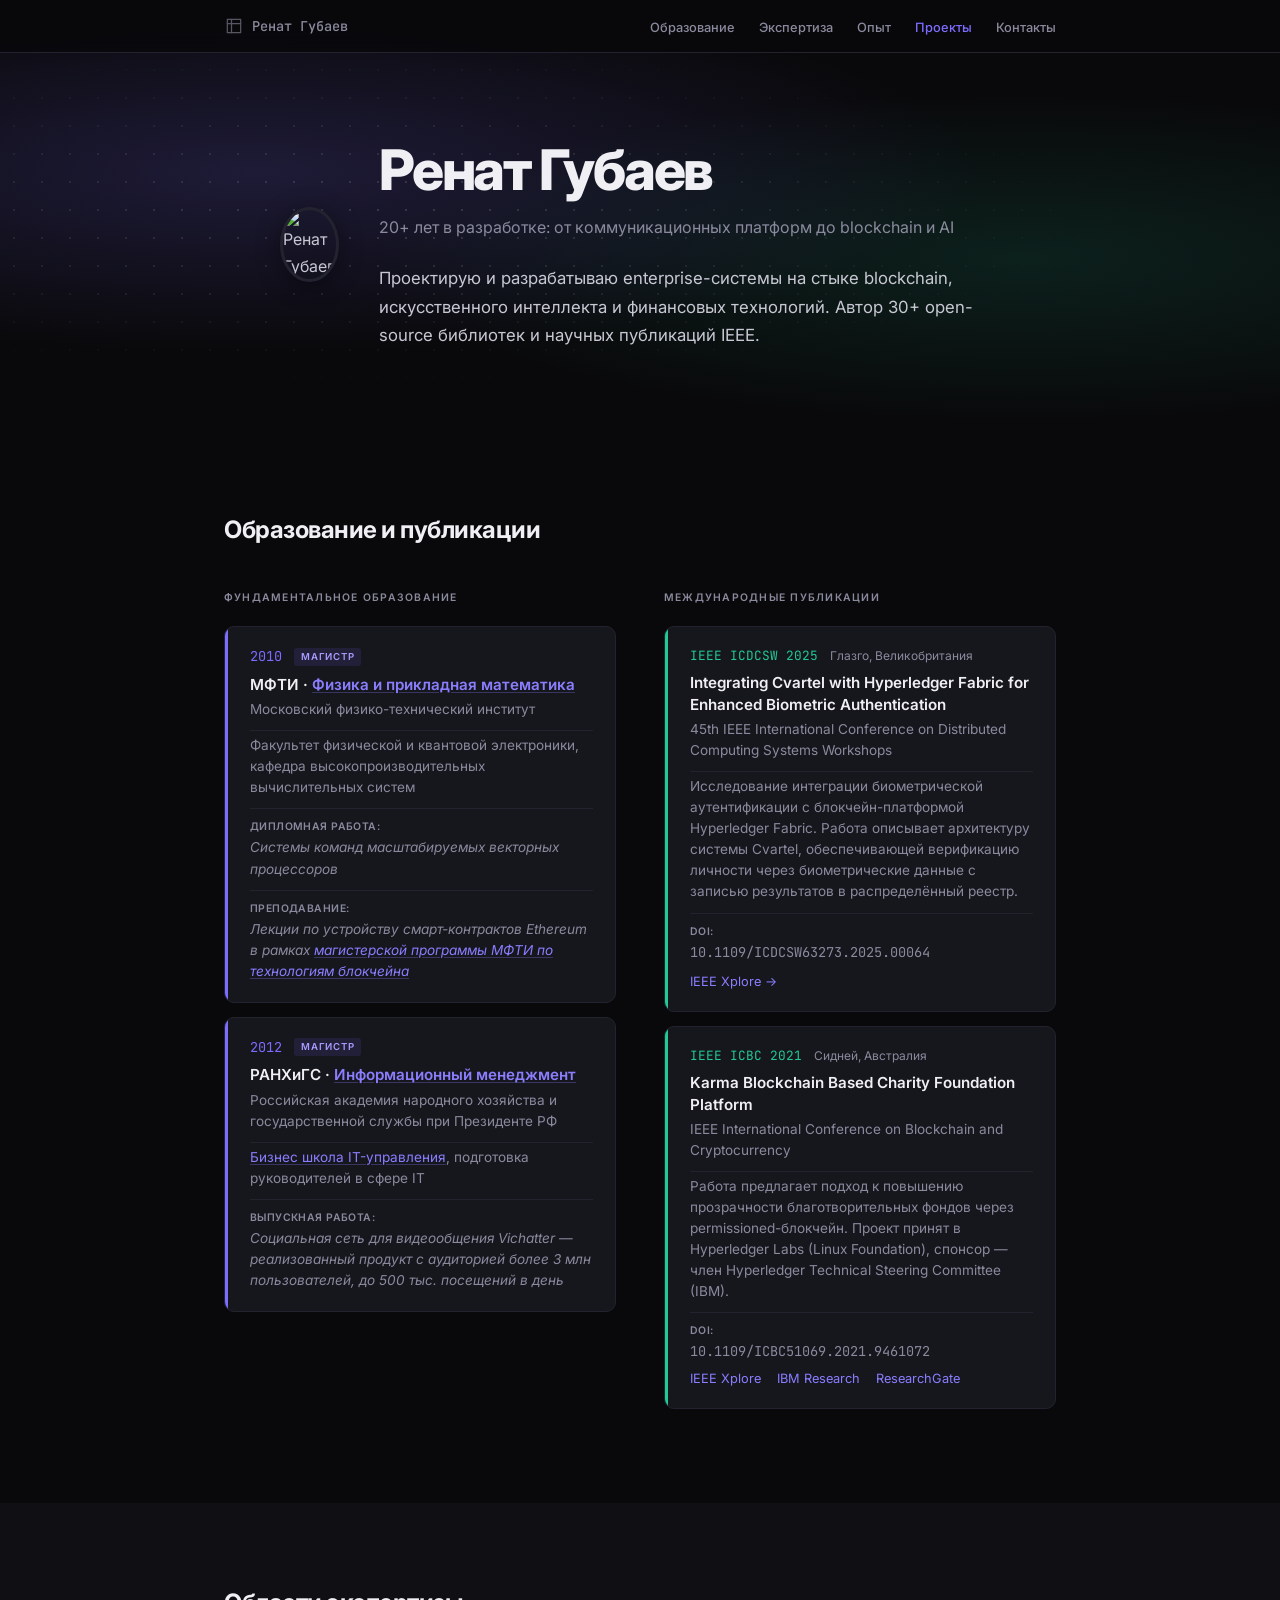
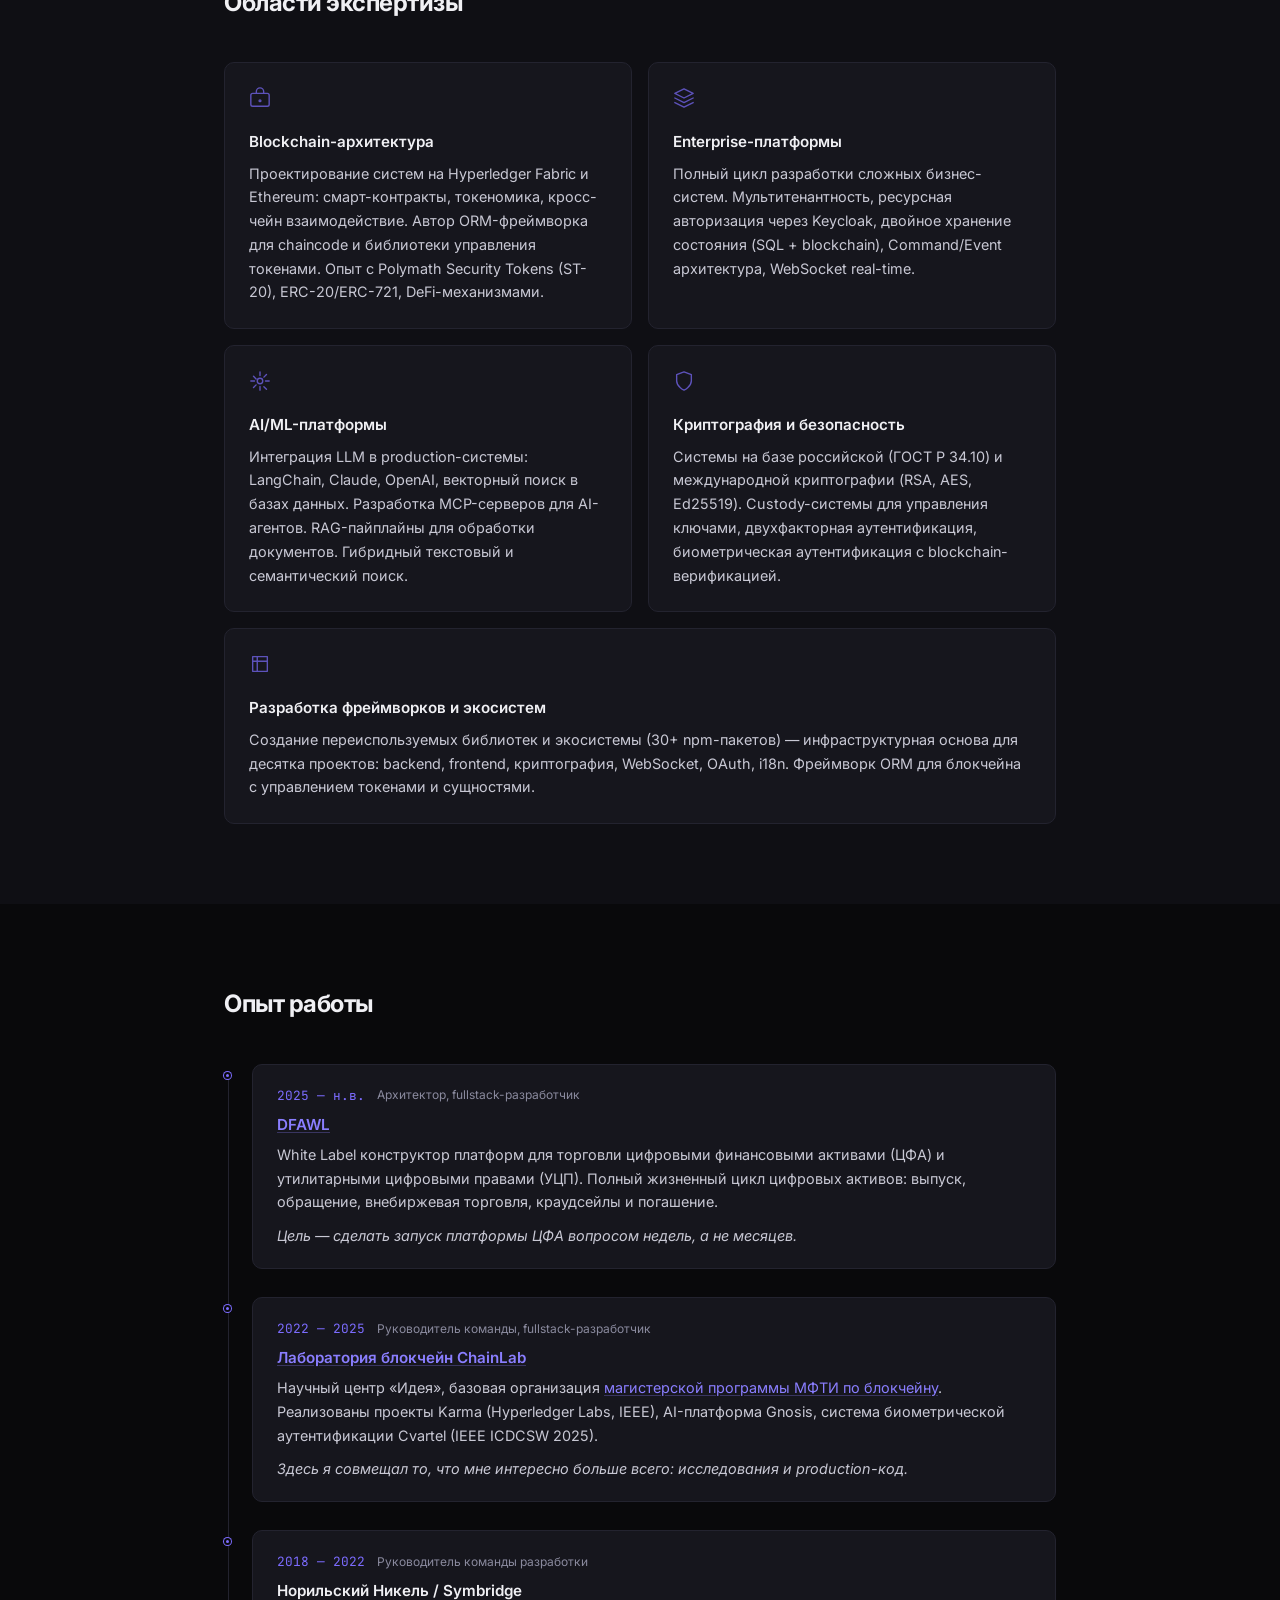
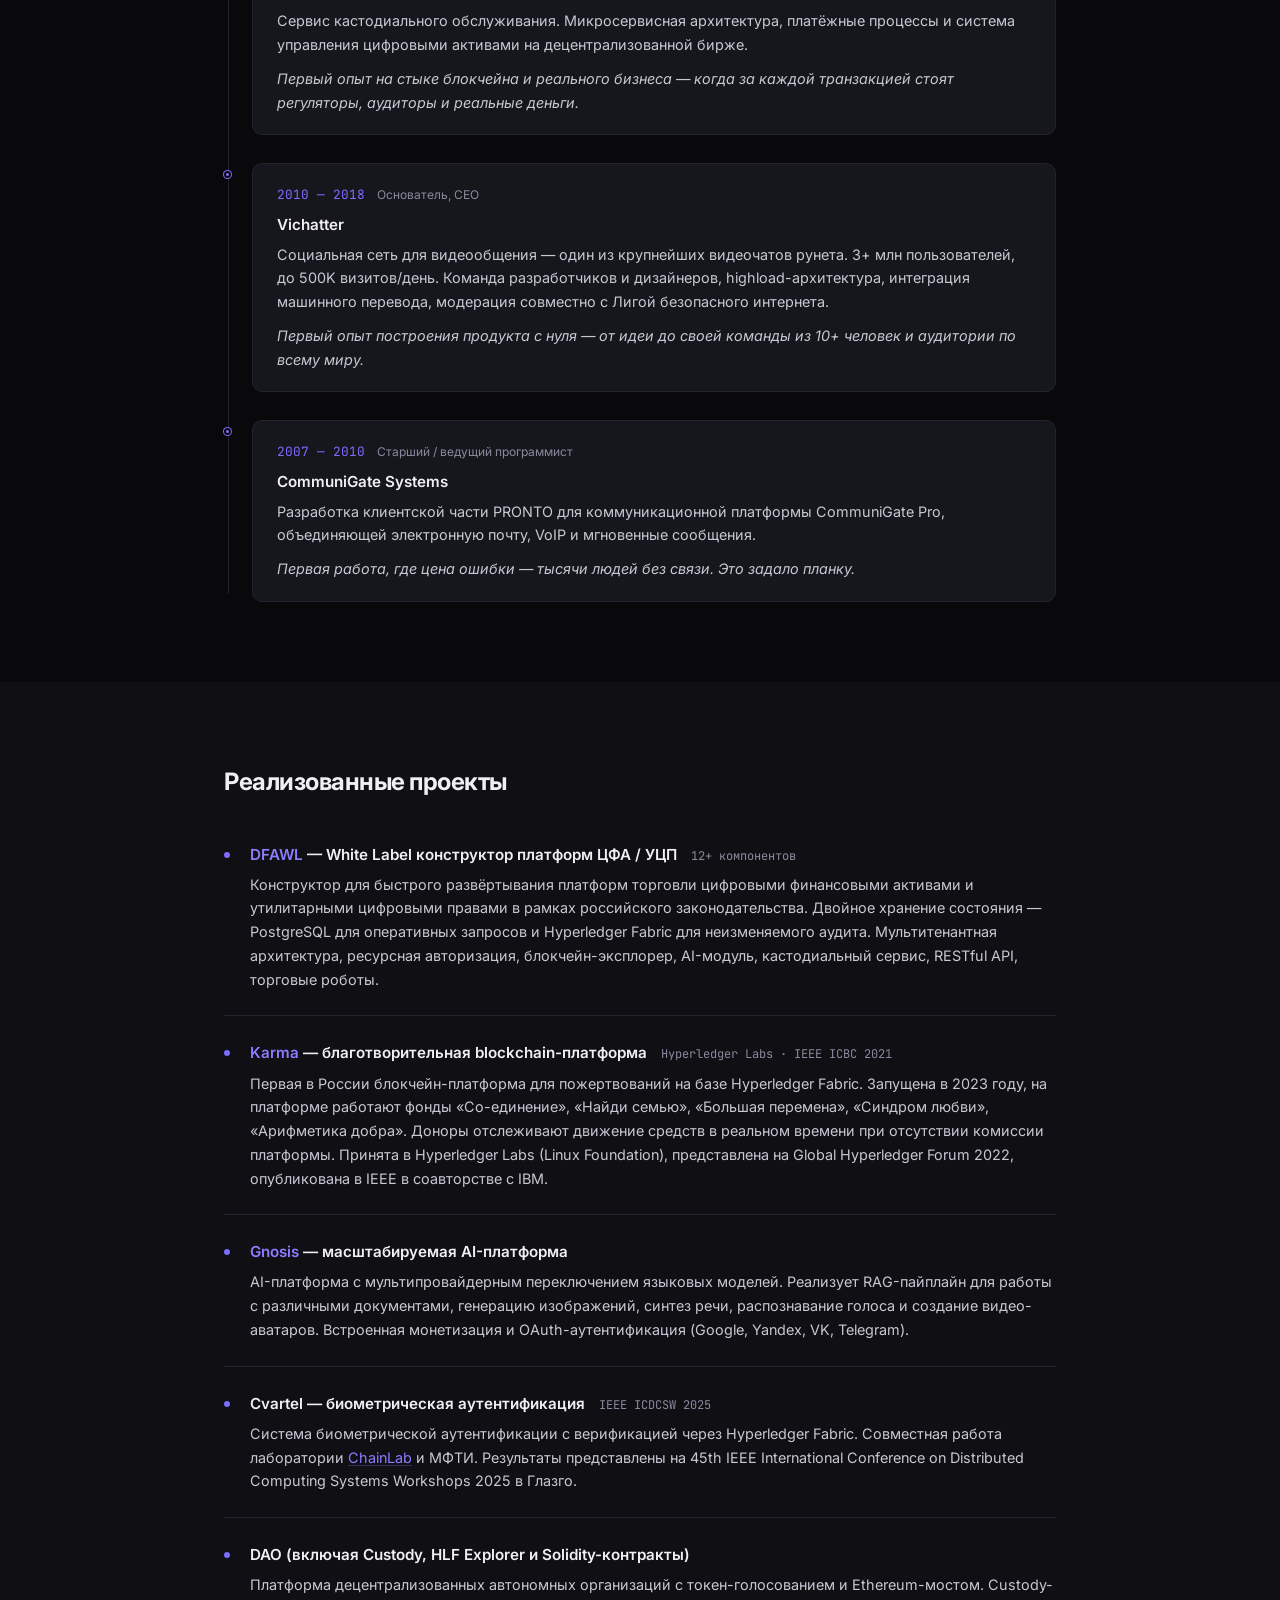
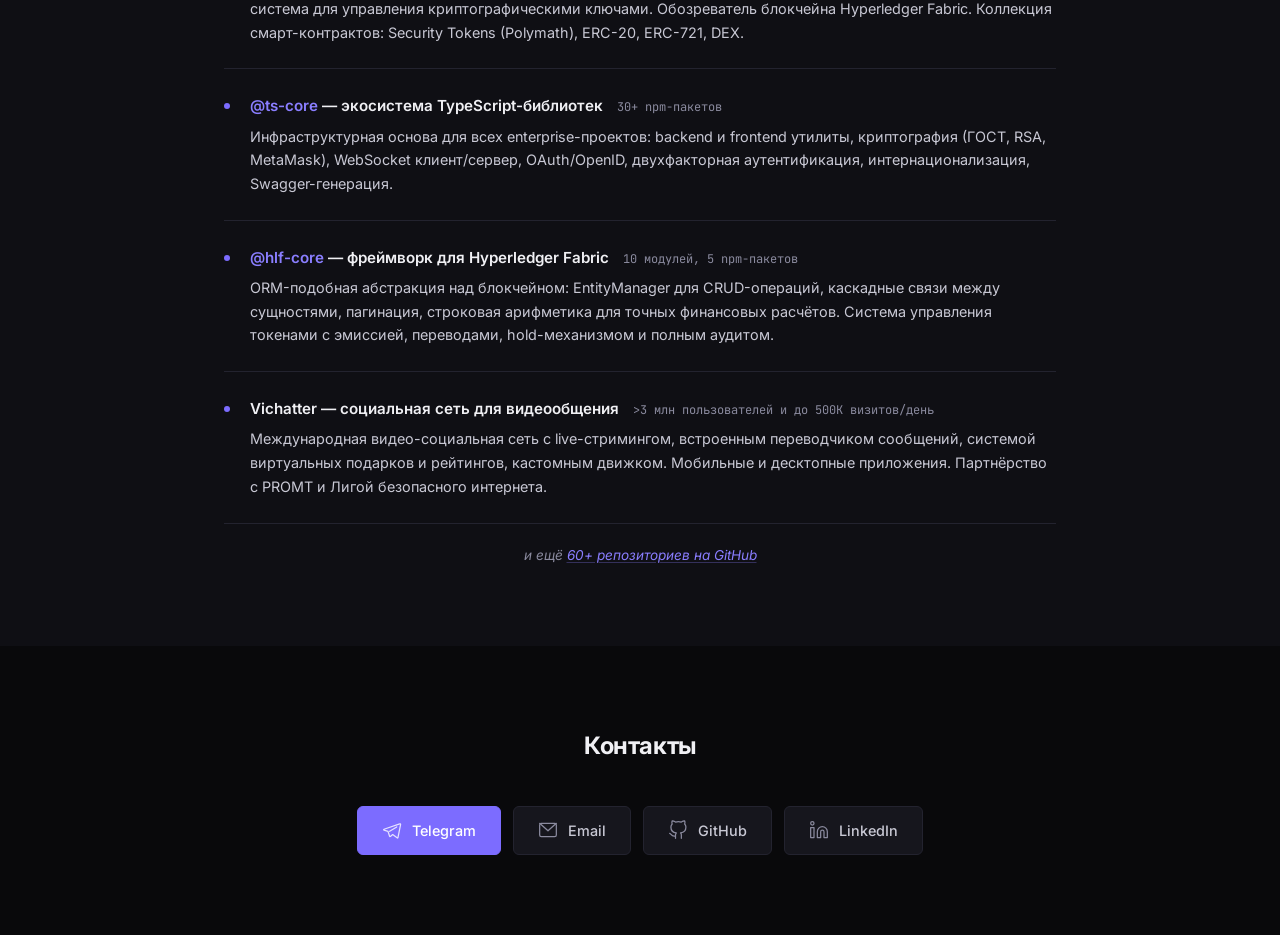
==== commit 7e5a4324: "Образование: «Базовое» → «Фундаментальное» Co-Authored-By: Claude Opus 4.6 (1M context) <noreply@ant" ====
--- a/index.html
+++ b/index.html
@@ -145,7 +145,7 @@
         <h2 class="section__title">Образование и публикации</h2>
         <div class="two-col fade-in">
           <div>
-            <h3 class="label">Базовое образование</h3>
+            <h3 class="label">Фундаментальное образование</h3>
 
             <div class="card">
               <div class="card__accent"></div>
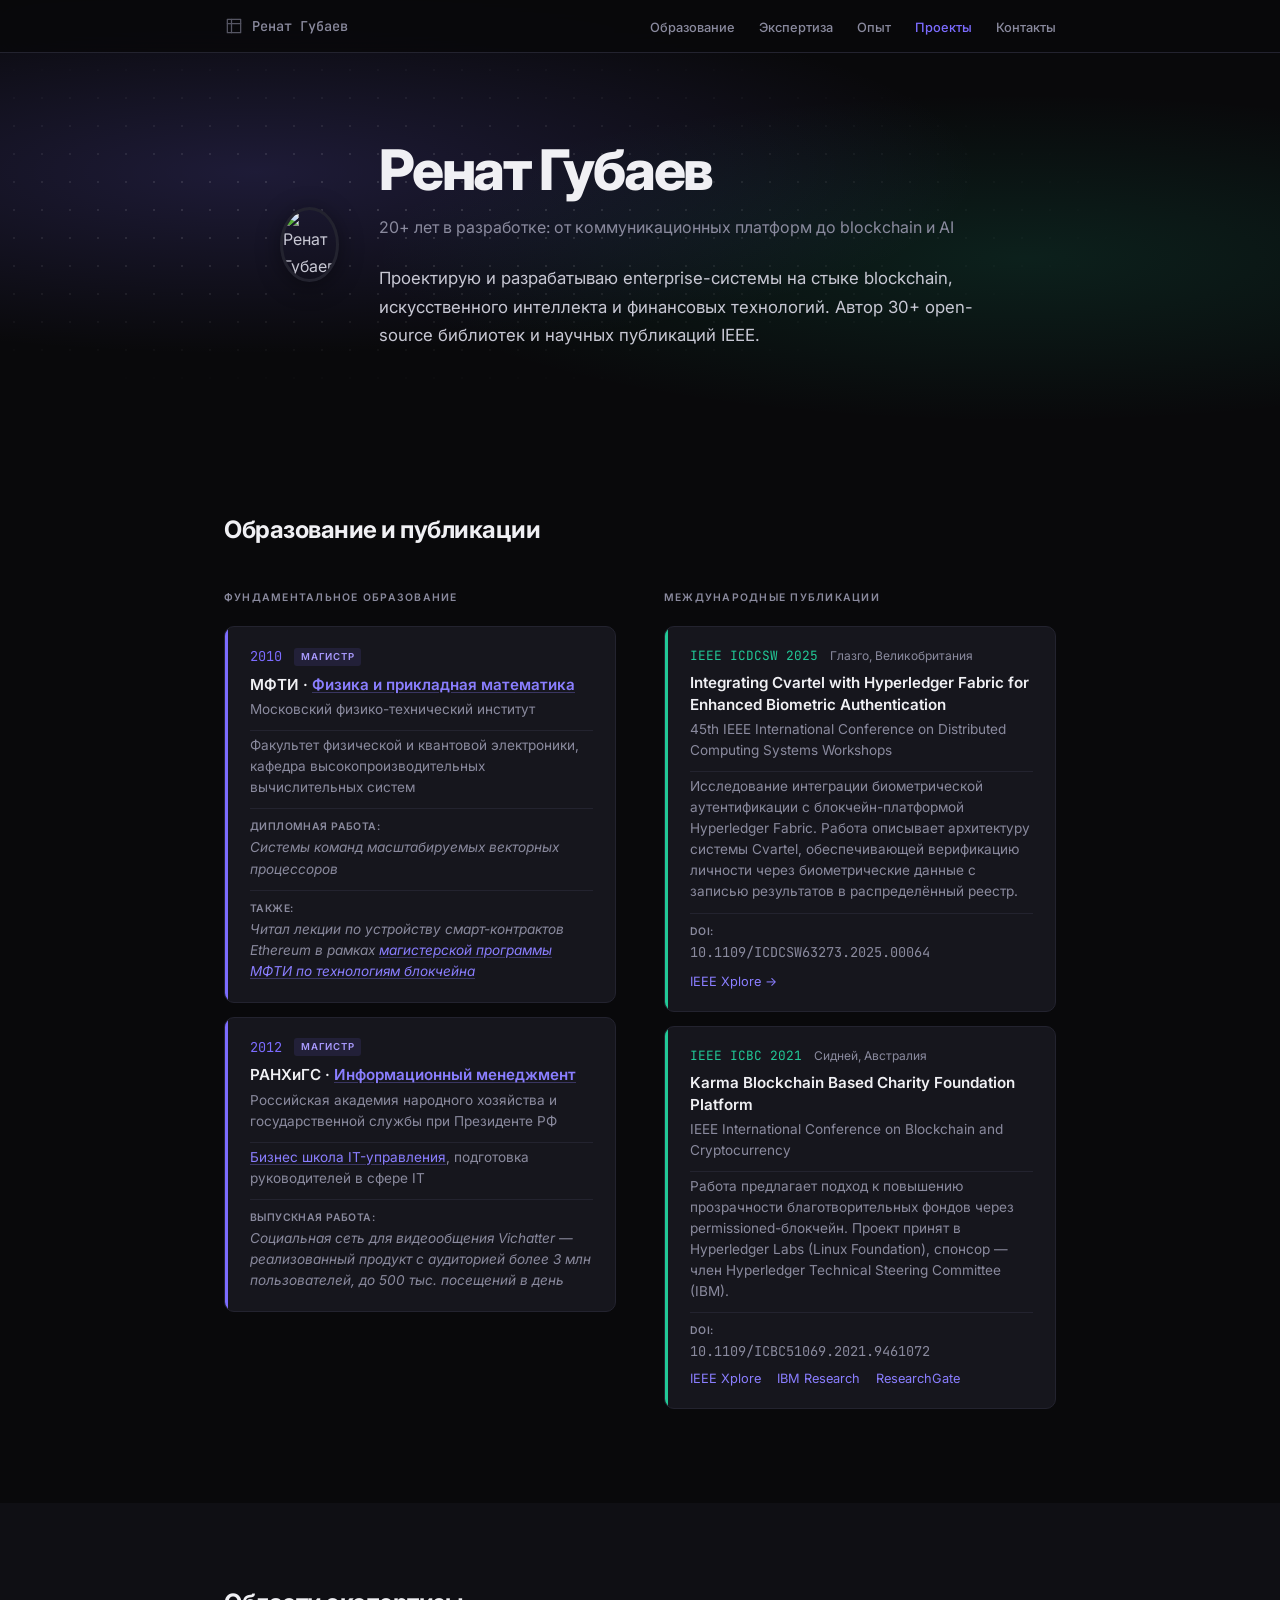
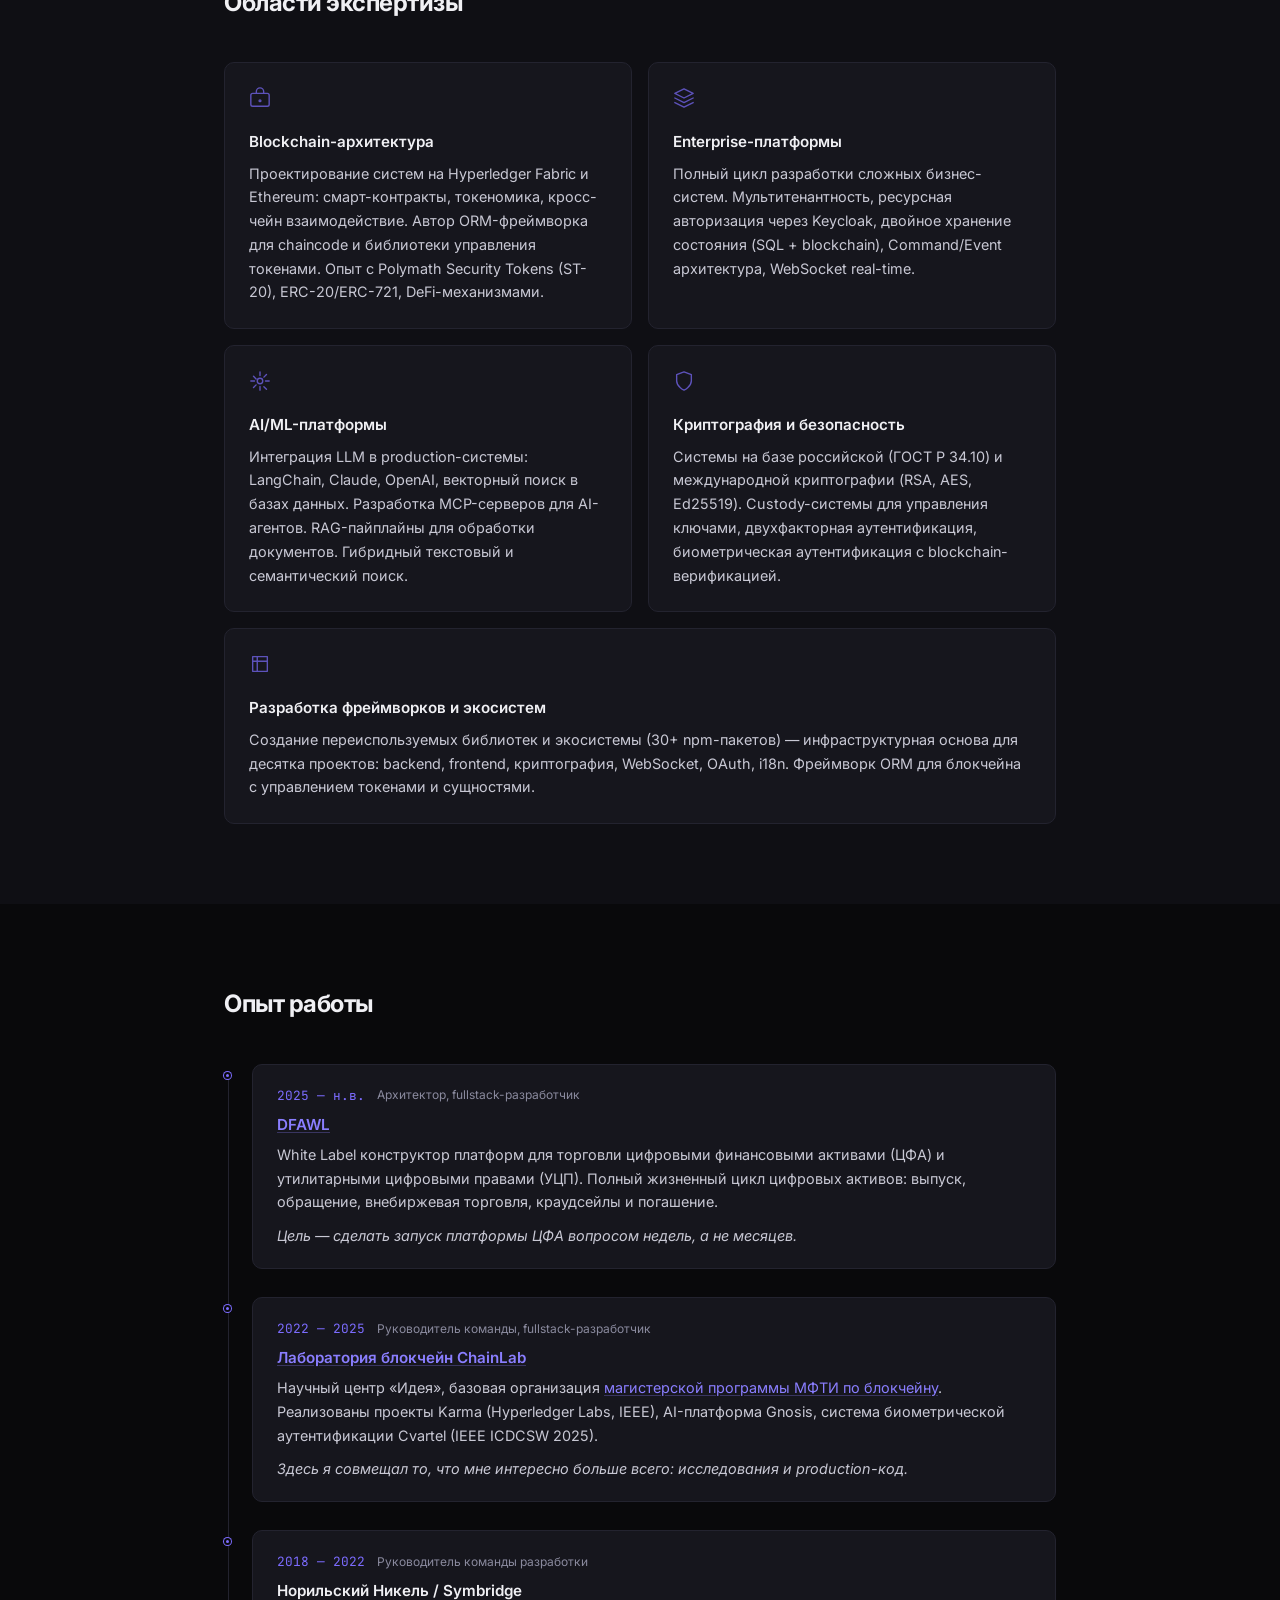
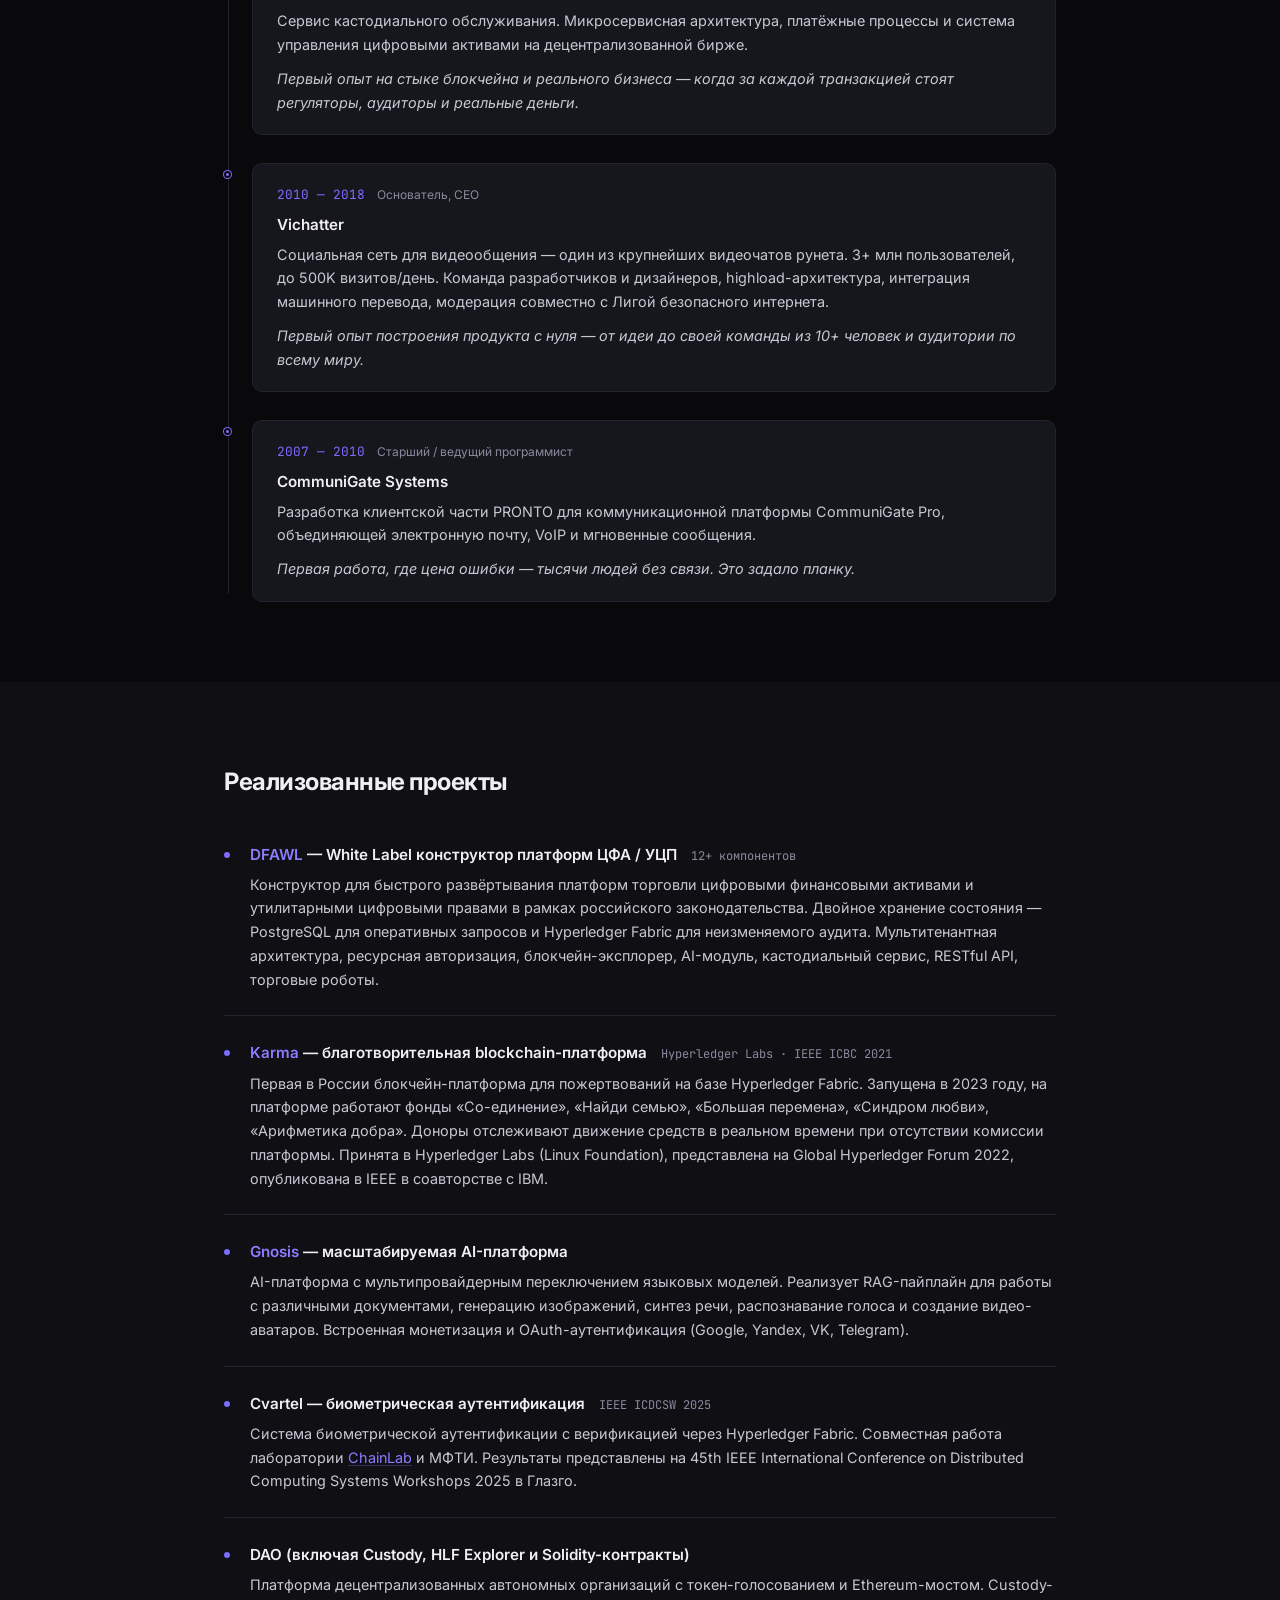
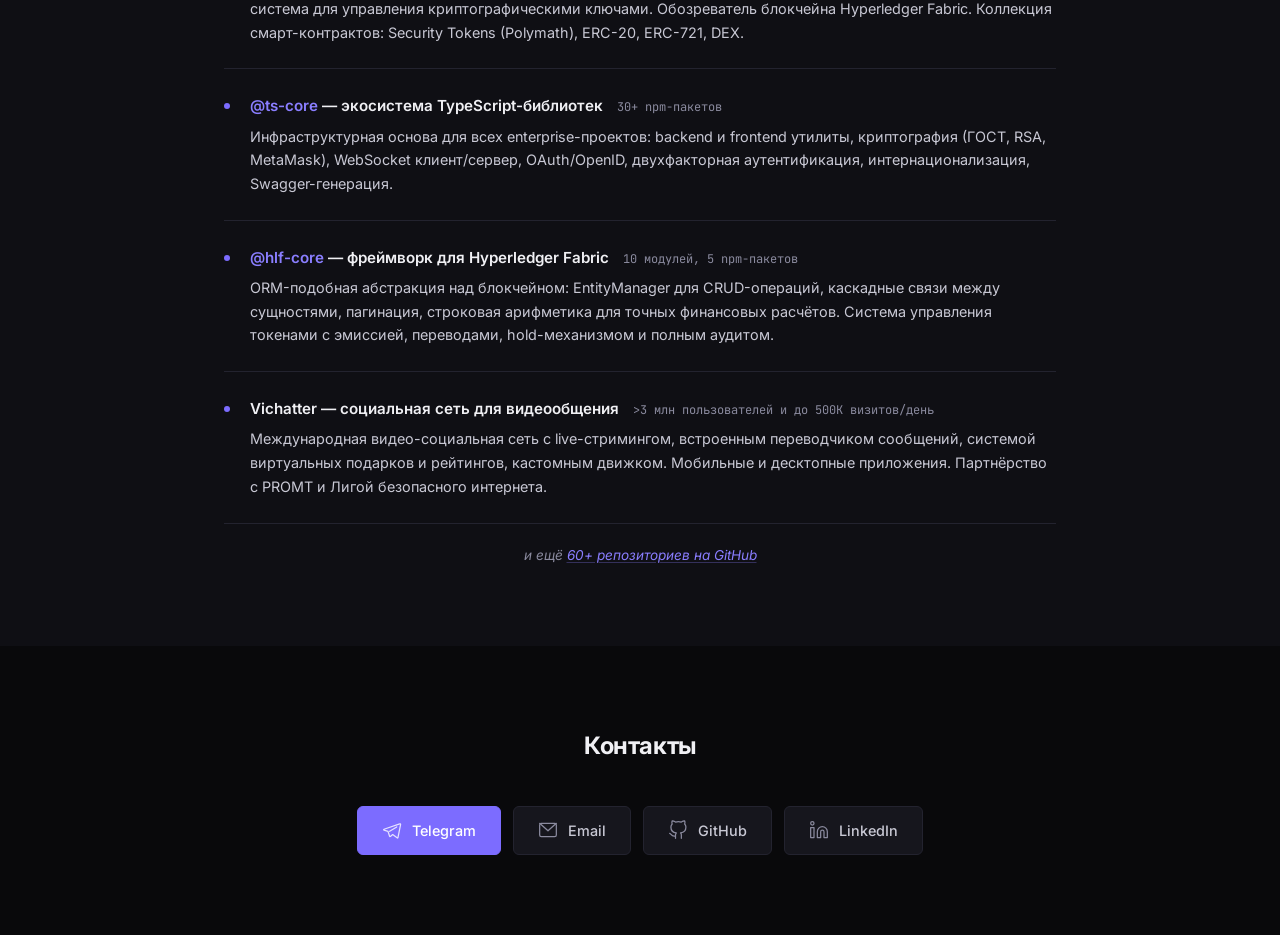
==== commit c9845f8e: "МФТИ: «Преподавание: Лекции» → «Также: Читал лекции» Co-Authored-By: Claude Opus 4.6 (1M context) <n" ====
--- a/index.html
+++ b/index.html
@@ -175,7 +175,7 @@
                   Системы команд масштабируемых векторных процессоров
                 </p>
                 <p class="card__thesis">
-                  <span class="card__thesis-label">Преподавание:</span> Лекции
+                  <span class="card__thesis-label">Также:</span> Читал лекции
                   по устройству смарт-контрактов Ethereum в рамках
                   <a
                     href="https://blockchain.mipt.ru"
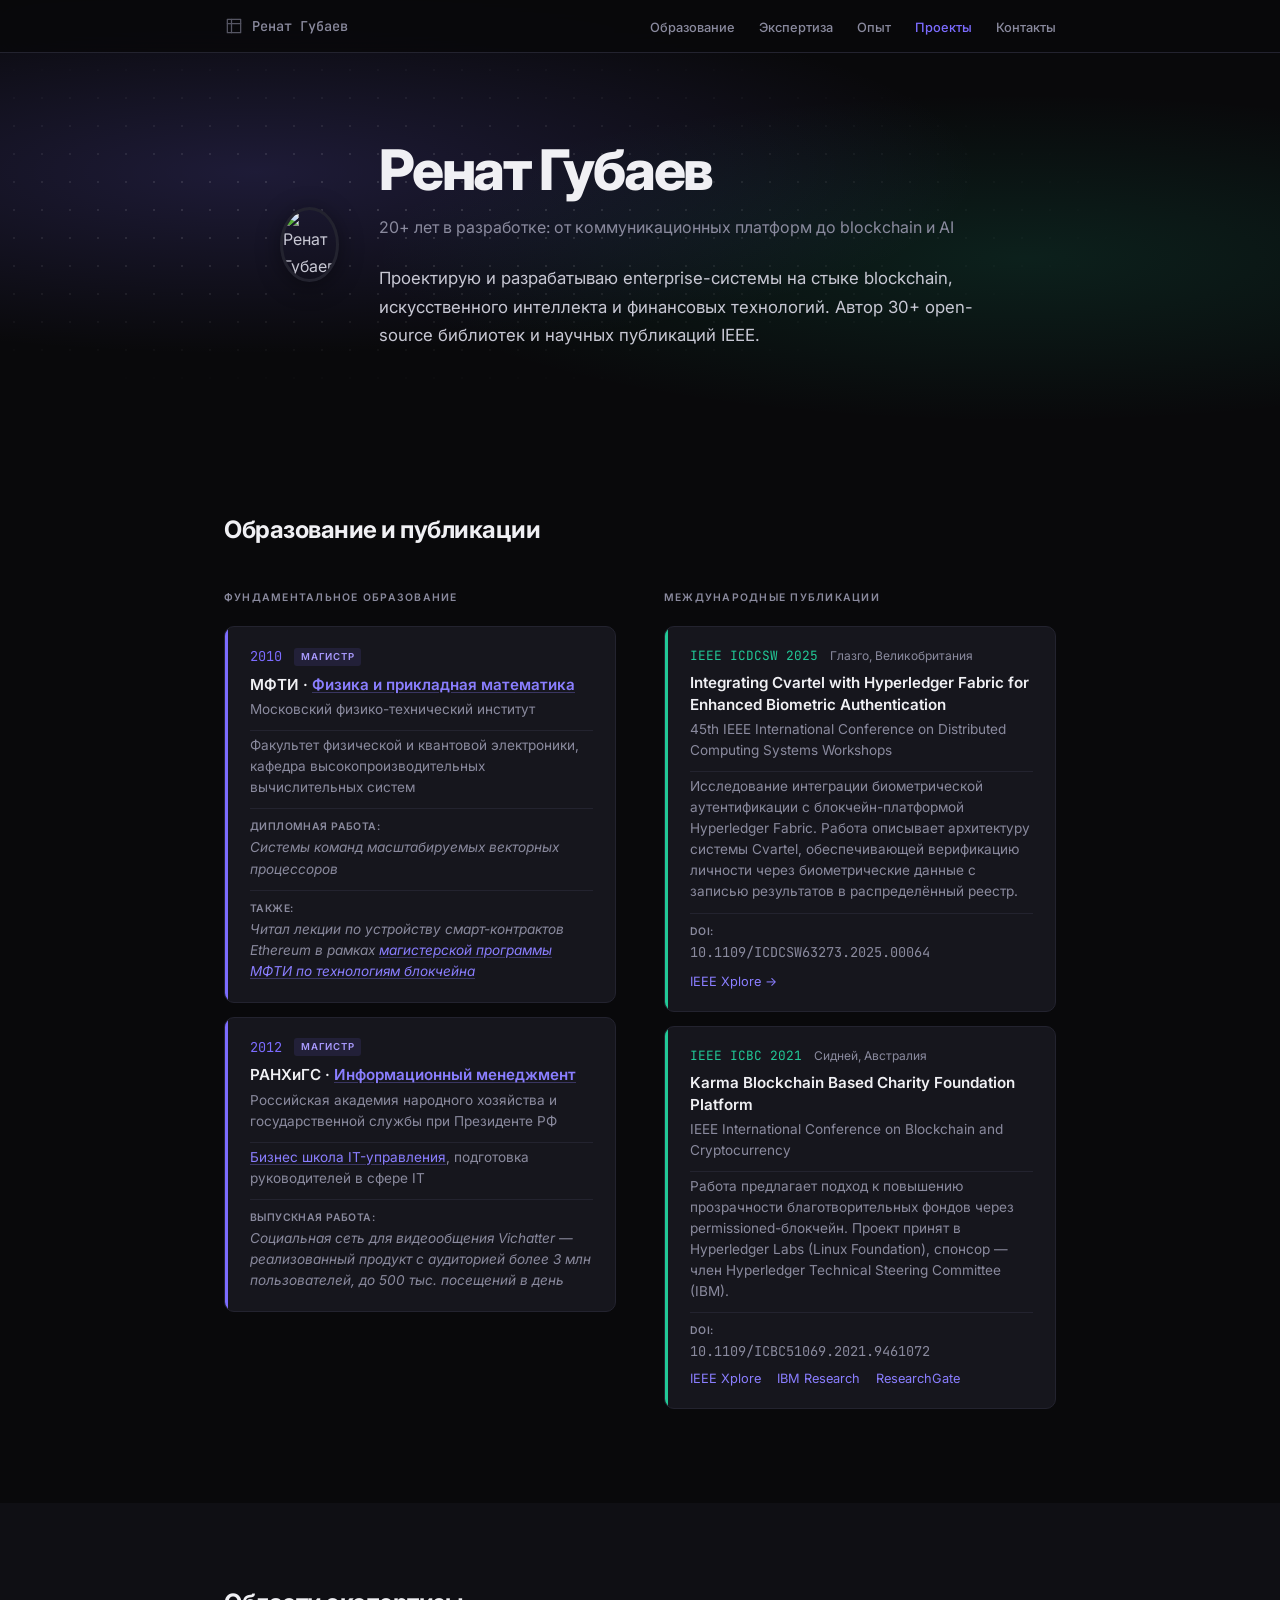
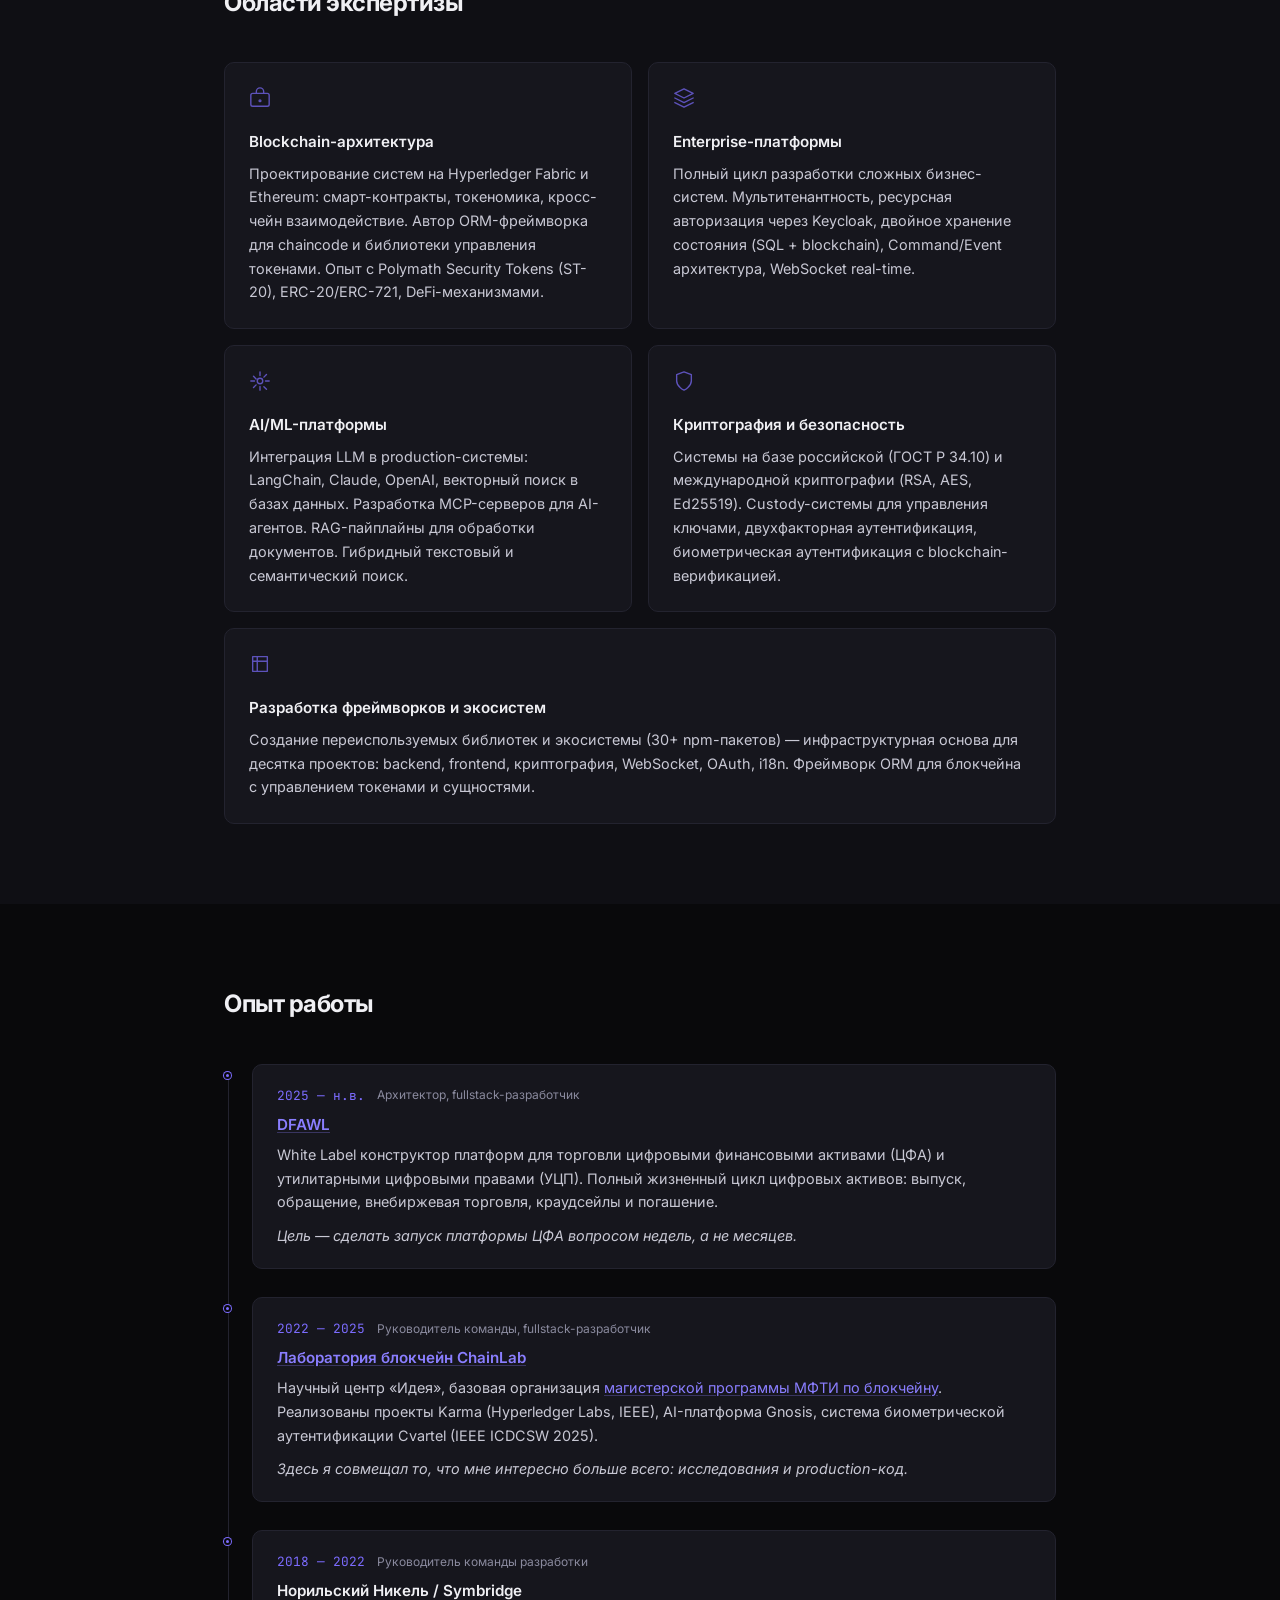
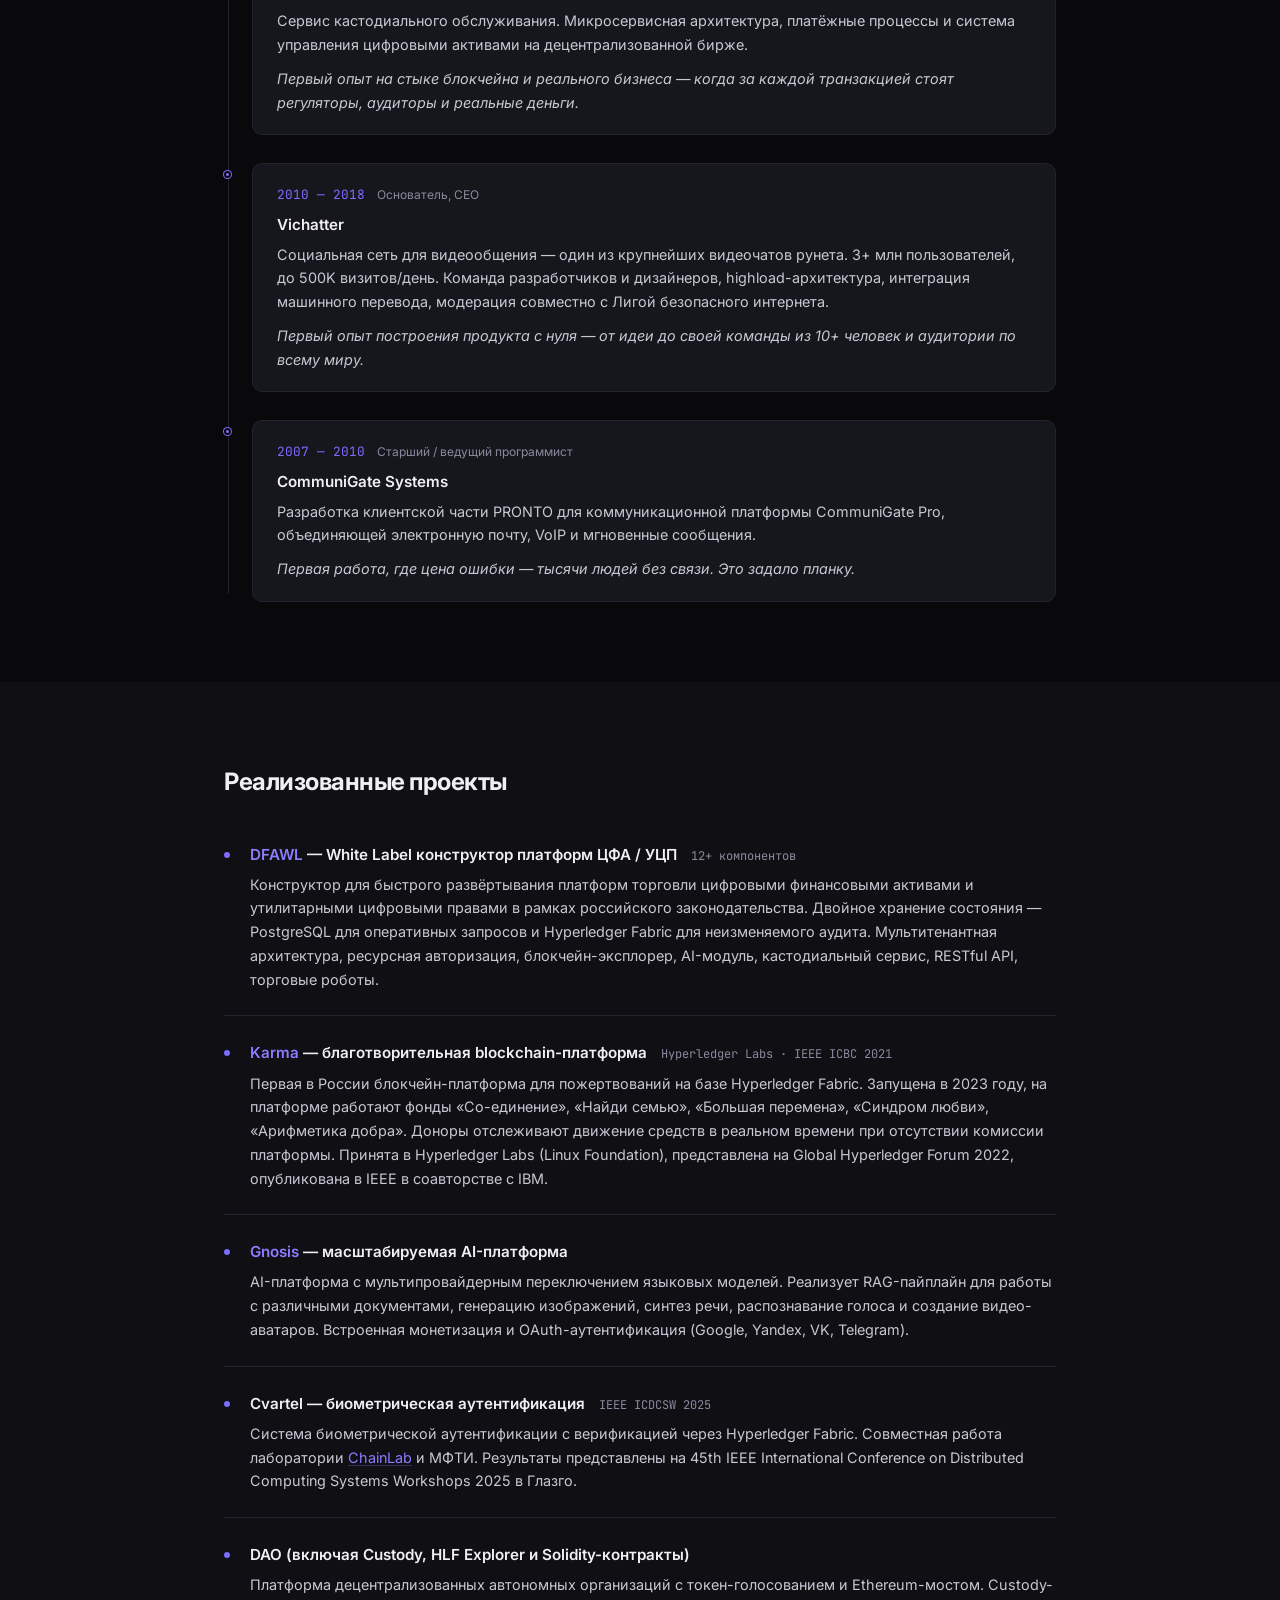
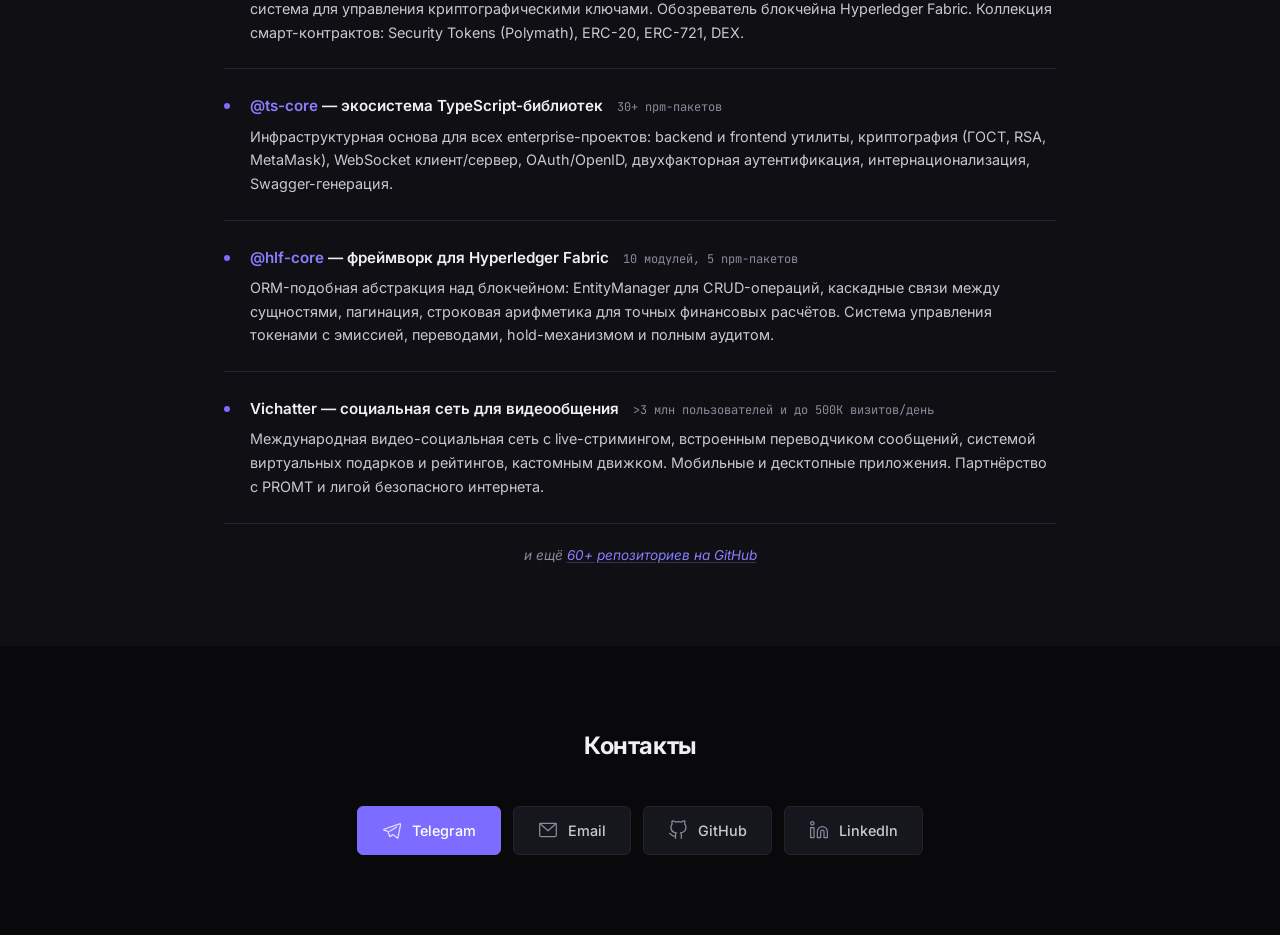
==== commit 6e028d99: "Правка текста vichatter, удалён файл верификации Яндекс Co-Authored-By: Claude Opus 4.6 (1M context)" ====
--- a/index.html
+++ b/index.html
@@ -109,17 +109,17 @@
           <picture>
             <source
               srcset="photo-200.webp 200w, photo-400.webp 400w"
-              sizes="160px"
+              sizes="260px"
               type="image/webp"
             />
             <img
               src="photo-200.png"
               srcset="photo-200.png 200w, photo-400.png 400w"
-              sizes="160px"
+              sizes="260px"
               alt="Ренат Губаев"
               class="header__photo"
-              width="160"
-              height="160"
+              width="260"
+              height="260"
               loading="eager"
             />
           </picture>
@@ -725,7 +725,7 @@
                 Международная видео-социальная сеть с live-стримингом,
                 встроенным переводчиком сообщений, системой виртуальных подарков
                 и рейтингов, кастомным движком. Мобильные и десктопные
-                приложения. Партнёрство с PROMT и Лигой безопасного интернета.
+                приложения. Партнёрство с PROMT и лигой безопасного интернета.
               </p>
             </div>
           </article>
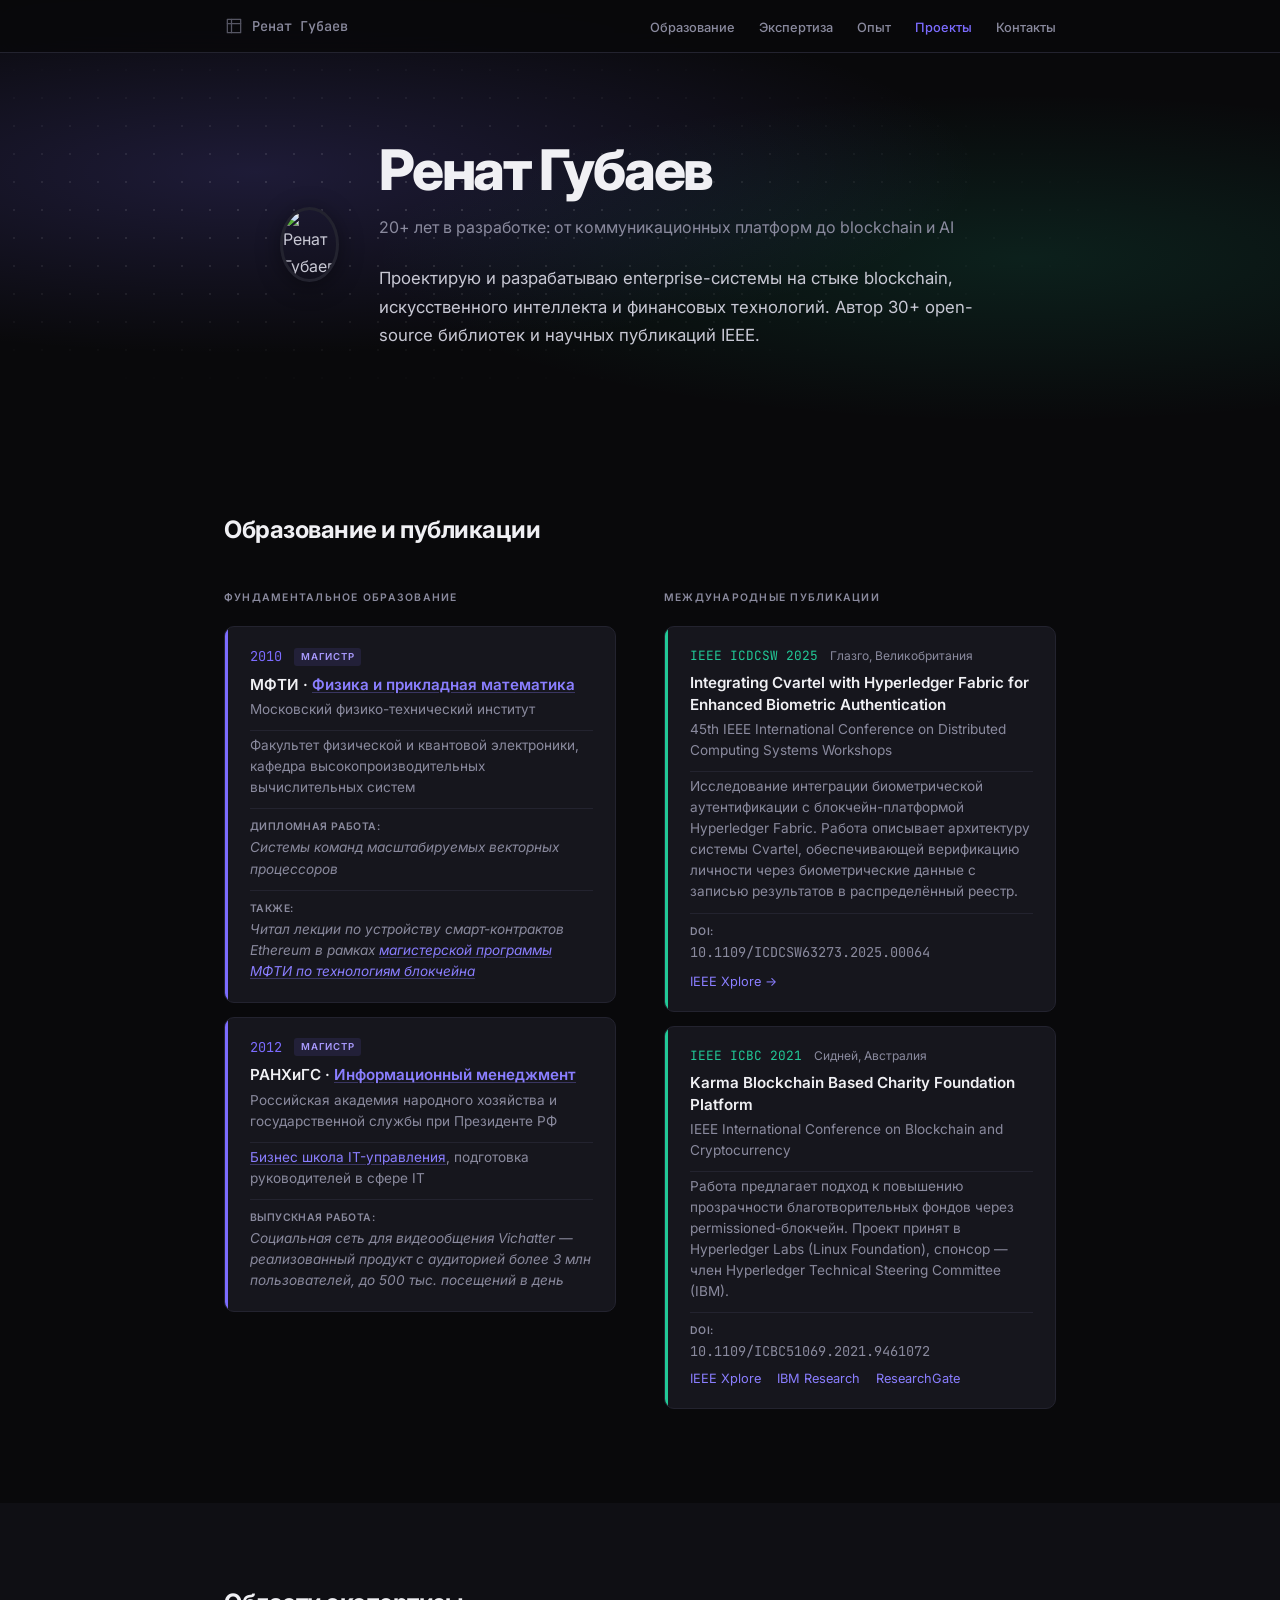
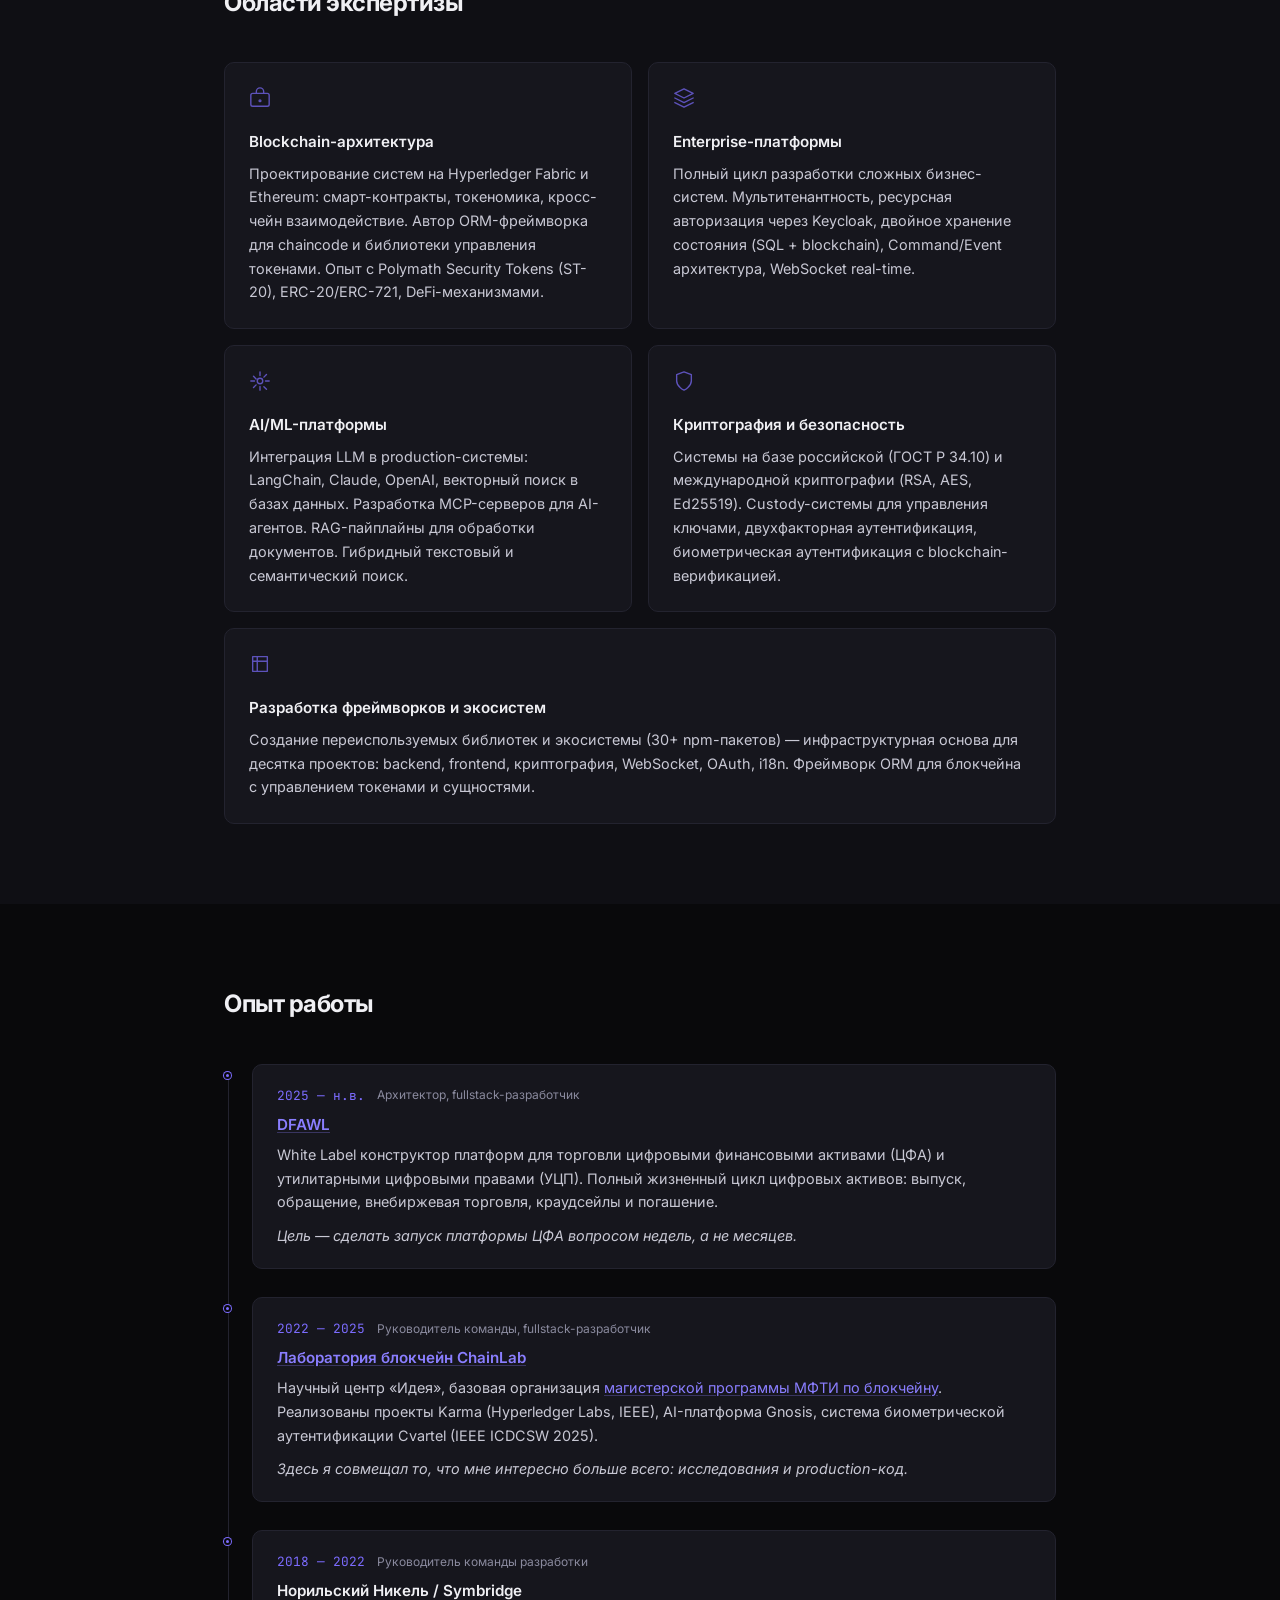
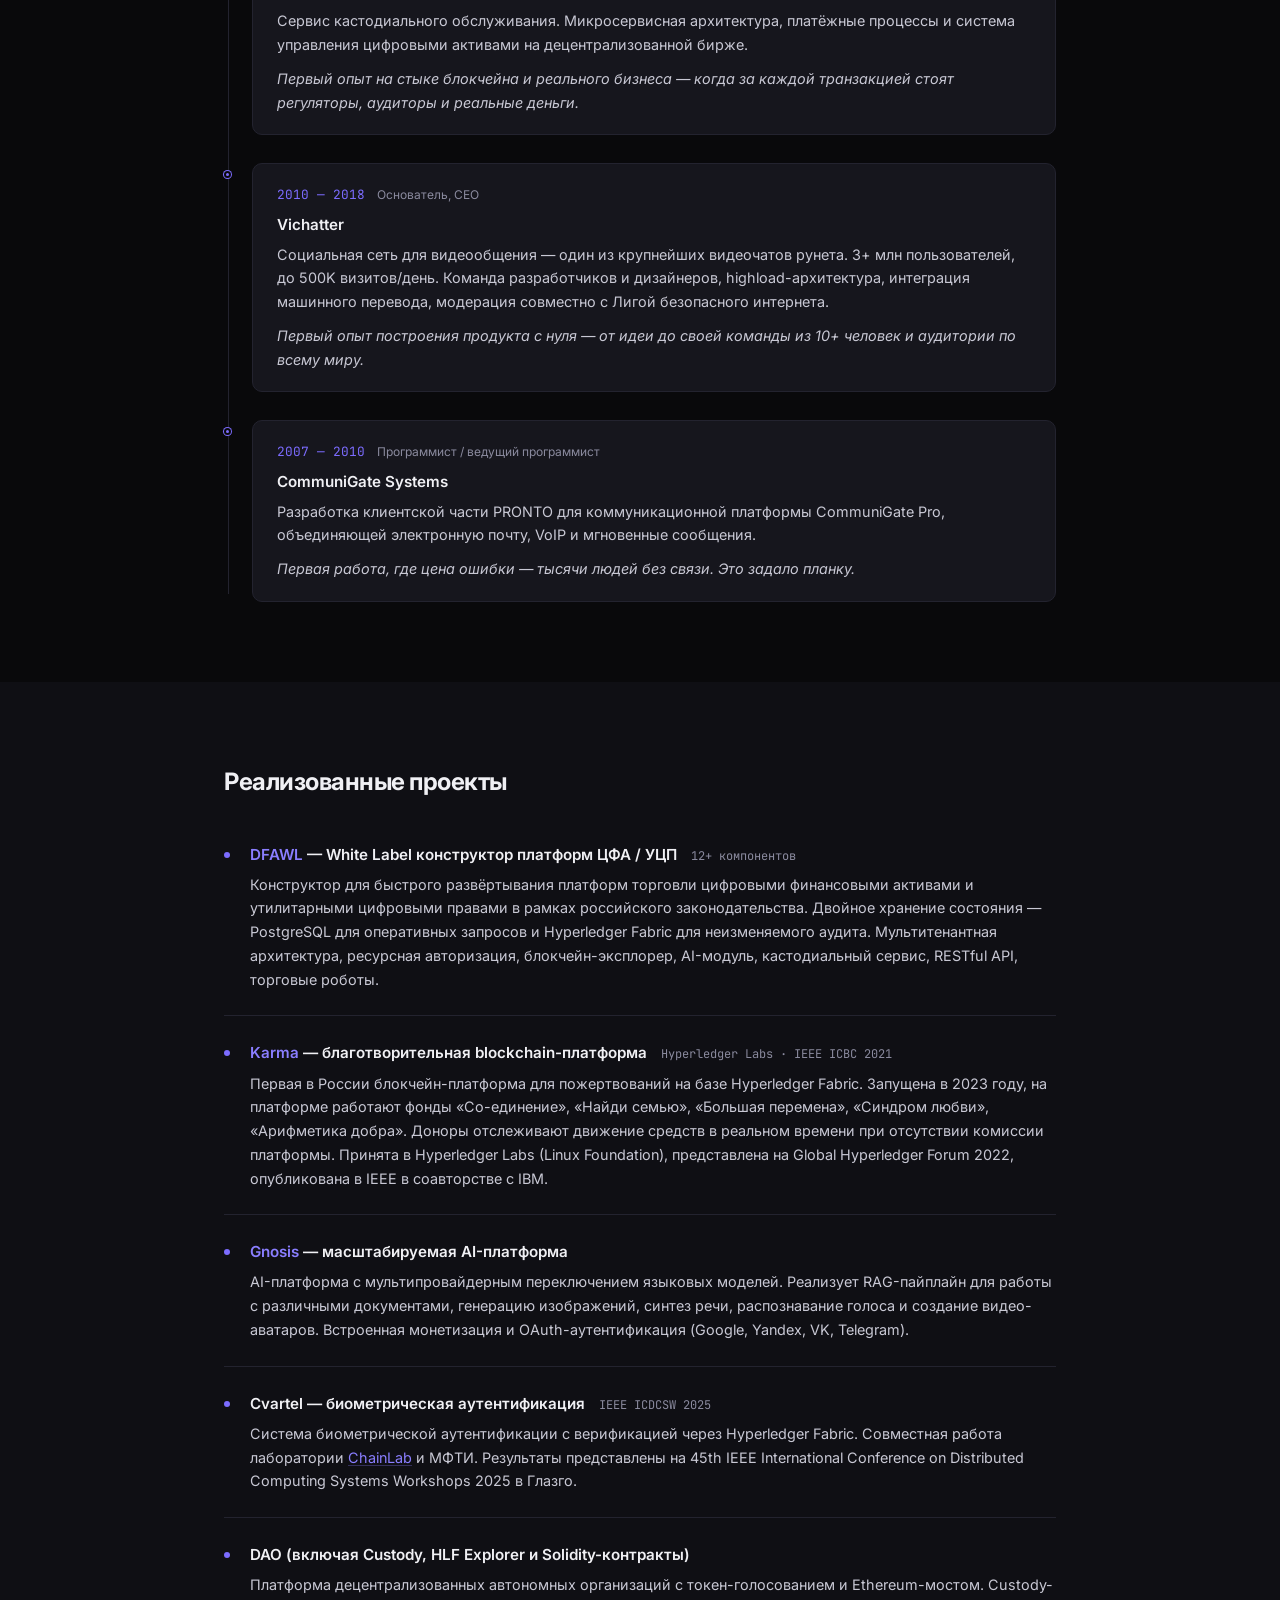
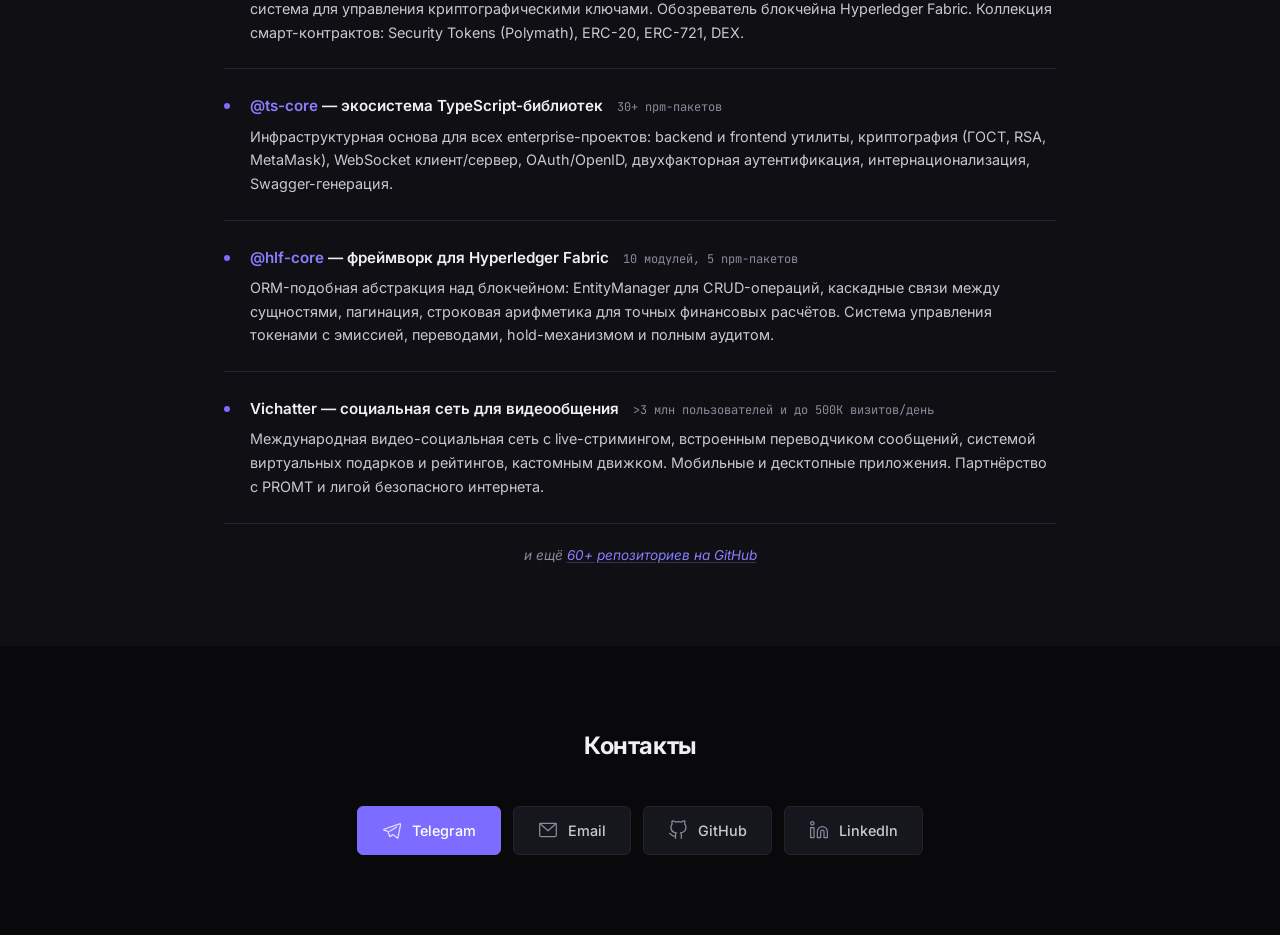
==== commit 6c5a880c: "CommuniGate: «Старший» → «Программист» в должности Co-Authored-By: Claude Opus 4.6 (1M context) <nor" ====
--- a/index.html
+++ b/index.html
@@ -530,7 +530,7 @@
             <div class="timeline__card">
               <div class="timeline__head">
                 <span class="timeline__period">2007 &mdash; 2010</span>
-                <span class="timeline__role">Старший / ведущий программист</span>
+                <span class="timeline__role">Программист / ведущий программист</span>
               </div>
               <h3>CommuniGate Systems</h3>
               <p>
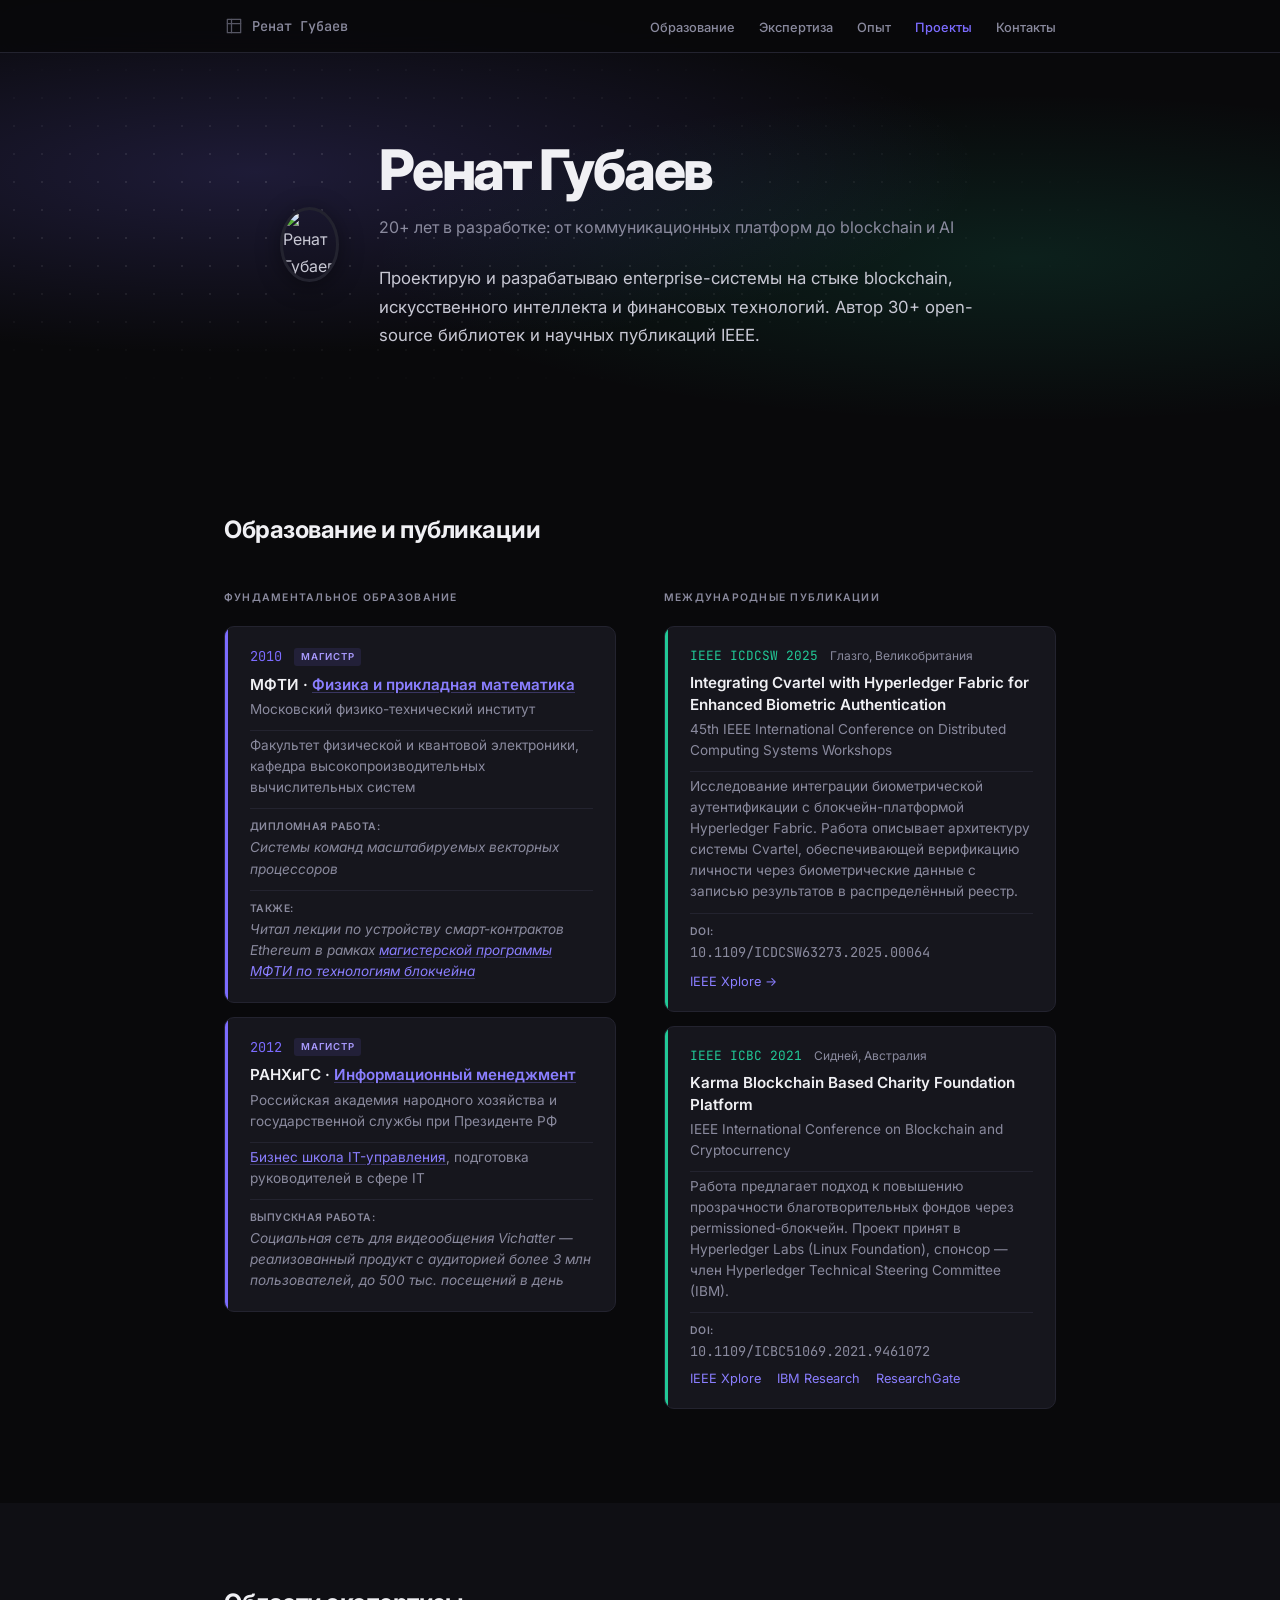
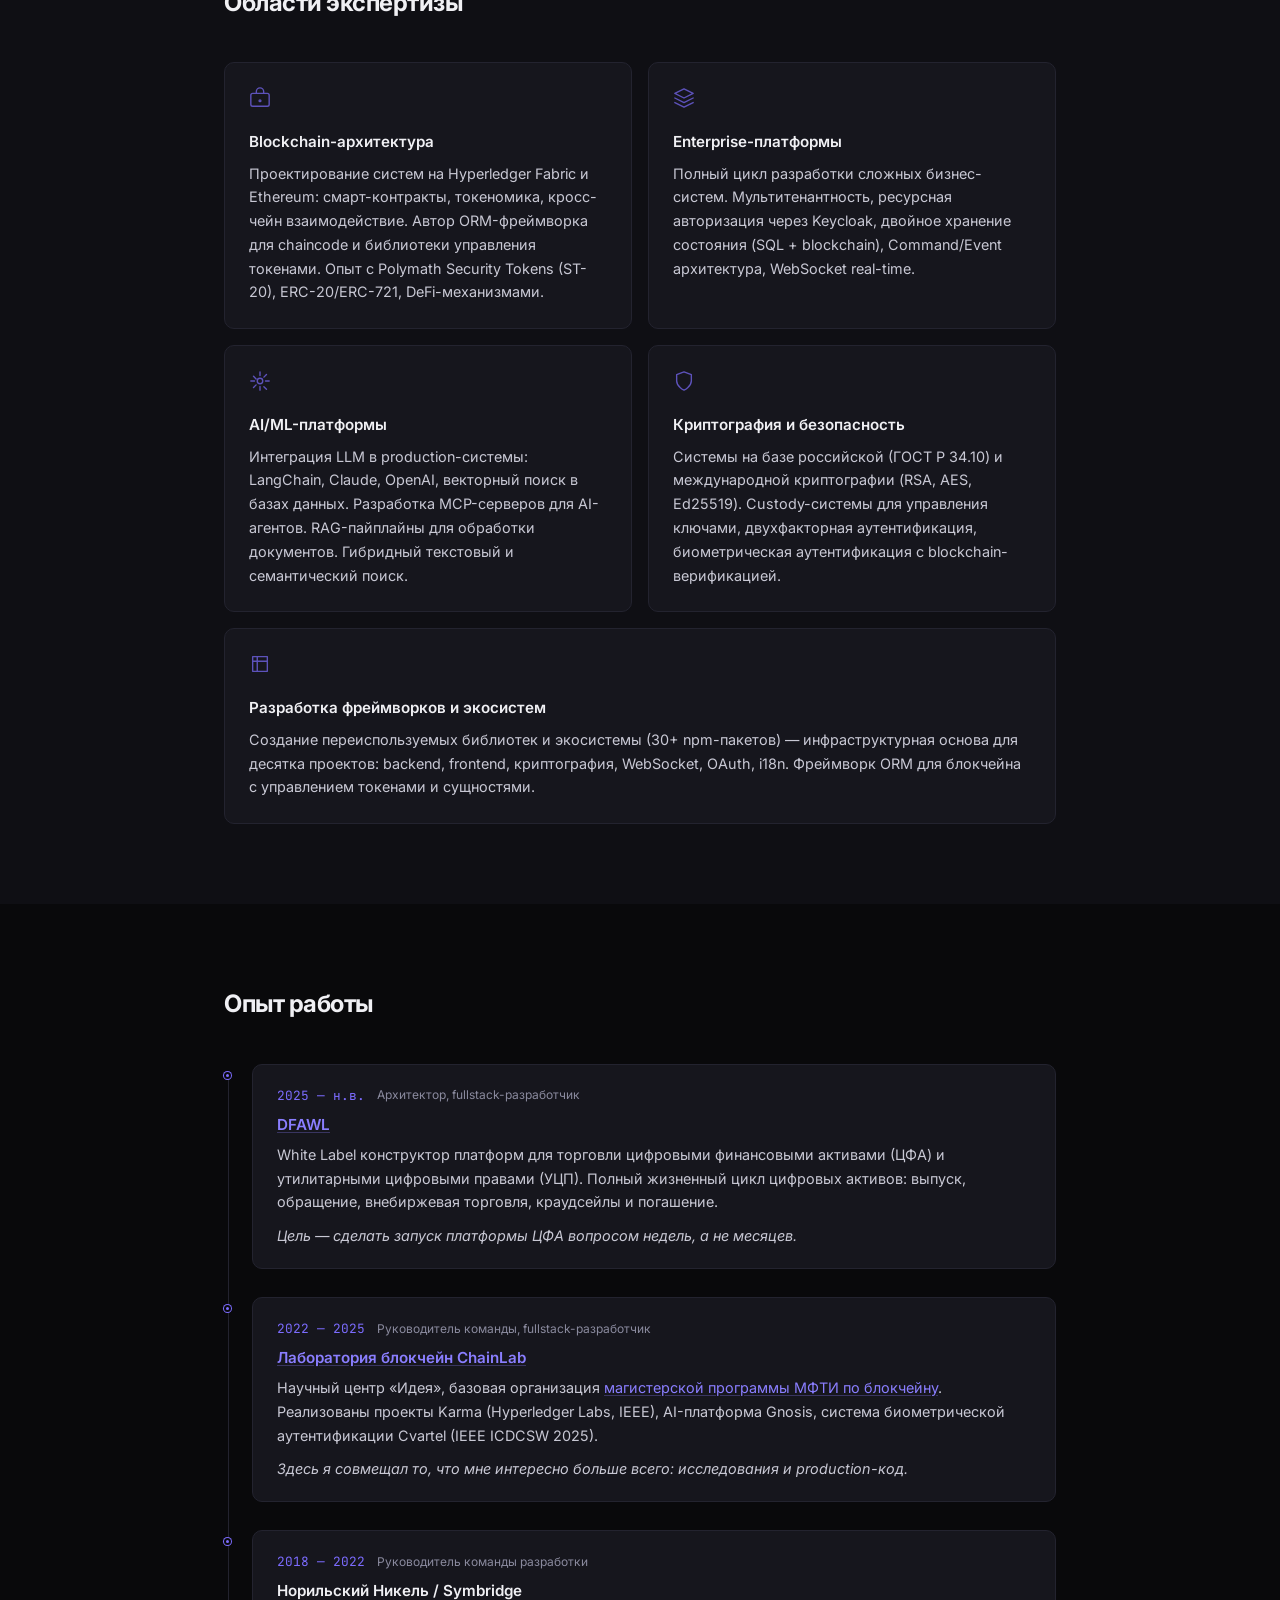
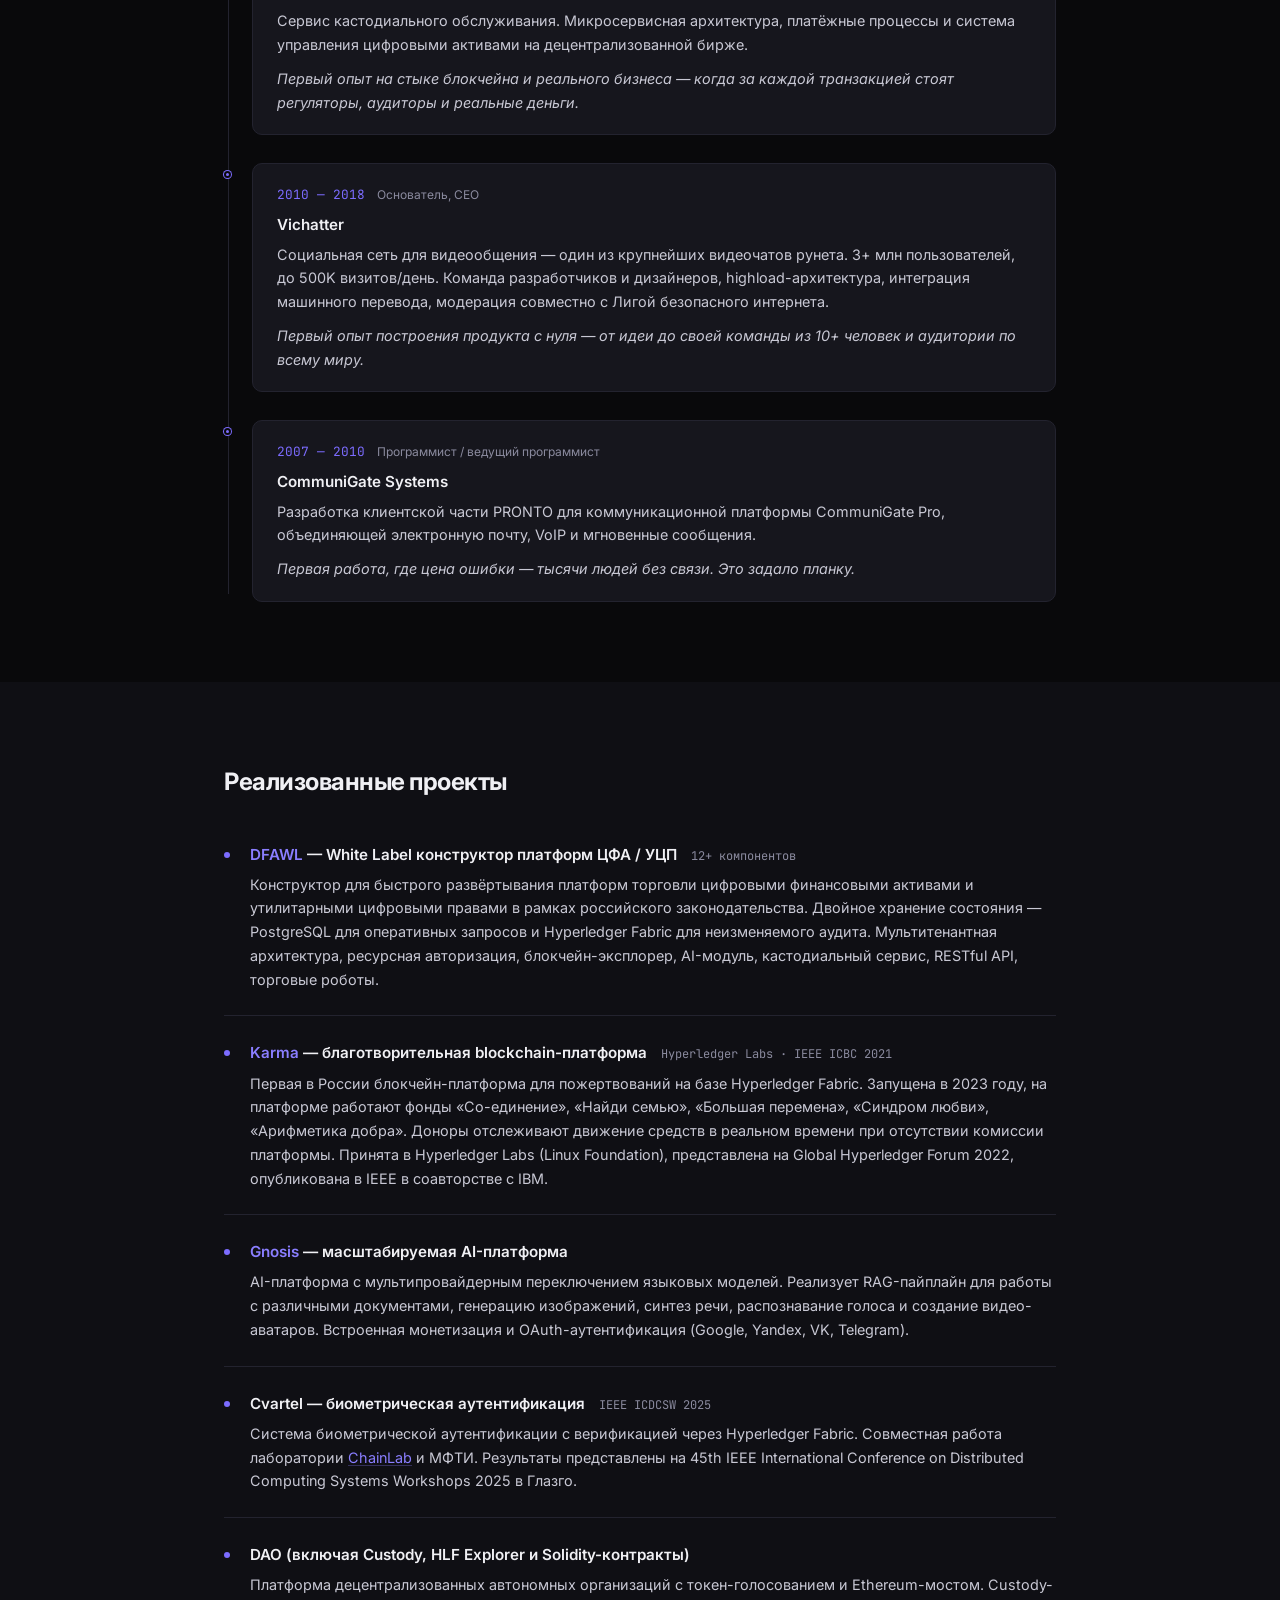
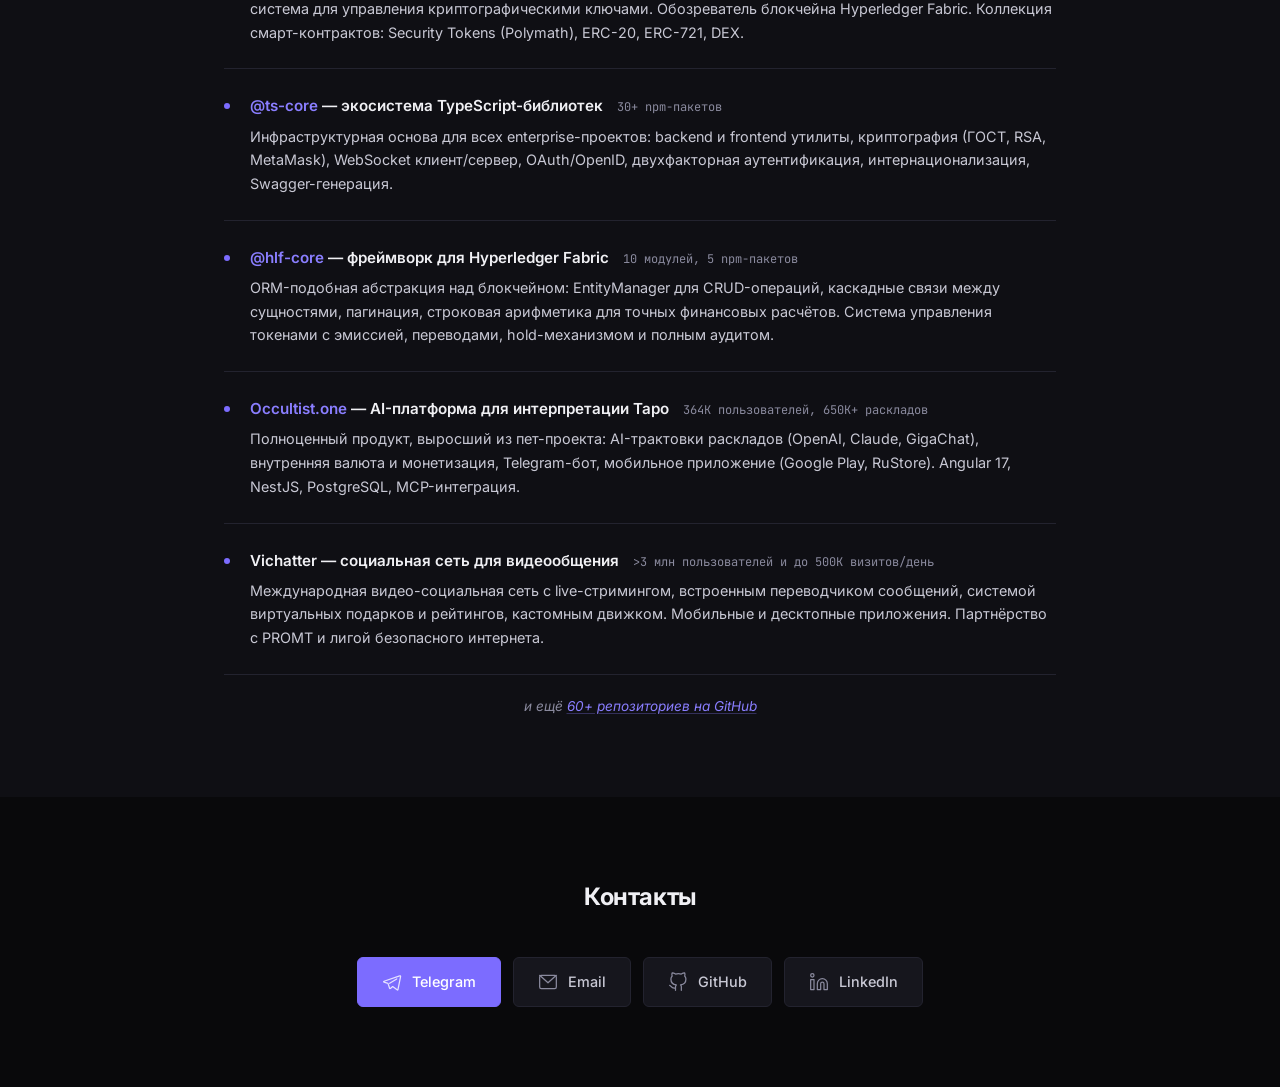
==== commit 0668d4db: "Добавлен проект Occultist.one в портфолио AI-платформа для интерпретации Таро: 364K пользователей, 6" ====
--- a/index.html
+++ b/index.html
@@ -716,6 +716,31 @@
             <div class="project__marker"></div>
             <div class="project__body">
               <div class="project__head">
+                <h3>
+                  <a
+                    href="https://occultist.one"
+                    target="_blank"
+                    rel="noopener"
+                    >Occultist.one</a
+                  >&nbsp;&mdash; AI-платформа для интерпретации Таро
+                </h3>
+                <span class="project__scale"
+                  >364K пользователей, 650K+ раскладов</span
+                >
+              </div>
+              <p>
+                Полноценный продукт, выросший из пет-проекта: AI-трактовки
+                раскладов (OpenAI, Claude, GigaChat), внутренняя валюта и
+                монетизация, Telegram-бот, мобильное приложение (Google Play,
+                RuStore). Angular&nbsp;17, NestJS, PostgreSQL, MCP-интеграция.
+              </p>
+            </div>
+          </article>
+
+          <article class="project">
+            <div class="project__marker"></div>
+            <div class="project__body">
+              <div class="project__head">
                 <h3>Vichatter&nbsp;&mdash; социальная сеть для видеообщения</h3>
                 <span class="project__scale"
                   >>3 млн пользователей и до 500K визитов/день</span
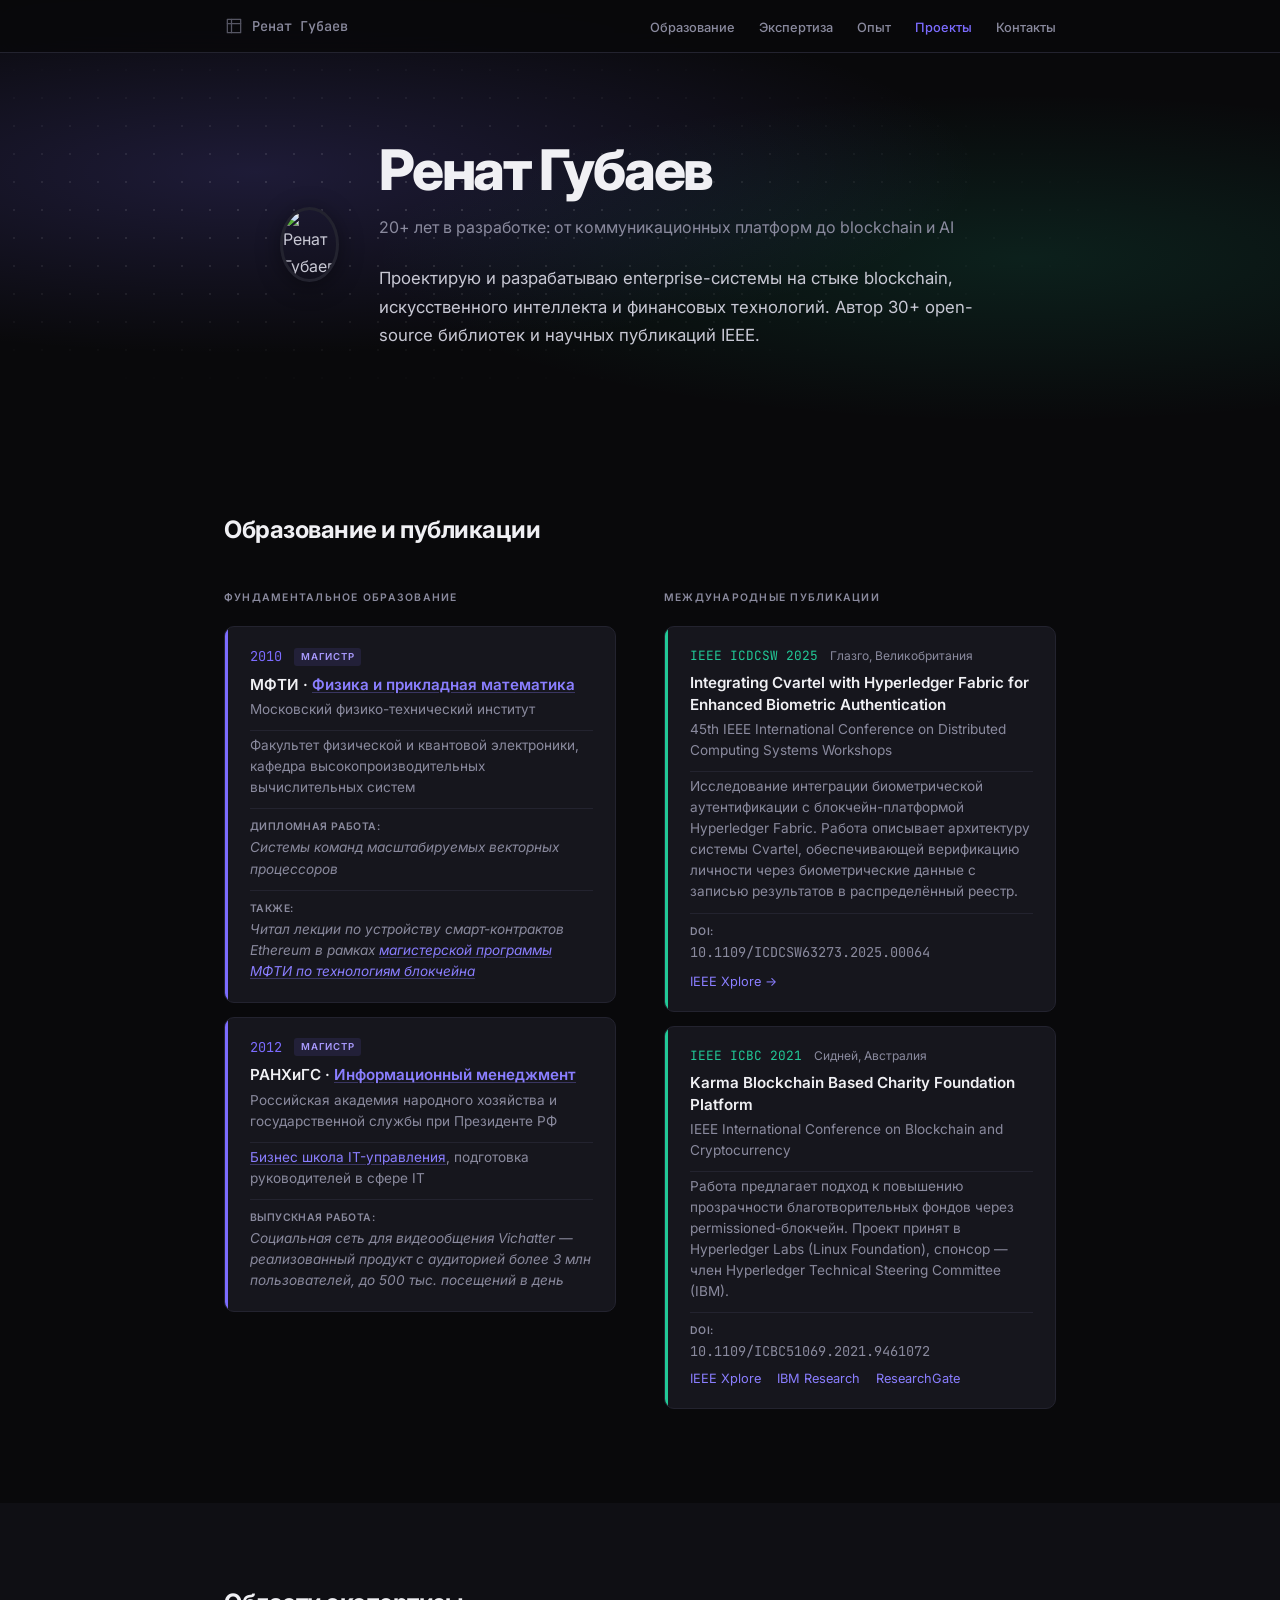
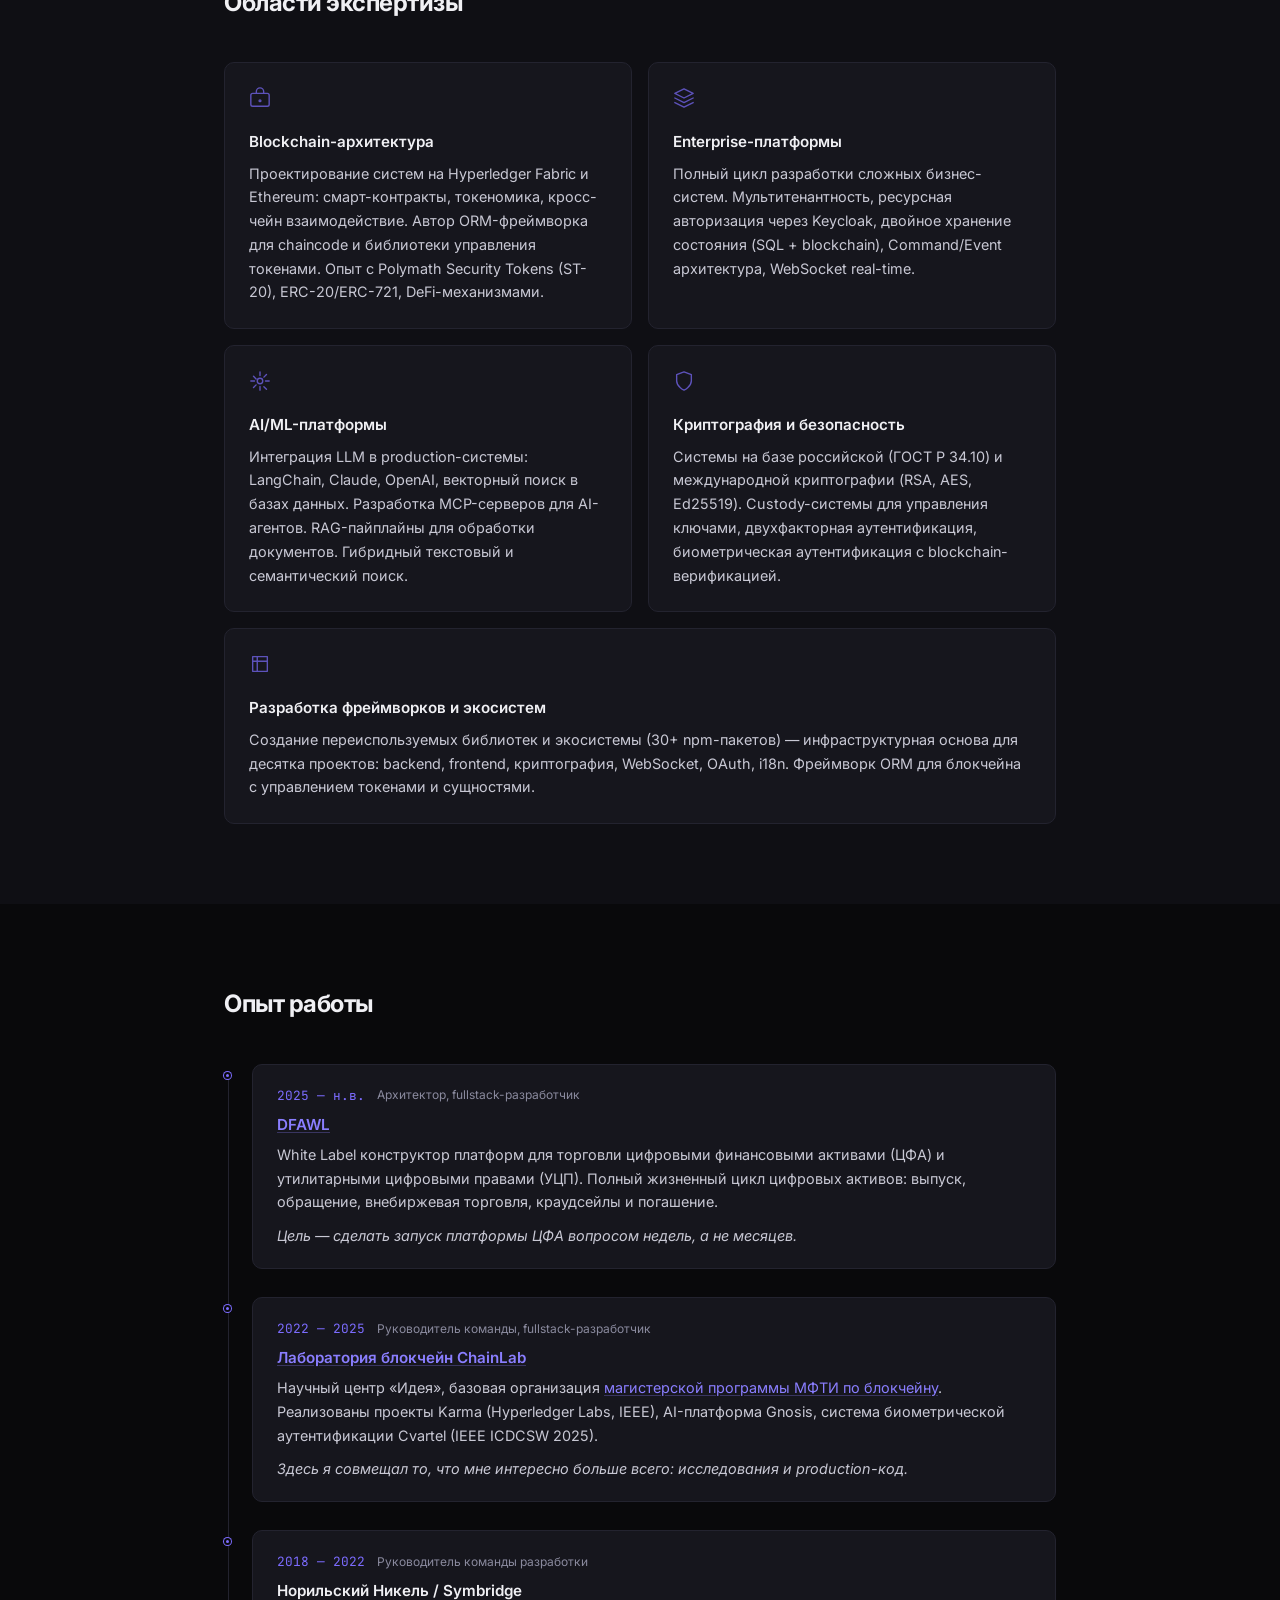
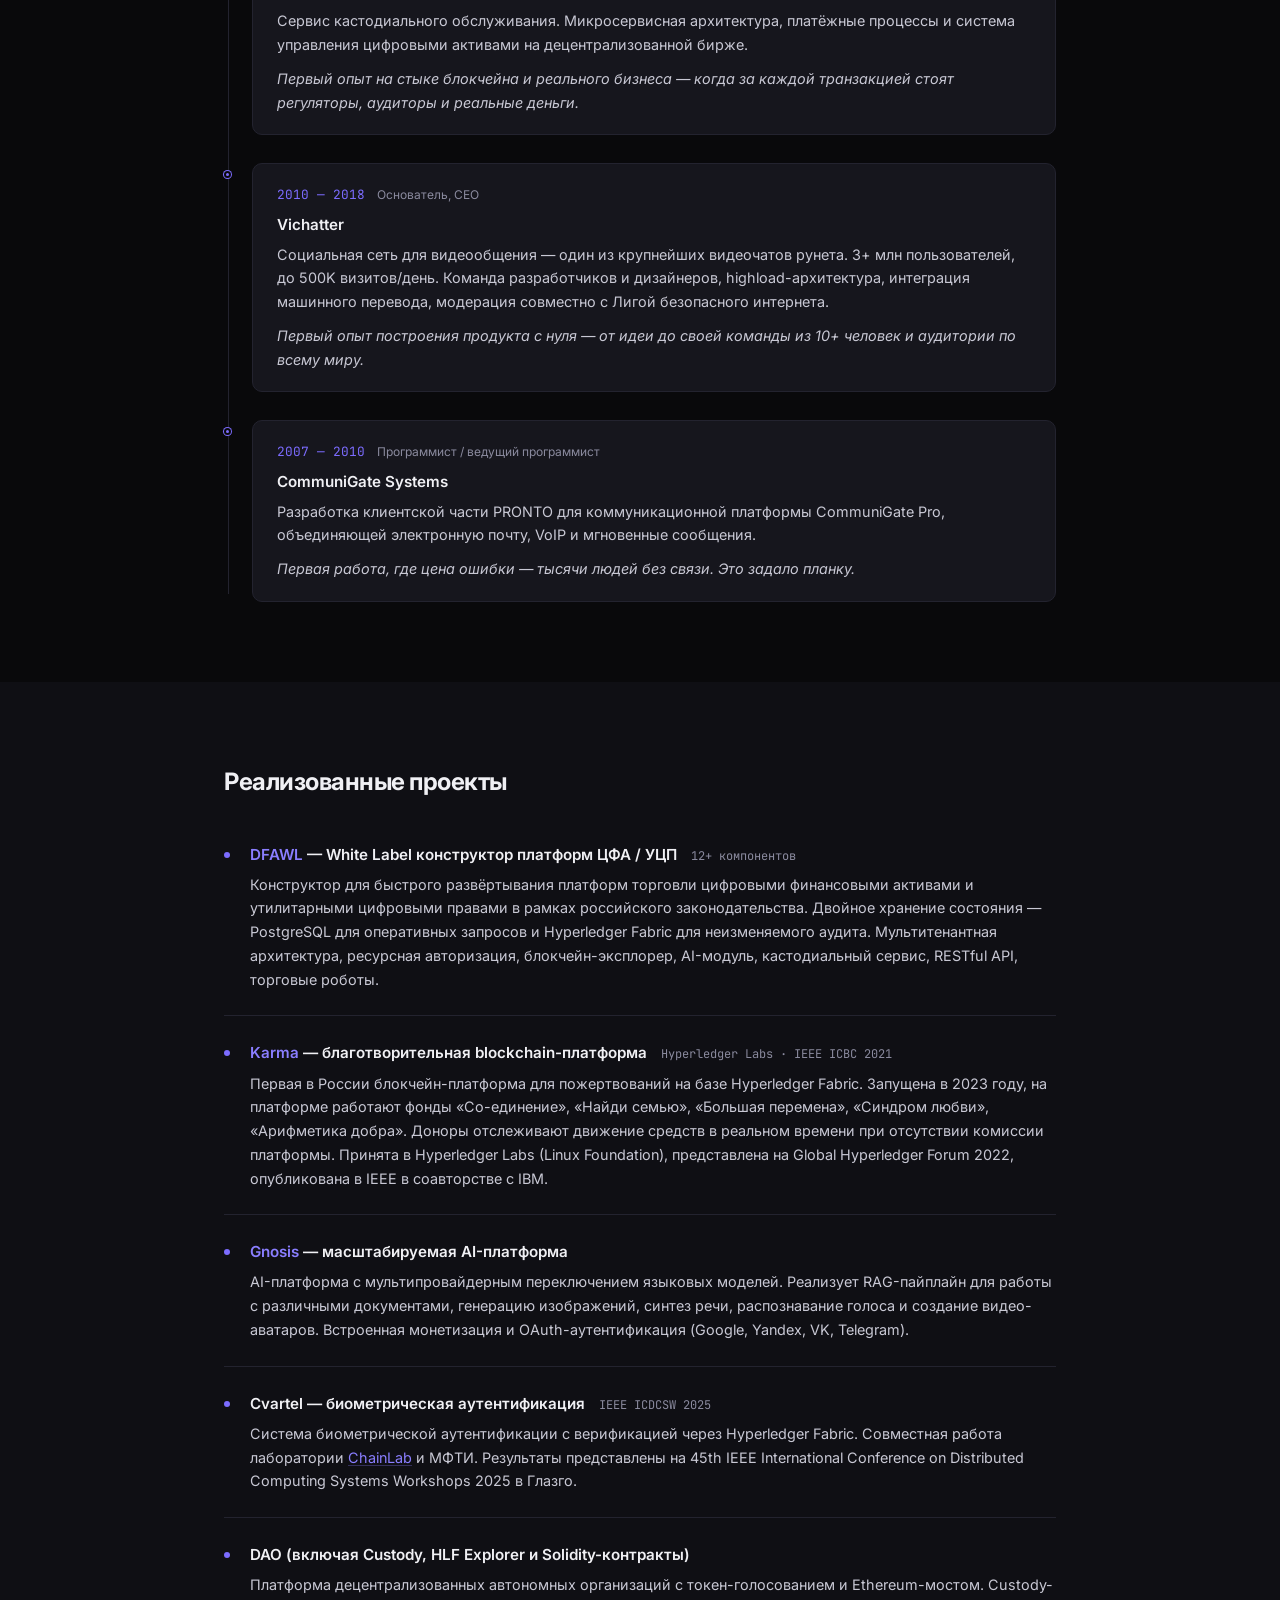
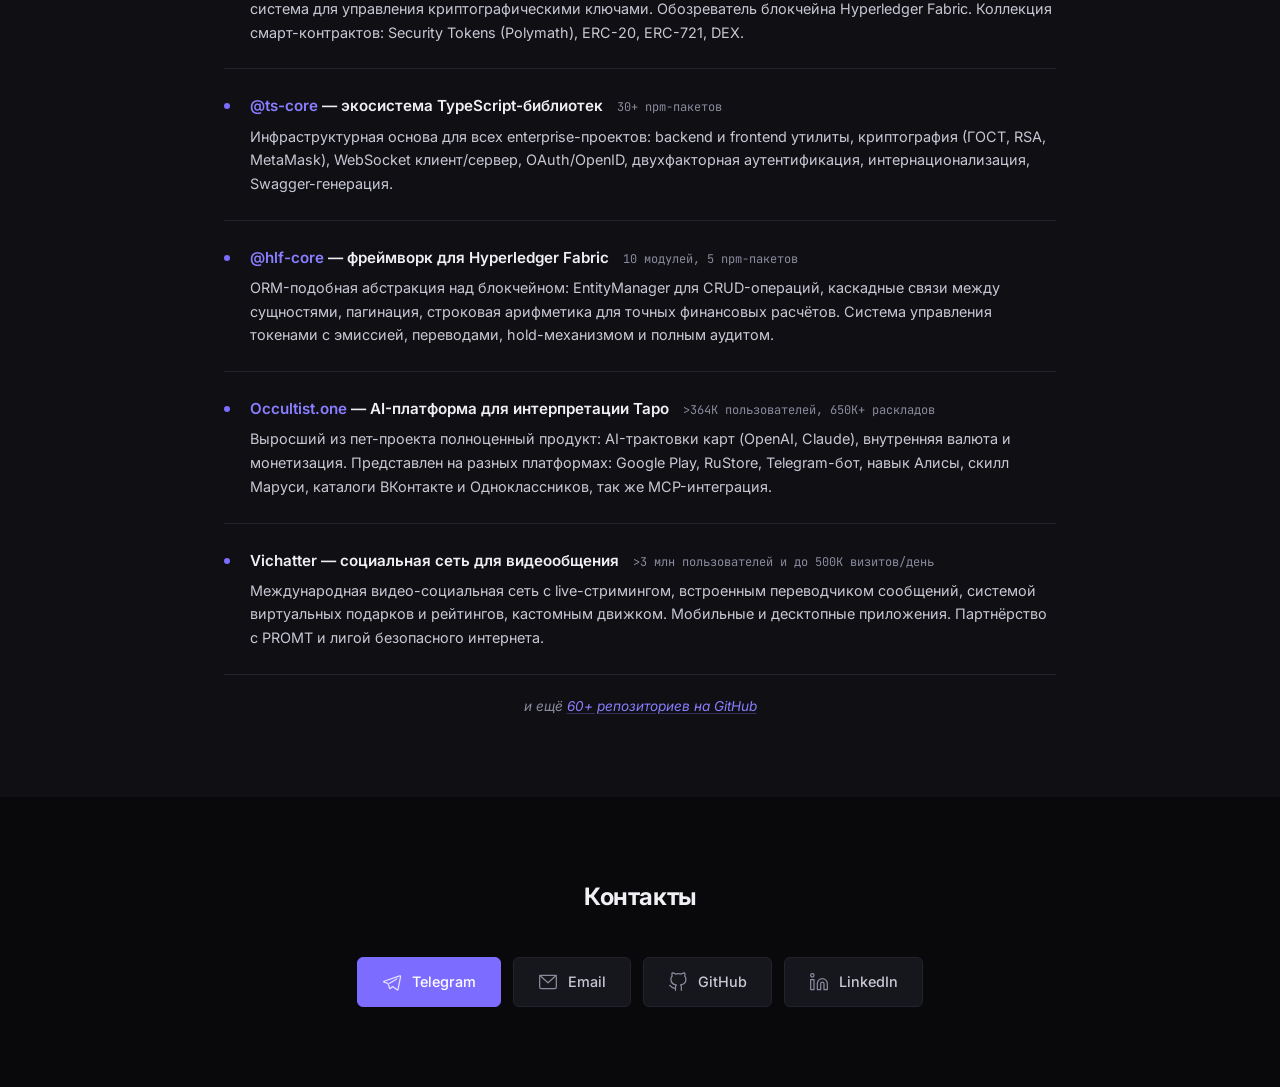
==== commit 4098e0fd: "Форматирование index.html Co-Authored-By: Claude Opus 4.6 (1M context) <noreply@anthropic.com>" ====
--- a/index.html
+++ b/index.html
@@ -9,7 +9,10 @@
       content="Ренат Губаев - fullstack-разработчик, blockchain-архитектор. МФТИ, РАНХиГС, публикации IEEE, open-source библиотеки."
     />
 
-    <meta name="google-site-verification" content="nejTlyol4ntgnsvWBmmOYXZHYfpRieYmGeverqvincs" />
+    <meta
+      name="google-site-verification"
+      content="nejTlyol4ntgnsvWBmmOYXZHYfpRieYmGeverqvincs"
+    />
     <meta name="yandex-verification" content="a88fcde494d6a024" />
 
     <link rel="canonical" href="https://manhattandoctor.github.io/" />
@@ -17,21 +20,42 @@
     <!-- Open Graph -->
     <meta property="og:type" content="website" />
     <meta property="og:url" content="https://manhattandoctor.github.io/" />
-    <meta property="og:title" content="Ренат Губаев - fullstack-разработчик, blockchain-архитектор" />
-    <meta property="og:description" content="20+ лет в разработке: enterprise-системы на стыке blockchain, AI и финтеха. МФТИ, РАНХиГС, 2 публикации IEEE, 30+ npm-пакетов." />
-    <meta property="og:image" content="https://manhattandoctor.github.io/og-image.png" />
+    <meta
+      property="og:title"
+      content="Ренат Губаев - fullstack-разработчик, blockchain-архитектор"
+    />
+    <meta
+      property="og:description"
+      content="20+ лет в разработке: enterprise-системы на стыке blockchain, AI и финтеха. МФТИ, РАНХиГС, 2 публикации IEEE, 30+ npm-пакетов."
+    />
+    <meta
+      property="og:image"
+      content="https://manhattandoctor.github.io/og-image.png"
+    />
     <meta property="og:image:width" content="1200" />
     <meta property="og:image:height" content="630" />
     <meta property="og:locale" content="ru_RU" />
 
     <!-- Twitter Card -->
     <meta name="twitter:card" content="summary_large_image" />
-    <meta name="twitter:title" content="Ренат Губаев - fullstack-разработчик, blockchain-архитектор" />
-    <meta name="twitter:description" content="20+ лет в разработке: enterprise-системы на стыке blockchain, AI и финтеха." />
-    <meta name="twitter:image" content="https://manhattandoctor.github.io/og-image.png" />
+    <meta
+      name="twitter:title"
+      content="Ренат Губаев - fullstack-разработчик, blockchain-архитектор"
+    />
+    <meta
+      name="twitter:description"
+      content="20+ лет в разработке: enterprise-системы на стыке blockchain, AI и финтеха."
+    />
+    <meta
+      name="twitter:image"
+      content="https://manhattandoctor.github.io/og-image.png"
+    />
 
     <!-- Favicon -->
-    <link rel="icon" href="data:image/svg+xml,%3Csvg xmlns='http://www.w3.org/2000/svg' viewBox='0 0 100 100'%3E%3Crect width='100' height='100' rx='16' fill='%237c6cff'/%3E%3Ctext x='50' y='54' font-family='system-ui,sans-serif' font-size='42' font-weight='700' fill='white' text-anchor='middle' dominant-baseline='central'%3E%D0%A0%D0%93%3C/text%3E%3C/svg%3E" />
+    <link
+      rel="icon"
+      href="data:image/svg+xml,%3Csvg xmlns='http://www.w3.org/2000/svg' viewBox='0 0 100 100'%3E%3Crect width='100' height='100' rx='16' fill='%237c6cff'/%3E%3Ctext x='50' y='54' font-family='system-ui,sans-serif' font-size='42' font-weight='700' fill='white' text-anchor='middle' dominant-baseline='central'%3E%D0%A0%D0%93%3C/text%3E%3C/svg%3E"
+    />
 
     <link rel="preconnect" href="https://fonts.googleapis.com" />
     <link rel="preconnect" href="https://fonts.gstatic.com" crossorigin />
@@ -41,53 +65,79 @@
       href="https://fonts.googleapis.com/css2?family=Inter:wght@300;400;500;600;700;800&family=JetBrains+Mono:wght@400;500&display=swap"
       rel="stylesheet"
       media="print"
-      onload="this.media='all'"
+      onload="this.media = 'all'"
     />
-    <noscript><link href="https://fonts.googleapis.com/css2?family=Inter:wght@300;400;500;600;700;800&family=JetBrains+Mono:wght@400;500&display=swap" rel="stylesheet" /></noscript>
+    <noscript
+      ><link
+        href="https://fonts.googleapis.com/css2?family=Inter:wght@300;400;500;600;700;800&family=JetBrains+Mono:wght@400;500&display=swap"
+        rel="stylesheet"
+    /></noscript>
 
     <!-- JSON-LD -->
     <script type="application/ld+json">
-    {
-      "@context": "https://schema.org",
-      "@type": "Person",
-      "name": "Ренат Губаев",
-      "jobTitle": "Fullstack-разработчик, blockchain-архитектор",
-      "url": "https://manhattandoctor.github.io/",
-      "inLanguage": "ru",
-      "image": "https://manhattandoctor.github.io/og-image.png",
-      "sameAs": [
-        "https://github.com/ManhattanDoctor",
-        "https://ru.linkedin.com/in/renat-gubaev-a50349154",
-        "https://t.me/renatgubaev",
-        "https://www.npmjs.com/~renatg"
-      ],
-      "alumniOf": [
-        {
-          "@type": "CollegeOrUniversity",
-          "name": "МФТИ (Московский физико-технический институт)"
-        },
-        {
-          "@type": "CollegeOrUniversity",
-          "name": "РАНХиГС (Бизнес школа IT-управления)"
-        }
-      ],
-      "knowsAbout": ["Blockchain", "Hyperledger Fabric", "Ethereum", "TypeScript", "AI/ML", "Cryptography"],
-      "description": "20+ лет в разработке: enterprise-системы на стыке blockchain, AI и финтеха. Автор 30+ npm-пакетов, соавтор 2 публикаций IEEE."
-    }
+      {
+        "@context": "https://schema.org",
+        "@type": "Person",
+        "name": "Ренат Губаев",
+        "jobTitle": "Fullstack-разработчик, blockchain-архитектор",
+        "url": "https://manhattandoctor.github.io/",
+        "inLanguage": "ru",
+        "image": "https://manhattandoctor.github.io/og-image.png",
+        "sameAs": [
+          "https://github.com/ManhattanDoctor",
+          "https://ru.linkedin.com/in/renat-gubaev-a50349154",
+          "https://t.me/renatgubaev",
+          "https://www.npmjs.com/~renatg"
+        ],
+        "alumniOf": [
+          {
+            "@type": "CollegeOrUniversity",
+            "name": "МФТИ (Московский физико-технический институт)"
+          },
+          {
+            "@type": "CollegeOrUniversity",
+            "name": "РАНХиГС (Бизнес школа IT-управления)"
+          }
+        ],
+        "knowsAbout": [
+          "Blockchain",
+          "Hyperledger Fabric",
+          "Ethereum",
+          "TypeScript",
+          "AI/ML",
+          "Cryptography"
+        ],
+        "description": "20+ лет в разработке: enterprise-системы на стыке blockchain, AI и финтеха. Автор 30+ npm-пакетов, соавтор 2 публикаций IEEE."
+      }
     </script>
   </head>
   <body>
     <nav class="nav" id="nav" aria-label="Главная навигация">
       <div class="nav__container">
         <a href="#top" class="nav__brand" title="Ренат Губаев">
-          <svg class="nav__icon" viewBox="0 0 24 24" width="20" height="20" fill="none" stroke="currentColor" stroke-width="1.5" stroke-linecap="round" stroke-linejoin="round">
-            <path d="M4 4h16v16H4z"/>
-            <path d="M4 9h16"/>
-            <path d="M9 4v16"/>
+          <svg
+            class="nav__icon"
+            viewBox="0 0 24 24"
+            width="20"
+            height="20"
+            fill="none"
+            stroke="currentColor"
+            stroke-width="1.5"
+            stroke-linecap="round"
+            stroke-linejoin="round"
+          >
+            <path d="M4 4h16v16H4z" />
+            <path d="M4 9h16" />
+            <path d="M9 4v16" />
           </svg>
           <span>Ренат Губаев</span>
         </a>
-        <button class="nav__toggle" id="navToggle" aria-label="Открыть меню" aria-expanded="false">
+        <button
+          class="nav__toggle"
+          id="navToggle"
+          aria-label="Открыть меню"
+          aria-expanded="false"
+        >
           <span></span><span></span><span></span>
         </button>
         <ul class="nav__menu" id="navMenu">
@@ -101,703 +151,824 @@
     </nav>
 
     <main>
-    <!-- Header -->
-    <header class="header" id="top">
-      <div class="header__bg"></div>
-      <div class="container">
-        <div class="header__content fade-in">
-          <picture>
-            <source
-              srcset="photo-200.webp 200w, photo-400.webp 400w"
-              sizes="260px"
-              type="image/webp"
-            />
-            <img
-              src="photo-200.png"
-              srcset="photo-200.png 200w, photo-400.png 400w"
-              sizes="260px"
-              alt="Ренат Губаев"
-              class="header__photo"
-              width="260"
-              height="260"
-              loading="eager"
-            />
-          </picture>
-          <div class="header__text">
-            <h1>Ренат Губаев</h1>
-            <p class="header__role">
-              20+ лет в разработке: от коммуникационных платформ до blockchain и
-              AI
-            </p>
-            <p class="header__summary">
-              Проектирую и разрабатываю enterprise-системы на стыке blockchain,
-              искусственного интеллекта и финансовых технологий. Автор 30+
-              open-source библиотек и научных публикаций IEEE.
-            </p>
+      <!-- Header -->
+      <header class="header" id="top">
+        <div class="header__bg"></div>
+        <div class="container">
+          <div class="header__content fade-in">
+            <picture>
+              <source
+                srcset="photo-200.webp 200w, photo-400.webp 400w"
+                sizes="260px"
+                type="image/webp"
+              />
+              <img
+                src="photo-200.png"
+                srcset="photo-200.png 200w, photo-400.png 400w"
+                sizes="260px"
+                alt="Ренат Губаев"
+                class="header__photo"
+                width="260"
+                height="260"
+                loading="eager"
+              />
+            </picture>
+            <div class="header__text">
+              <h1>Ренат Губаев</h1>
+              <p class="header__role">
+                20+ лет в разработке: от коммуникационных платформ до blockchain
+                и AI
+              </p>
+              <p class="header__summary">
+                Проектирую и разрабатываю enterprise-системы на стыке
+                blockchain, искусственного интеллекта и финансовых технологий.
+                Автор 30+ open-source библиотек и научных публикаций IEEE.
+              </p>
+            </div>
           </div>
         </div>
-      </div>
-    </header>
-
-    <!-- Education & Publications -->
-    <section class="section" id="academic" aria-label="Образование и публикации">
-      <div class="container">
-        <h2 class="section__title">Образование и публикации</h2>
-        <div class="two-col fade-in">
-          <div>
-            <h3 class="label">Фундаментальное образование</h3>
-
-            <div class="card">
-              <div class="card__accent"></div>
-              <div class="card__body">
-                <div class="card__top">
-                  <span class="card__year">2010</span>
-                  <span class="card__degree">Магистр</span>
-                </div>
-                <h4>
-                  МФТИ &middot;
+      </header>
+
+      <!-- Education & Publications -->
+      <section
+        class="section"
+        id="academic"
+        aria-label="Образование и публикации"
+      >
+        <div class="container">
+          <h2 class="section__title">Образование и публикации</h2>
+          <div class="two-col fade-in">
+            <div>
+              <h3 class="label">Фундаментальное образование</h3>
+
+              <div class="card">
+                <div class="card__accent"></div>
+                <div class="card__body">
+                  <div class="card__top">
+                    <span class="card__year">2010</span>
+                    <span class="card__degree">Магистр</span>
+                  </div>
+                  <h4>
+                    МФТИ &middot;
+                    <a
+                      href="https://ru.wikipedia.org/wiki/Московский_физико-технический_институт#факультет_физической_и_квантовой_электроники_(ФФКЭ)"
+                      target="_blank"
+                      rel="noopener"
+                      >Физика и прикладная математика</a
+                    >
+                  </h4>
+                  <p class="card__sub card__sub--divider">
+                    Московский физико-технический институт
+                  </p>
+                  <p class="card__sub">
+                    Факультет физической и квантовой электроники, кафедра
+                    высокопроизводительных вычислительных систем
+                  </p>
+                  <p class="card__thesis">
+                    <span class="card__thesis-label">Дипломная работа:</span>
+                    Системы команд масштабируемых векторных процессоров
+                  </p>
+                  <p class="card__thesis">
+                    <span class="card__thesis-label">Также:</span> Читал лекции
+                    по устройству смарт-контрактов Ethereum в рамках
+                    <a
+                      href="https://blockchain.mipt.ru"
+                      target="_blank"
+                      rel="noopener"
+                      >магистерской программы МФТИ по технологиям блокчейна</a
+                    >
+                  </p>
+                </div>
+              </div>
+
+              <div class="card">
+                <div class="card__accent"></div>
+                <div class="card__body">
+                  <div class="card__top">
+                    <span class="card__year">2012</span>
+                    <span class="card__degree">Магистр</span>
+                  </div>
+                  <h4>
+                    РАНХиГС &middot;
+                    <a
+                      href="https://mbacio.ru/msc-it"
+                      target="_blank"
+                      rel="noopener"
+                      >Информационный менеджмент</a
+                    >
+                  </h4>
+                  <p class="card__sub card__sub--divider">
+                    Российская академия народного хозяйства и государственной
+                    службы при Президенте РФ
+                  </p>
+                  <p class="card__sub">
+                    <a href="https://mbacio.ru" target="_blank" rel="noopener"
+                      >Бизнес школа IT-управления</a
+                    >, подготовка руководителей в сфере IT
+                  </p>
+                  <p class="card__thesis">
+                    <span class="card__thesis-label">Выпускная работа:</span>
+                    Социальная сеть для видеообщения Vichatter&nbsp;&mdash;
+                    реализованный продукт с аудиторией более 3&nbsp;млн
+                    пользователей, до 500&nbsp;тыс. посещений в день
+                  </p>
+                </div>
+              </div>
+            </div>
+
+            <div>
+              <h3 class="label">Международные публикации</h3>
+
+              <div class="card">
+                <div class="card__accent card__accent--pub"></div>
+                <div class="card__body">
+                  <div class="card__top">
+                    <span class="card__venue">IEEE ICDCSW 2025</span>
+                    <span class="card__location">Глазго, Великобритания</span>
+                  </div>
+                  <h4>
+                    Integrating Cvartel with Hyperledger Fabric for Enhanced
+                    Biometric Authentication
+                  </h4>
+                  <p class="card__sub card__sub--divider">
+                    45th IEEE International Conference on Distributed Computing
+                    Systems Workshops
+                  </p>
+                  <p class="card__sub">
+                    Исследование интеграции биометрической аутентификации с
+                    блокчейн-платформой Hyperledger Fabric. Работа описывает
+                    архитектуру системы Cvartel, обеспечивающей верификацию
+                    личности через биометрические данные с записью результатов в
+                    распределённый реестр.
+                  </p>
+                  <p class="card__thesis">
+                    <span class="card__thesis-label">DOI:</span>
+                    <span style="font-family: var(--mono); font-style: normal"
+                      >10.1109/ICDCSW63273.2025.00064</span
+                    >
+                  </p>
                   <a
-                    href="https://ru.wikipedia.org/wiki/Московский_физико-технический_институт#факультет_физической_и_квантовой_электроники_(ФФКЭ)"
+                    href="https://ieeexplore.ieee.org/document/11262628"
+                    class="card__link"
                     target="_blank"
                     rel="noopener"
-                    >Физика и прикладная математика</a
-                  >
-                </h4>
-                <p class="card__sub card__sub--divider">
-                  Московский физико-технический институт
-                </p>
-                <p class="card__sub">
-                  Факультет физической и квантовой электроники, кафедра
-                  высокопроизводительных вычислительных систем
-                </p>
-                <p class="card__thesis">
-                  <span class="card__thesis-label">Дипломная работа:</span>
-                  Системы команд масштабируемых векторных процессоров
-                </p>
-                <p class="card__thesis">
-                  <span class="card__thesis-label">Также:</span> Читал лекции
-                  по устройству смарт-контрактов Ethereum в рамках
+                    >IEEE Xplore &rarr;</a
+                  >
+                </div>
+              </div>
+
+              <div class="card">
+                <div class="card__accent card__accent--pub"></div>
+                <div class="card__body">
+                  <div class="card__top">
+                    <span class="card__venue">IEEE ICBC 2021</span>
+                    <span class="card__location">Сидней, Австралия</span>
+                  </div>
+                  <h4>Karma Blockchain Based Charity Foundation Platform</h4>
+                  <p class="card__sub card__sub--divider">
+                    IEEE International Conference on Blockchain and
+                    Cryptocurrency
+                  </p>
+                  <p class="card__sub">
+                    Работа предлагает подход к повышению прозрачности
+                    благотворительных фондов через permissioned-блокчейн. Проект
+                    принят в Hyperledger Labs (Linux Foundation),
+                    спонсор&nbsp;&mdash; член Hyperledger Technical Steering
+                    Committee (IBM).
+                  </p>
+                  <p class="card__thesis">
+                    <span class="card__thesis-label">DOI:</span>
+                    <span style="font-family: var(--mono); font-style: normal"
+                      >10.1109/ICBC51069.2021.9461072</span
+                    >
+                  </p>
+                  <div class="card__links">
+                    <a
+                      href="https://ieeexplore.ieee.org/document/9461072/"
+                      target="_blank"
+                      rel="noopener"
+                      >IEEE Xplore</a
+                    >
+                    <a
+                      href="https://research.ibm.com/publications/karma-blockchain-based-charity-foundation-platform"
+                      target="_blank"
+                      rel="noopener"
+                      >IBM Research</a
+                    >
+                    <a
+                      href="https://www.researchgate.net/publication/352724815"
+                      target="_blank"
+                      rel="noopener"
+                      >ResearchGate</a
+                    >
+                  </div>
+                </div>
+              </div>
+            </div>
+          </div>
+        </div>
+      </section>
+
+      <!-- Expertise -->
+      <section
+        class="section section--alt"
+        id="expertise"
+        aria-label="Области экспертизы"
+      >
+        <div class="container">
+          <h2 class="section__title">Области экспертизы</h2>
+
+          <div class="expertise__grid fade-in">
+            <div class="exp-card">
+              <svg
+                class="exp-card__icon"
+                viewBox="0 0 24 24"
+                width="22"
+                height="22"
+                fill="none"
+                stroke="currentColor"
+                stroke-width="1.5"
+                stroke-linecap="round"
+                stroke-linejoin="round"
+              >
+                <rect x="2" y="7" width="20" height="14" rx="2" />
+                <path d="M16 7V5a4 4 0 00-8 0v2" />
+                <circle cx="12" cy="15" r="1" />
+              </svg>
+              <h3>Blockchain-архитектура</h3>
+              <p>
+                Проектирование систем на Hyperledger Fabric и Ethereum:
+                смарт-контракты, токеномика, кросс-чейн взаимодействие. Автор
+                ORM-фреймворка для chaincode и библиотеки управления токенами.
+                Опыт с Polymath Security Tokens (ST-20), ERC-20/ERC-721,
+                DeFi-механизмами.
+              </p>
+            </div>
+
+            <div class="exp-card">
+              <svg
+                class="exp-card__icon"
+                viewBox="0 0 24 24"
+                width="22"
+                height="22"
+                fill="none"
+                stroke="currentColor"
+                stroke-width="1.5"
+                stroke-linecap="round"
+                stroke-linejoin="round"
+              >
+                <path d="M12 2L2 7l10 5 10-5-10-5z" />
+                <path d="M2 17l10 5 10-5" />
+                <path d="M2 12l10 5 10-5" />
+              </svg>
+              <h3>Enterprise-платформы</h3>
+              <p>
+                Полный цикл разработки сложных бизнес-систем. Мультитенантность,
+                ресурсная авторизация через Keycloak, двойное хранение состояния
+                (SQL&nbsp;+&nbsp;blockchain), Command/Event архитектура,
+                WebSocket real-time.
+              </p>
+            </div>
+
+            <div class="exp-card">
+              <svg
+                class="exp-card__icon"
+                viewBox="0 0 24 24"
+                width="22"
+                height="22"
+                fill="none"
+                stroke="currentColor"
+                stroke-width="1.5"
+                stroke-linecap="round"
+                stroke-linejoin="round"
+              >
+                <circle cx="12" cy="12" r="3" />
+                <path
+                  d="M12 2v4m0 12v4m-7.07-15.07l2.83 2.83m8.48 8.48l2.83 2.83M2 12h4m12 0h4M4.93 19.07l2.83-2.83m8.48-8.48l2.83-2.83"
+                />
+              </svg>
+              <h3>AI/ML-платформы</h3>
+              <p>
+                Интеграция LLM в production-системы: LangChain, Claude, OpenAI,
+                векторный поиск в базах данных. Разработка MCP-серверов для
+                AI-агентов. RAG-пайплайны для обработки документов. Гибридный
+                текстовый и семантический поиск.
+              </p>
+            </div>
+
+            <div class="exp-card">
+              <svg
+                class="exp-card__icon"
+                viewBox="0 0 24 24"
+                width="22"
+                height="22"
+                fill="none"
+                stroke="currentColor"
+                stroke-width="1.5"
+                stroke-linecap="round"
+                stroke-linejoin="round"
+              >
+                <path d="M12 22s8-4 8-10V5l-8-3-8 3v7c0 6 8 10 8 10z" />
+              </svg>
+              <h3>Криптография и безопасность</h3>
+              <p>
+                Системы на базе российской (ГОСТ&nbsp;Р&nbsp;34.10) и
+                международной криптографии (RSA, AES, Ed25519). Custody-системы
+                для управления ключами, двухфакторная аутентификация,
+                биометрическая аутентификация с blockchain-верификацией.
+              </p>
+            </div>
+
+            <div class="exp-card">
+              <svg
+                class="exp-card__icon"
+                viewBox="0 0 24 24"
+                width="22"
+                height="22"
+                fill="none"
+                stroke="currentColor"
+                stroke-width="1.5"
+                stroke-linecap="round"
+                stroke-linejoin="round"
+              >
+                <path d="M4 4h16v16H4z" />
+                <path d="M4 9h16" />
+                <path d="M9 4v16" />
+              </svg>
+              <h3>Разработка фреймворков и экосистем</h3>
+              <p>
+                Создание переиспользуемых библиотек и экосистемы (30+
+                npm-пакетов)&nbsp;&mdash; инфраструктурная основа для десятка
+                проектов: backend, frontend, криптография, WebSocket, OAuth,
+                i18n. Фреймворк ORM для блокчейна с управлением токенами и
+                сущностями.
+              </p>
+            </div>
+          </div>
+        </div>
+      </section>
+
+      <!-- Experience -->
+      <section class="section" id="experience" aria-label="Опыт работы">
+        <div class="container">
+          <h2 class="section__title">Опыт работы</h2>
+
+          <div class="timeline fade-in">
+            <div class="timeline__item">
+              <div class="timeline__dot"></div>
+              <div class="timeline__card">
+                <div class="timeline__head">
+                  <span class="timeline__period">2025 &mdash; н.в.</span>
+                  <span class="timeline__role"
+                    >Архитектор, fullstack-разработчик</span
+                  >
+                </div>
+                <h3>
+                  <a href="https://dfawl.ru" target="_blank" rel="noopener"
+                    >DFAWL</a
+                  >
+                </h3>
+                <p>
+                  White Label конструктор платформ для торговли цифровыми
+                  финансовыми активами (ЦФА) и утилитарными цифровыми правами
+                  (УЦП). Полный жизненный цикл цифровых активов: выпуск,
+                  обращение, внебиржевая торговля, краудсейлы и погашение.
+                </p>
+                <p class="timeline__voice">
+                  Цель&nbsp;&mdash; сделать запуск платформы ЦФА вопросом
+                  недель, а не месяцев.
+                </p>
+              </div>
+            </div>
+
+            <div class="timeline__item">
+              <div class="timeline__dot"></div>
+              <div class="timeline__card">
+                <div class="timeline__head">
+                  <span class="timeline__period">2022 &mdash; 2025</span>
+                  <span class="timeline__role"
+                    >Руководитель команды, fullstack-разработчик</span
+                  >
+                </div>
+                <h3>
+                  <a href="https://chainlab.ru" target="_blank" rel="noopener"
+                    >Лаборатория блокчейн ChainLab</a
+                  >
+                </h3>
+                <p>
+                  Научный центр &laquo;Идея&raquo;, базовая организация
                   <a
                     href="https://blockchain.mipt.ru"
                     target="_blank"
                     rel="noopener"
-                    >магистерской программы МФТИ по технологиям блокчейна</a
-                  >
-                </p>
-              </div>
-            </div>
-
-            <div class="card">
-              <div class="card__accent"></div>
-              <div class="card__body">
-                <div class="card__top">
-                  <span class="card__year">2012</span>
-                  <span class="card__degree">Магистр</span>
-                </div>
-                <h4>
-                  РАНХиГС &middot;
-                  <a
-                    href="https://mbacio.ru/msc-it"
-                    target="_blank"
-                    rel="noopener"
-                    >Информационный менеджмент</a
-                  >
-                </h4>
-                <p class="card__sub card__sub--divider">
-                  Российская академия народного хозяйства и государственной
-                  службы при Президенте РФ
-                </p>
-                <p class="card__sub">
-                  <a href="https://mbacio.ru" target="_blank" rel="noopener"
-                    >Бизнес школа IT-управления</a
-                  >, подготовка руководителей в сфере IT
-                </p>
-                <p class="card__thesis">
-                  <span class="card__thesis-label">Выпускная работа:</span>
-                  Социальная сеть для видеообщения Vichatter&nbsp;&mdash;
-                  реализованный продукт с аудиторией более 3&nbsp;млн
-                  пользователей, до 500&nbsp;тыс. посещений в день
-                </p>
-              </div>
-            </div>
-          </div>
-
-          <div>
-            <h3 class="label">Международные публикации</h3>
-
-            <div class="card">
-              <div class="card__accent card__accent--pub"></div>
-              <div class="card__body">
-                <div class="card__top">
-                  <span class="card__venue">IEEE ICDCSW 2025</span>
-                  <span class="card__location">Глазго, Великобритания</span>
-                </div>
-                <h4>
-                  Integrating Cvartel with Hyperledger Fabric for Enhanced
-                  Biometric Authentication
-                </h4>
-                <p class="card__sub card__sub--divider">
-                  45th IEEE International Conference on Distributed Computing
-                  Systems Workshops
-                </p>
-                <p class="card__sub">
-                  Исследование интеграции биометрической аутентификации с
-                  блокчейн-платформой Hyperledger Fabric. Работа описывает
-                  архитектуру системы Cvartel, обеспечивающей верификацию
-                  личности через биометрические данные с записью результатов в
-                  распределённый реестр.
-                </p>
-                <p class="card__thesis">
-                  <span class="card__thesis-label">DOI:</span>
-                  <span style="font-family: var(--mono); font-style: normal"
-                    >10.1109/ICDCSW63273.2025.00064</span
-                  >
-                </p>
-                <a
-                  href="https://ieeexplore.ieee.org/document/11262628"
-                  class="card__link"
-                  target="_blank"
-                  rel="noopener"
-                  >IEEE Xplore &rarr;</a
-                >
-              </div>
-            </div>
-
-            <div class="card">
-              <div class="card__accent card__accent--pub"></div>
-              <div class="card__body">
-                <div class="card__top">
-                  <span class="card__venue">IEEE ICBC 2021</span>
-                  <span class="card__location">Сидней, Австралия</span>
-                </div>
-                <h4>Karma Blockchain Based Charity Foundation Platform</h4>
-                <p class="card__sub card__sub--divider">
-                  IEEE International Conference on Blockchain and Cryptocurrency
-                </p>
-                <p class="card__sub">
-                  Работа предлагает подход к повышению прозрачности
-                  благотворительных фондов через permissioned-блокчейн. Проект
-                  принят в Hyperledger Labs (Linux Foundation),
-                  спонсор&nbsp;&mdash; член Hyperledger Technical Steering
-                  Committee (IBM).
-                </p>
-                <p class="card__thesis">
-                  <span class="card__thesis-label">DOI:</span>
-                  <span style="font-family: var(--mono); font-style: normal"
-                    >10.1109/ICBC51069.2021.9461072</span
-                  >
-                </p>
-                <div class="card__links">
-                  <a
-                    href="https://ieeexplore.ieee.org/document/9461072/"
-                    target="_blank"
-                    rel="noopener"
-                    >IEEE Xplore</a
-                  >
-                  <a
-                    href="https://research.ibm.com/publications/karma-blockchain-based-charity-foundation-platform"
-                    target="_blank"
-                    rel="noopener"
-                    >IBM Research</a
-                  >
-                  <a
-                    href="https://www.researchgate.net/publication/352724815"
-                    target="_blank"
-                    rel="noopener"
-                    >ResearchGate</a
-                  >
-                </div>
+                    >магистерской программы МФТИ по блокчейну</a
+                  >. Реализованы проекты Karma (Hyperledger Labs, IEEE),
+                  AI-платформа Gnosis, система биометрической аутентификации
+                  Cvartel (IEEE ICDCSW 2025).
+                </p>
+                <p class="timeline__voice">
+                  Здесь я совмещал то, что мне интересно больше всего:
+                  исследования и production-код.
+                </p>
+              </div>
+            </div>
+
+            <div class="timeline__item">
+              <div class="timeline__dot"></div>
+              <div class="timeline__card">
+                <div class="timeline__head">
+                  <span class="timeline__period">2018 &mdash; 2022</span>
+                  <span class="timeline__role"
+                    >Руководитель команды разработки</span
+                  >
+                </div>
+                <h3>Норильский Никель / Symbridge</h3>
+                <p>
+                  Сервис кастодиального обслуживания. Микросервисная
+                  архитектура, платёжные процессы и система управления цифровыми
+                  активами на децентрализованной бирже.
+                </p>
+                <p class="timeline__voice">
+                  Первый опыт на стыке блокчейна и реального
+                  бизнеса&nbsp;&mdash; когда за каждой транзакцией стоят
+                  регуляторы, аудиторы и реальные деньги.
+                </p>
+              </div>
+            </div>
+
+            <div class="timeline__item">
+              <div class="timeline__dot"></div>
+              <div class="timeline__card">
+                <div class="timeline__head">
+                  <span class="timeline__period">2010 &mdash; 2018</span>
+                  <span class="timeline__role">Основатель, CEO</span>
+                </div>
+                <h3>Vichatter</h3>
+                <p>
+                  Социальная сеть для видеообщения&nbsp;&mdash; один из
+                  крупнейших видеочатов рунета. 3+ млн пользователей, до 500K
+                  визитов/день. Команда разработчиков и дизайнеров,
+                  highload-архитектура, интеграция машинного перевода, модерация
+                  совместно с Лигой безопасного интернета.
+                </p>
+                <p class="timeline__voice">
+                  Первый опыт построения продукта с нуля&nbsp;&mdash; от идеи до
+                  своей команды из 10+ человек и аудитории по всему миру.
+                </p>
+              </div>
+            </div>
+
+            <div class="timeline__item">
+              <div class="timeline__dot"></div>
+              <div class="timeline__card">
+                <div class="timeline__head">
+                  <span class="timeline__period">2007 &mdash; 2010</span>
+                  <span class="timeline__role"
+                    >Программист / ведущий программист</span
+                  >
+                </div>
+                <h3>CommuniGate Systems</h3>
+                <p>
+                  Разработка клиентской части PRONTO для коммуникационной
+                  платформы CommuniGate Pro, объединяющей электронную почту,
+                  VoIP и мгновенные сообщения.
+                </p>
+                <p class="timeline__voice">
+                  Первая работа, где цена ошибки&nbsp;&mdash; тысячи людей без
+                  связи. Это задало планку.
+                </p>
               </div>
             </div>
           </div>
         </div>
-      </div>
-    </section>
-
-    <!-- Expertise -->
-    <section class="section section--alt" id="expertise" aria-label="Области экспертизы">
-      <div class="container">
-        <h2 class="section__title">Области экспертизы</h2>
-
-        <div class="expertise__grid fade-in">
-          <div class="exp-card">
-            <svg
-              class="exp-card__icon"
-              viewBox="0 0 24 24"
-              width="22"
-              height="22"
-              fill="none"
-              stroke="currentColor"
-              stroke-width="1.5"
-              stroke-linecap="round"
-              stroke-linejoin="round"
-            >
-              <rect x="2" y="7" width="20" height="14" rx="2" />
-              <path d="M16 7V5a4 4 0 00-8 0v2" />
-              <circle cx="12" cy="15" r="1" />
-            </svg>
-            <h3>Blockchain-архитектура</h3>
-            <p>
-              Проектирование систем на Hyperledger Fabric и Ethereum:
-              смарт-контракты, токеномика, кросс-чейн взаимодействие. Автор
-              ORM-фреймворка для chaincode и библиотеки управления токенами.
-              Опыт с Polymath Security Tokens (ST-20), ERC-20/ERC-721,
-              DeFi-механизмами.
-            </p>
-          </div>
-
-          <div class="exp-card">
-            <svg
-              class="exp-card__icon"
-              viewBox="0 0 24 24"
-              width="22"
-              height="22"
-              fill="none"
-              stroke="currentColor"
-              stroke-width="1.5"
-              stroke-linecap="round"
-              stroke-linejoin="round"
-            >
-              <path d="M12 2L2 7l10 5 10-5-10-5z" />
-              <path d="M2 17l10 5 10-5" />
-              <path d="M2 12l10 5 10-5" />
-            </svg>
-            <h3>Enterprise-платформы</h3>
-            <p>
-              Полный цикл разработки сложных бизнес-систем. Мультитенантность,
-              ресурсная авторизация через Keycloak, двойное хранение состояния
-              (SQL&nbsp;+&nbsp;blockchain), Command/Event архитектура, WebSocket
-              real-time.
-            </p>
-          </div>
-
-          <div class="exp-card">
-            <svg
-              class="exp-card__icon"
-              viewBox="0 0 24 24"
-              width="22"
-              height="22"
-              fill="none"
-              stroke="currentColor"
-              stroke-width="1.5"
-              stroke-linecap="round"
-              stroke-linejoin="round"
-            >
-              <circle cx="12" cy="12" r="3" />
-              <path
-                d="M12 2v4m0 12v4m-7.07-15.07l2.83 2.83m8.48 8.48l2.83 2.83M2 12h4m12 0h4M4.93 19.07l2.83-2.83m8.48-8.48l2.83-2.83"
-              />
-            </svg>
-            <h3>AI/ML-платформы</h3>
-            <p>
-              Интеграция LLM в production-системы: LangChain, Claude, OpenAI,
-              векторный поиск в базах данных. Разработка MCP-серверов для
-              AI-агентов. RAG-пайплайны для обработки документов. Гибридный
-              текстовый и семантический поиск.
-            </p>
-          </div>
-
-          <div class="exp-card">
-            <svg
-              class="exp-card__icon"
-              viewBox="0 0 24 24"
-              width="22"
-              height="22"
-              fill="none"
-              stroke="currentColor"
-              stroke-width="1.5"
-              stroke-linecap="round"
-              stroke-linejoin="round"
-            >
-              <path d="M12 22s8-4 8-10V5l-8-3-8 3v7c0 6 8 10 8 10z" />
-            </svg>
-            <h3>Криптография и безопасность</h3>
-            <p>
-              Системы на базе российской (ГОСТ&nbsp;Р&nbsp;34.10) и
-              международной криптографии (RSA, AES, Ed25519). Custody-системы
-              для управления ключами, двухфакторная аутентификация,
-              биометрическая аутентификация с blockchain-верификацией.
-            </p>
-          </div>
-
-          <div class="exp-card">
-            <svg
-              class="exp-card__icon"
-              viewBox="0 0 24 24"
-              width="22"
-              height="22"
-              fill="none"
-              stroke="currentColor"
-              stroke-width="1.5"
-              stroke-linecap="round"
-              stroke-linejoin="round"
-            >
-              <path d="M4 4h16v16H4z" />
-              <path d="M4 9h16" />
-              <path d="M9 4v16" />
-            </svg>
-            <h3>Разработка фреймворков и экосистем</h3>
-            <p>
-              Создание переиспользуемых библиотек и экосистемы (30+
-              npm-пакетов)&nbsp;&mdash; инфраструктурная основа для десятка
-              проектов: backend, frontend, криптография, WebSocket, OAuth, i18n.
-              Фреймворк ORM для блокчейна с управлением токенами и сущностями.
+      </section>
+
+      <!-- Projects -->
+      <section
+        class="section section--alt"
+        id="projects"
+        aria-label="Реализованные проекты"
+      >
+        <div class="container">
+          <h2 class="section__title">Реализованные проекты</h2>
+
+          <div class="projects__list fade-in">
+            <article class="project">
+              <div class="project__marker"></div>
+              <div class="project__body">
+                <div class="project__head">
+                  <h3>
+                    <a href="https://dfawl.ru" target="_blank" rel="noopener"
+                      >DFAWL</a
+                    >&nbsp;&mdash; White Label конструктор платформ ЦФА / УЦП
+                  </h3>
+                  <span class="project__scale">12+ компонентов</span>
+                </div>
+                <p>
+                  Конструктор для быстрого развёртывания платформ торговли
+                  цифровыми финансовыми активами и утилитарными цифровыми
+                  правами в рамках российского законодательства. Двойное
+                  хранение состояния&nbsp;&mdash; PostgreSQL для оперативных
+                  запросов и Hyperledger Fabric для неизменяемого аудита.
+                  Мультитенантная архитектура, ресурсная авторизация,
+                  блокчейн-эксплорер, AI-модуль, кастодиальный сервис, RESTful
+                  API, торговые роботы.
+                </p>
+              </div>
+            </article>
+
+            <article class="project">
+              <div class="project__marker"></div>
+              <div class="project__body">
+                <div class="project__head">
+                  <h3>
+                    <a
+                      href="https://karma.chainlab.ru"
+                      target="_blank"
+                      rel="noopener"
+                      >Karma</a
+                    >&nbsp;&mdash; благотворительная blockchain-платформа
+                  </h3>
+                  <span class="project__scale"
+                    >Hyperledger Labs &middot; IEEE ICBC 2021</span
+                  >
+                </div>
+                <p>
+                  Первая в России блокчейн-платформа для пожертвований на базе
+                  Hyperledger Fabric. Запущена в 2023 году, на платформе
+                  работают фонды &laquo;Со-единение&raquo;, &laquo;Найди
+                  семью&raquo;, &laquo;Большая перемена&raquo;, &laquo;Синдром
+                  любви&raquo;, &laquo;Арифметика добра&raquo;. Доноры
+                  отслеживают движение средств в реальном времени при отсутствии
+                  комиссии платформы. Принята в Hyperledger Labs (Linux
+                  Foundation), представлена на Global Hyperledger Forum 2022,
+                  опубликована в IEEE в соавторстве с IBM.
+                </p>
+              </div>
+            </article>
+
+            <article class="project">
+              <div class="project__marker"></div>
+              <div class="project__body">
+                <div class="project__head">
+                  <h3>
+                    <a
+                      href="https://landing.gnosisai.ru"
+                      target="_blank"
+                      rel="noopener"
+                      >Gnosis</a
+                    >&nbsp;&mdash; масштабируемая AI-платформа
+                  </h3>
+                </div>
+                <p>
+                  AI-платформа с мультипровайдерным переключением языковых
+                  моделей. Реализует RAG-пайплайн для работы с различными
+                  документами, генерацию изображений, синтез речи, распознавание
+                  голоса и создание видео-аватаров. Встроенная монетизация и
+                  OAuth-аутентификация (Google, Yandex, VK, Telegram).
+                </p>
+              </div>
+            </article>
+
+            <article class="project">
+              <div class="project__marker"></div>
+              <div class="project__body">
+                <div class="project__head">
+                  <h3>Cvartel&nbsp;&mdash; биометрическая аутентификация</h3>
+                  <span class="project__scale">IEEE ICDCSW 2025</span>
+                </div>
+                <p>
+                  Система биометрической аутентификации с верификацией через
+                  Hyperledger Fabric. Совместная работа лаборатории
+                  <a href="https://chainlab.ru" target="_blank" rel="noopener"
+                    >ChainLab</a
+                  >
+                  и МФТИ. Результаты представлены на 45th IEEE International
+                  Conference on Distributed Computing Systems Workshops 2025 в
+                  Глазго.
+                </p>
+              </div>
+            </article>
+
+            <article class="project">
+              <div class="project__marker"></div>
+              <div class="project__body">
+                <div class="project__head">
+                  <h3>
+                    DAO (включая Custody, HLF Explorer и Solidity-контракты)
+                  </h3>
+                </div>
+                <p>
+                  Платформа децентрализованных автономных организаций с
+                  токен-голосованием и Ethereum-мостом. Custody-система для
+                  управления криптографическими ключами. Обозреватель блокчейна
+                  Hyperledger Fabric. Коллекция смарт-контрактов: Security
+                  Tokens (Polymath), ERC-20, ERC-721, DEX.
+                </p>
+              </div>
+            </article>
+
+            <article class="project">
+              <div class="project__marker"></div>
+              <div class="project__body">
+                <div class="project__head">
+                  <h3>
+                    <a
+                      href="https://www.npmjs.com/settings/ts-core/packages"
+                      target="_blank"
+                      rel="noopener"
+                      >@ts-core</a
+                    >&nbsp;&mdash; экосистема TypeScript-библиотек
+                  </h3>
+                  <span class="project__scale">30+ npm-пакетов</span>
+                </div>
+                <p>
+                  Инфраструктурная основа для всех enterprise-проектов: backend
+                  и frontend утилиты, криптография (ГОСТ, RSA, MetaMask),
+                  WebSocket клиент/сервер, OAuth/OpenID, двухфакторная
+                  аутентификация, интернационализация, Swagger-генерация.
+                </p>
+              </div>
+            </article>
+
+            <article class="project">
+              <div class="project__marker"></div>
+              <div class="project__body">
+                <div class="project__head">
+                  <h3>
+                    <a
+                      href="https://www.npmjs.com/settings/hlf-core/packages"
+                      target="_blank"
+                      rel="noopener"
+                      >@hlf-core</a
+                    >&nbsp;&mdash; фреймворк для Hyperledger Fabric
+                  </h3>
+                  <span class="project__scale">10 модулей, 5 npm-пакетов</span>
+                </div>
+                <p>
+                  ORM-подобная абстракция над блокчейном: EntityManager для
+                  CRUD-операций, каскадные связи между сущностями, пагинация,
+                  строковая арифметика для точных финансовых расчётов. Система
+                  управления токенами с эмиссией, переводами, hold-механизмом и
+                  полным аудитом.
+                </p>
+              </div>
+            </article>
+
+            <article class="project">
+              <div class="project__marker"></div>
+              <div class="project__body">
+                <div class="project__head">
+                  <h3>
+                    <a
+                      href="https://occultist.one"
+                      target="_blank"
+                      rel="noopener"
+                      >Occultist.one</a
+                    >&nbsp;&mdash; AI-платформа для интерпретации Таро
+                  </h3>
+                  <span class="project__scale"
+                    >>364K пользователей, 650K+ раскладов</span
+                  >
+                </div>
+                <p>
+                  Выросший из пет-проекта полноценный продукт: AI-трактовки карт
+                  (OpenAI, Claude), внутренняя валюта и монетизация. Представлен
+                  на разных платформах: Google&nbsp;Play, RuStore, Telegram-бот,
+                  навык Алисы, скилл Маруси, каталоги ВКонтакте и
+                  Одноклассников, так же MCP-интеграция.
+                </p>
+              </div>
+            </article>
+
+            <article class="project">
+              <div class="project__marker"></div>
+              <div class="project__body">
+                <div class="project__head">
+                  <h3>
+                    Vichatter&nbsp;&mdash; социальная сеть для видеообщения
+                  </h3>
+                  <span class="project__scale"
+                    >>3 млн пользователей и до 500K визитов/день</span
+                  >
+                </div>
+                <p>
+                  Международная видео-социальная сеть с live-стримингом,
+                  встроенным переводчиком сообщений, системой виртуальных
+                  подарков и рейтингов, кастомным движком. Мобильные и
+                  десктопные приложения. Партнёрство с PROMT и лигой безопасного
+                  интернета.
+                </p>
+              </div>
+            </article>
+
+            <p class="projects__more">
+              и ещё
+              <a
+                href="https://github.com/ManhattanDoctor"
+                target="_blank"
+                rel="noopener"
+                >60+ репозиториев на GitHub</a
+              >
             </p>
           </div>
         </div>
-      </div>
-    </section>
-
-    <!-- Experience -->
-    <section class="section" id="experience" aria-label="Опыт работы">
-      <div class="container">
-        <h2 class="section__title">Опыт работы</h2>
-
-        <div class="timeline fade-in">
-          <div class="timeline__item">
-            <div class="timeline__dot"></div>
-            <div class="timeline__card">
-              <div class="timeline__head">
-                <span class="timeline__period">2025 &mdash; н.в.</span>
-                <span class="timeline__role">Архитектор, fullstack-разработчик</span>
-              </div>
-              <h3><a href="https://dfawl.ru" target="_blank" rel="noopener">DFAWL</a></h3>
-              <p>
-                White Label конструктор платформ для торговли цифровыми финансовыми
-                активами (ЦФА) и утилитарными цифровыми правами (УЦП). Полный жизненный
-                цикл цифровых активов: выпуск, обращение, внебиржевая торговля, краудсейлы
-                и погашение.
-              </p>
-              <p class="timeline__voice">Цель&nbsp;&mdash; сделать запуск платформы ЦФА вопросом недель, а не месяцев.</p>
-            </div>
-          </div>
-
-          <div class="timeline__item">
-            <div class="timeline__dot"></div>
-            <div class="timeline__card">
-              <div class="timeline__head">
-                <span class="timeline__period">2022 &mdash; 2025</span>
-                <span class="timeline__role">Руководитель команды, fullstack-разработчик</span>
-              </div>
-              <h3><a href="https://chainlab.ru" target="_blank" rel="noopener">Лаборатория блокчейн ChainLab</a></h3>
-              <p>
-                Научный центр &laquo;Идея&raquo;, базовая организация
-                <a href="https://blockchain.mipt.ru" target="_blank" rel="noopener">магистерской программы МФТИ по блокчейну</a>.
-                Реализованы проекты Karma (Hyperledger Labs, IEEE), AI-платформа
-                Gnosis, система биометрической аутентификации Cvartel (IEEE ICDCSW 2025).
-              </p>
-              <p class="timeline__voice">Здесь я совмещал то, что мне интересно больше всего: исследования и production-код.</p>
-            </div>
-          </div>
-
-          <div class="timeline__item">
-            <div class="timeline__dot"></div>
-            <div class="timeline__card">
-              <div class="timeline__head">
-                <span class="timeline__period">2018 &mdash; 2022</span>
-                <span class="timeline__role">Руководитель команды разработки</span>
-              </div>
-              <h3>Норильский Никель / Symbridge</h3>
-              <p>
-                Сервис кастодиального обслуживания. Микросервисная архитектура,
-                платёжные процессы и система управления цифровыми активами на
-                децентрализованной бирже.
-              </p>
-              <p class="timeline__voice">Первый опыт на стыке блокчейна и реального бизнеса&nbsp;&mdash; когда за каждой транзакцией стоят регуляторы, аудиторы и реальные деньги.</p>
-            </div>
-          </div>
-
-          <div class="timeline__item">
-            <div class="timeline__dot"></div>
-            <div class="timeline__card">
-              <div class="timeline__head">
-                <span class="timeline__period">2010 &mdash; 2018</span>
-                <span class="timeline__role">Основатель, CEO</span>
-              </div>
-              <h3>Vichatter</h3>
-              <p>
-                Социальная сеть для видеообщения&nbsp;&mdash; один из крупнейших
-                видеочатов рунета. 3+ млн пользователей, до 500K визитов/день.
-                Команда разработчиков и дизайнеров, highload-архитектура, интеграция
-                машинного перевода, модерация совместно с Лигой безопасного интернета.
-              </p>
-              <p class="timeline__voice">Первый опыт построения продукта с нуля&nbsp;&mdash; от идеи до своей команды из 10+ человек и аудитории по всему миру.</p>
-            </div>
-          </div>
-
-          <div class="timeline__item">
-            <div class="timeline__dot"></div>
-            <div class="timeline__card">
-              <div class="timeline__head">
-                <span class="timeline__period">2007 &mdash; 2010</span>
-                <span class="timeline__role">Программист / ведущий программист</span>
-              </div>
-              <h3>CommuniGate Systems</h3>
-              <p>
-                Разработка клиентской части PRONTO для коммуникационной платформы
-                CommuniGate Pro, объединяющей электронную почту, VoIP и мгновенные
-                сообщения.
-              </p>
-              <p class="timeline__voice">Первая работа, где цена ошибки&nbsp;&mdash; тысячи людей без связи. Это задало планку.</p>
-            </div>
+      </section>
+
+      <!-- Contact -->
+      <section class="section" id="contact" aria-label="Контакты">
+        <div class="container">
+          <h2 class="section__title section__title--center">Контакты</h2>
+          <div class="contact-links fade-in">
+            <a
+              href="https://t.me/renatgubaev"
+              class="contact-link contact-link--primary"
+              target="_blank"
+              rel="noopener"
+            >
+              <svg
+                viewBox="0 0 24 24"
+                width="20"
+                height="20"
+                fill="none"
+                stroke="currentColor"
+                stroke-width="1.5"
+                stroke-linecap="round"
+                stroke-linejoin="round"
+              >
+                <path
+                  d="M21.2 4.6L2.4 11.1c-.7.3-.7.8 0 1l4.8 1.5 1.9 5.9c.2.5.7.5 1 .2l2.7-2.2 5.3 3.9c.5.4 1 .2 1.1-.5L22.3 5.6c.2-.8-.4-1.3-1.1-1z"
+                />
+                <path d="M9.2 13.6l8.5-5.3" />
+              </svg>
+              <span>Telegram</span>
+            </a>
+            <a href="mailto:renat.gubaev@gmail.com" class="contact-link">
+              <svg
+                viewBox="0 0 24 24"
+                width="20"
+                height="20"
+                fill="none"
+                stroke="currentColor"
+                stroke-width="1.5"
+                stroke-linecap="round"
+                stroke-linejoin="round"
+              >
+                <rect x="2" y="4" width="20" height="16" rx="2" />
+                <path d="M22 4L12 13 2 4" />
+              </svg>
+              <span>Email</span>
+            </a>
+            <a
+              href="https://github.com/ManhattanDoctor"
+              class="contact-link"
+              target="_blank"
+              rel="noopener"
+            >
+              <svg
+                viewBox="0 0 24 24"
+                width="20"
+                height="20"
+                fill="none"
+                stroke="currentColor"
+                stroke-width="1.5"
+                stroke-linecap="round"
+                stroke-linejoin="round"
+              >
+                <path
+                  d="M9 19c-5 1.5-5-2.5-7-3m14 6v-3.87a3.37 3.37 0 00-.94-2.61c3.14-.35 6.44-1.54 6.44-7A5.44 5.44 0 0020 4.77 5.07 5.07 0 0019.91 1S18.73.65 16 2.48a13.38 13.38 0 00-7 0C6.27.65 5.09 1 5.09 1A5.07 5.07 0 005 4.77a5.44 5.44 0 00-1.5 3.78c0 5.42 3.3 6.61 6.44 7A3.37 3.37 0 009 18.13V22"
+                />
+              </svg>
+              <span>GitHub</span>
+            </a>
+            <a
+              href="https://ru.linkedin.com/in/renat-gubaev-a50349154"
+              class="contact-link"
+              target="_blank"
+              rel="noopener"
+            >
+              <svg
+                viewBox="0 0 24 24"
+                width="20"
+                height="20"
+                fill="none"
+                stroke="currentColor"
+                stroke-width="1.5"
+                stroke-linecap="round"
+                stroke-linejoin="round"
+              >
+                <path
+                  d="M16 8a6 6 0 016 6v7h-4v-7a2 2 0 00-4 0v7h-4v-7a6 6 0 016-6z"
+                />
+                <rect x="2" y="9" width="4" height="12" />
+                <circle cx="4" cy="4" r="2" />
+              </svg>
+              <span>LinkedIn</span>
+            </a>
           </div>
         </div>
-      </div>
-    </section>
-
-    <!-- Projects -->
-    <section class="section section--alt" id="projects" aria-label="Реализованные проекты">
-      <div class="container">
-        <h2 class="section__title">Реализованные проекты</h2>
-
-        <div class="projects__list fade-in">
-          <article class="project">
-            <div class="project__marker"></div>
-            <div class="project__body">
-              <div class="project__head">
-                <h3>
-                  <a href="https://dfawl.ru" target="_blank" rel="noopener"
-                    >DFAWL</a
-                  >&nbsp;&mdash; White Label конструктор платформ ЦФА / УЦП
-                </h3>
-                <span class="project__scale">12+ компонентов</span>
-              </div>
-              <p>
-                Конструктор для быстрого развёртывания платформ торговли
-                цифровыми финансовыми активами и утилитарными цифровыми правами
-                в рамках российского законодательства. Двойное хранение
-                состояния&nbsp;&mdash; PostgreSQL для оперативных запросов и
-                Hyperledger Fabric для неизменяемого аудита. Мультитенантная
-                архитектура, ресурсная авторизация, блокчейн-эксплорер,
-                AI-модуль, кастодиальный сервис, RESTful API, торговые роботы.
-              </p>
-            </div>
-          </article>
-
-          <article class="project">
-            <div class="project__marker"></div>
-            <div class="project__body">
-              <div class="project__head">
-                <h3>
-                  <a
-                    href="https://karma.chainlab.ru"
-                    target="_blank"
-                    rel="noopener"
-                    >Karma</a
-                  >&nbsp;&mdash; благотворительная blockchain-платформа
-                </h3>
-                <span class="project__scale"
-                  >Hyperledger Labs &middot; IEEE ICBC 2021</span
-                >
-              </div>
-              <p>
-                Первая в России блокчейн-платформа для пожертвований на базе
-                Hyperledger Fabric. Запущена в 2023 году, на платформе работают
-                фонды &laquo;Со-единение&raquo;, &laquo;Найди семью&raquo;,
-                &laquo;Большая перемена&raquo;, &laquo;Синдром любви&raquo;,
-                &laquo;Арифметика добра&raquo;. Доноры отслеживают движение
-                средств в реальном времени при отсутствии комиссии платформы.
-                Принята в Hyperledger Labs (Linux Foundation), представлена на
-                Global Hyperledger Forum 2022, опубликована в IEEE в соавторстве
-                с IBM.
-              </p>
-            </div>
-          </article>
-
-          <article class="project">
-            <div class="project__marker"></div>
-            <div class="project__body">
-              <div class="project__head">
-                <h3>
-                  <a
-                    href="https://landing.gnosisai.ru"
-                    target="_blank"
-                    rel="noopener"
-                    >Gnosis</a
-                  >&nbsp;&mdash; масштабируемая AI-платформа
-                </h3>
-              </div>
-              <p>
-                AI-платформа с мультипровайдерным переключением языковых
-                моделей. Реализует RAG-пайплайн для работы с различными
-                документами, генерацию изображений, синтез речи, распознавание
-                голоса и создание видео-аватаров. Встроенная монетизация и
-                OAuth-аутентификация (Google, Yandex, VK, Telegram).
-              </p>
-            </div>
-          </article>
-
-          <article class="project">
-            <div class="project__marker"></div>
-            <div class="project__body">
-              <div class="project__head">
-                <h3>Cvartel&nbsp;&mdash; биометрическая аутентификация</h3>
-                <span class="project__scale">IEEE ICDCSW 2025</span>
-              </div>
-              <p>
-                Система биометрической аутентификации с верификацией через
-                Hyperledger Fabric. Совместная работа лаборатории
-                <a href="https://chainlab.ru" target="_blank" rel="noopener"
-                  >ChainLab</a
-                >
-                и МФТИ. Результаты представлены на 45th IEEE International
-                Conference on Distributed Computing Systems Workshops 2025 в
-                Глазго.
-              </p>
-            </div>
-          </article>
-
-          <article class="project">
-            <div class="project__marker"></div>
-            <div class="project__body">
-              <div class="project__head">
-                <h3>
-                  DAO (включая Custody, HLF Explorer и Solidity-контракты)
-                </h3>
-              </div>
-              <p>
-                Платформа децентрализованных автономных организаций с
-                токен-голосованием и Ethereum-мостом. Custody-система для
-                управления криптографическими ключами. Обозреватель блокчейна
-                Hyperledger Fabric. Коллекция смарт-контрактов: Security Tokens
-                (Polymath), ERC-20, ERC-721, DEX.
-              </p>
-            </div>
-          </article>
-
-          <article class="project">
-            <div class="project__marker"></div>
-            <div class="project__body">
-              <div class="project__head">
-                <h3>
-                  <a
-                    href="https://www.npmjs.com/settings/ts-core/packages"
-                    target="_blank"
-                    rel="noopener"
-                    >@ts-core</a
-                  >&nbsp;&mdash; экосистема TypeScript-библиотек
-                </h3>
-                <span class="project__scale">30+ npm-пакетов</span>
-              </div>
-              <p>
-                Инфраструктурная основа для всех enterprise-проектов: backend и
-                frontend утилиты, криптография (ГОСТ, RSA, MetaMask), WebSocket
-                клиент/сервер, OAuth/OpenID, двухфакторная аутентификация,
-                интернационализация, Swagger-генерация.
-              </p>
-            </div>
-          </article>
-
-          <article class="project">
-            <div class="project__marker"></div>
-            <div class="project__body">
-              <div class="project__head">
-                <h3>
-                  <a
-                    href="https://www.npmjs.com/settings/hlf-core/packages"
-                    target="_blank"
-                    rel="noopener"
-                    >@hlf-core</a
-                  >&nbsp;&mdash; фреймворк для Hyperledger Fabric
-                </h3>
-                <span class="project__scale">10 модулей, 5 npm-пакетов</span>
-              </div>
-              <p>
-                ORM-подобная абстракция над блокчейном: EntityManager для
-                CRUD-операций, каскадные связи между сущностями, пагинация,
-                строковая арифметика для точных финансовых расчётов. Система
-                управления токенами с эмиссией, переводами, hold-механизмом и
-                полным аудитом.
-              </p>
-            </div>
-          </article>
-
-          <article class="project">
-            <div class="project__marker"></div>
-            <div class="project__body">
-              <div class="project__head">
-                <h3>
-                  <a
-                    href="https://occultist.one"
-                    target="_blank"
-                    rel="noopener"
-                    >Occultist.one</a
-                  >&nbsp;&mdash; AI-платформа для интерпретации Таро
-                </h3>
-                <span class="project__scale"
-                  >364K пользователей, 650K+ раскладов</span
-                >
-              </div>
-              <p>
-                Полноценный продукт, выросший из пет-проекта: AI-трактовки
-                раскладов (OpenAI, Claude, GigaChat), внутренняя валюта и
-                монетизация, Telegram-бот, мобильное приложение (Google Play,
-                RuStore). Angular&nbsp;17, NestJS, PostgreSQL, MCP-интеграция.
-              </p>
-            </div>
-          </article>
-
-          <article class="project">
-            <div class="project__marker"></div>
-            <div class="project__body">
-              <div class="project__head">
-                <h3>Vichatter&nbsp;&mdash; социальная сеть для видеообщения</h3>
-                <span class="project__scale"
-                  >>3 млн пользователей и до 500K визитов/день</span
-                >
-              </div>
-              <p>
-                Международная видео-социальная сеть с live-стримингом,
-                встроенным переводчиком сообщений, системой виртуальных подарков
-                и рейтингов, кастомным движком. Мобильные и десктопные
-                приложения. Партнёрство с PROMT и лигой безопасного интернета.
-              </p>
-            </div>
-          </article>
-
-          <p class="projects__more">и ещё <a href="https://github.com/ManhattanDoctor" target="_blank" rel="noopener">60+ репозиториев на GitHub</a></p>
-        </div>
-      </div>
-    </section>
-
-    <!-- Contact -->
-    <section class="section" id="contact" aria-label="Контакты">
-      <div class="container">
-        <h2 class="section__title section__title--center">Контакты</h2>
-        <div class="contact-links fade-in">
-          <a href="https://t.me/renatgubaev" class="contact-link contact-link--primary" target="_blank" rel="noopener">
-            <svg viewBox="0 0 24 24" width="20" height="20" fill="none" stroke="currentColor" stroke-width="1.5" stroke-linecap="round" stroke-linejoin="round">
-              <path d="M21.2 4.6L2.4 11.1c-.7.3-.7.8 0 1l4.8 1.5 1.9 5.9c.2.5.7.5 1 .2l2.7-2.2 5.3 3.9c.5.4 1 .2 1.1-.5L22.3 5.6c.2-.8-.4-1.3-1.1-1z"/>
-              <path d="M9.2 13.6l8.5-5.3"/>
-            </svg>
-            <span>Telegram</span>
-          </a>
-          <a href="mailto:renat.gubaev@gmail.com" class="contact-link">
-            <svg viewBox="0 0 24 24" width="20" height="20" fill="none" stroke="currentColor" stroke-width="1.5" stroke-linecap="round" stroke-linejoin="round">
-              <rect x="2" y="4" width="20" height="16" rx="2"/>
-              <path d="M22 4L12 13 2 4"/>
-            </svg>
-            <span>Email</span>
-          </a>
-          <a href="https://github.com/ManhattanDoctor" class="contact-link" target="_blank" rel="noopener">
-            <svg viewBox="0 0 24 24" width="20" height="20" fill="none" stroke="currentColor" stroke-width="1.5" stroke-linecap="round" stroke-linejoin="round">
-              <path d="M9 19c-5 1.5-5-2.5-7-3m14 6v-3.87a3.37 3.37 0 00-.94-2.61c3.14-.35 6.44-1.54 6.44-7A5.44 5.44 0 0020 4.77 5.07 5.07 0 0019.91 1S18.73.65 16 2.48a13.38 13.38 0 00-7 0C6.27.65 5.09 1 5.09 1A5.07 5.07 0 005 4.77a5.44 5.44 0 00-1.5 3.78c0 5.42 3.3 6.61 6.44 7A3.37 3.37 0 009 18.13V22"/>
-            </svg>
-            <span>GitHub</span>
-          </a>
-          <a href="https://ru.linkedin.com/in/renat-gubaev-a50349154" class="contact-link" target="_blank" rel="noopener">
-            <svg viewBox="0 0 24 24" width="20" height="20" fill="none" stroke="currentColor" stroke-width="1.5" stroke-linecap="round" stroke-linejoin="round">
-              <path d="M16 8a6 6 0 016 6v7h-4v-7a2 2 0 00-4 0v7h-4v-7a6 6 0 016-6z"/>
-              <rect x="2" y="9" width="4" height="12"/>
-              <circle cx="4" cy="4" r="2"/>
-            </svg>
-            <span>LinkedIn</span>
-          </a>
-        </div>
-      </div>
-    </section>
+      </section>
     </main>
-
 
     <script src="script.js"></script>
   </body>
